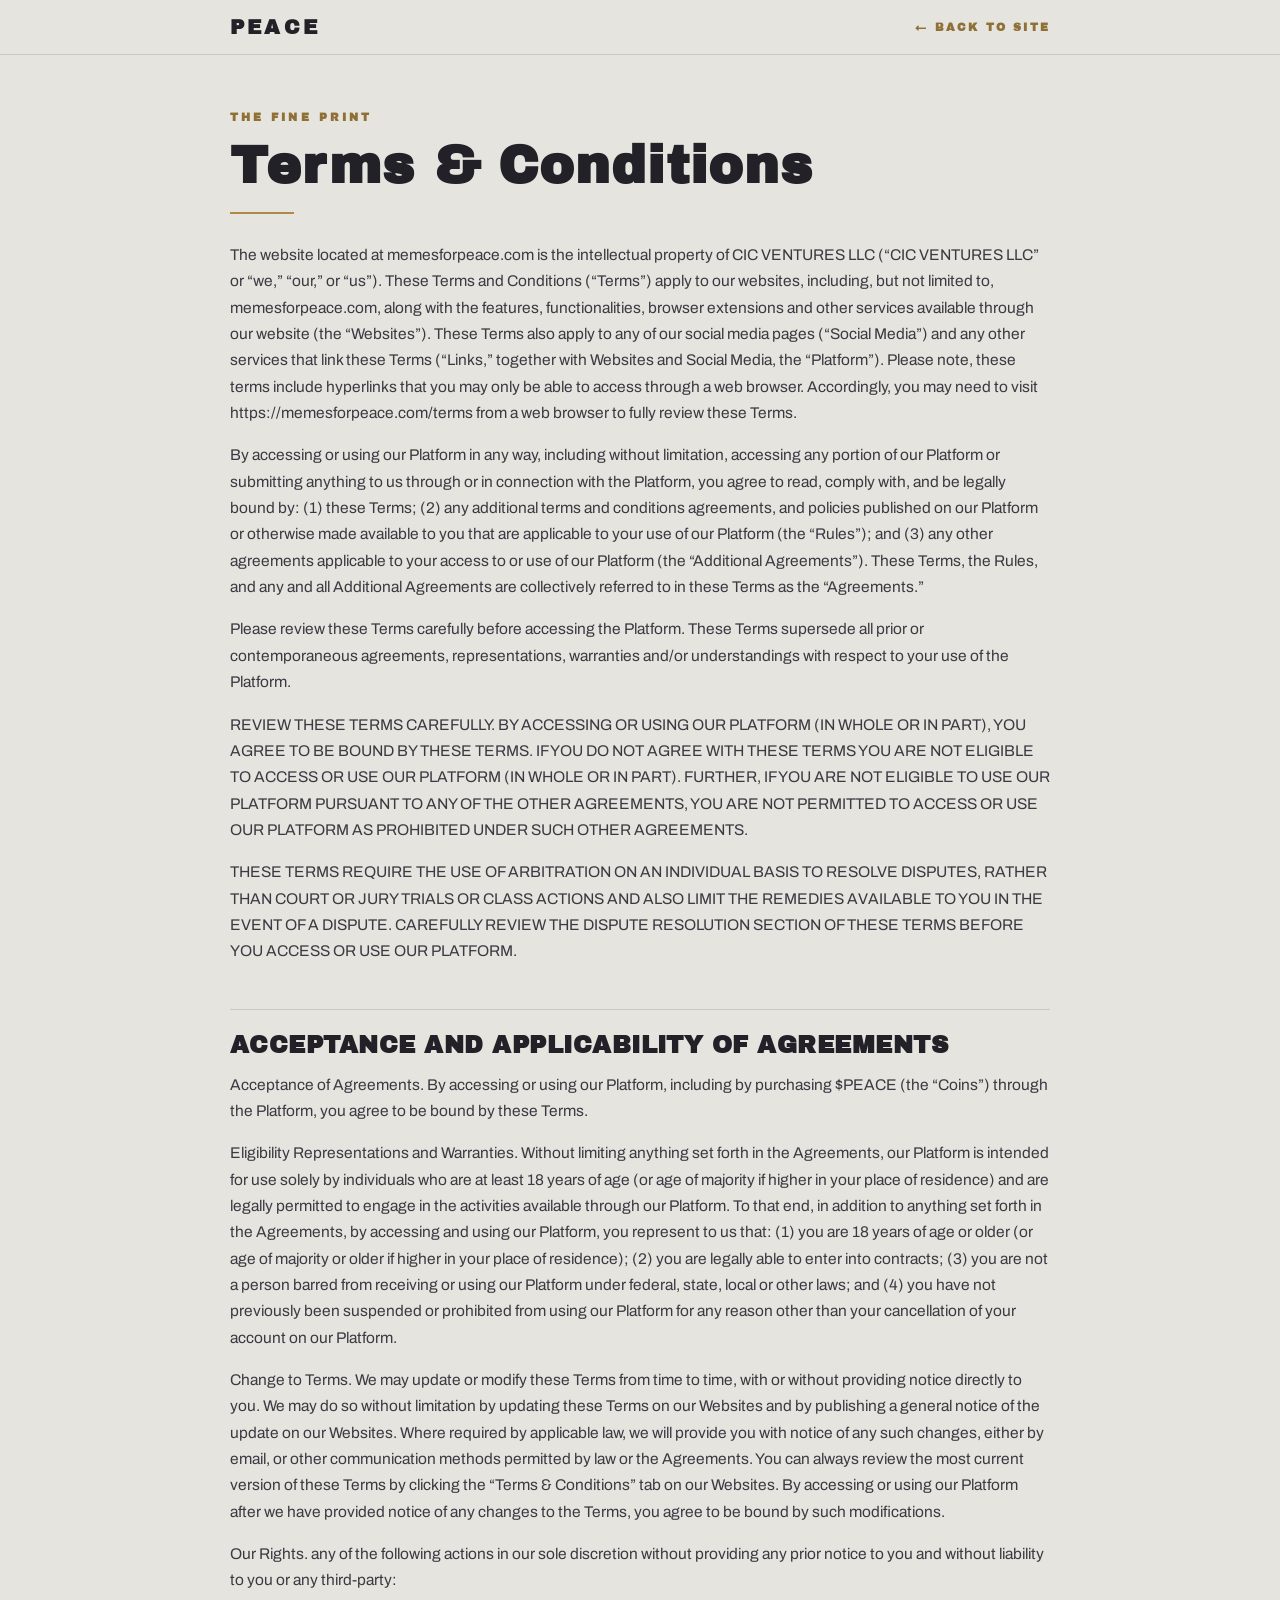
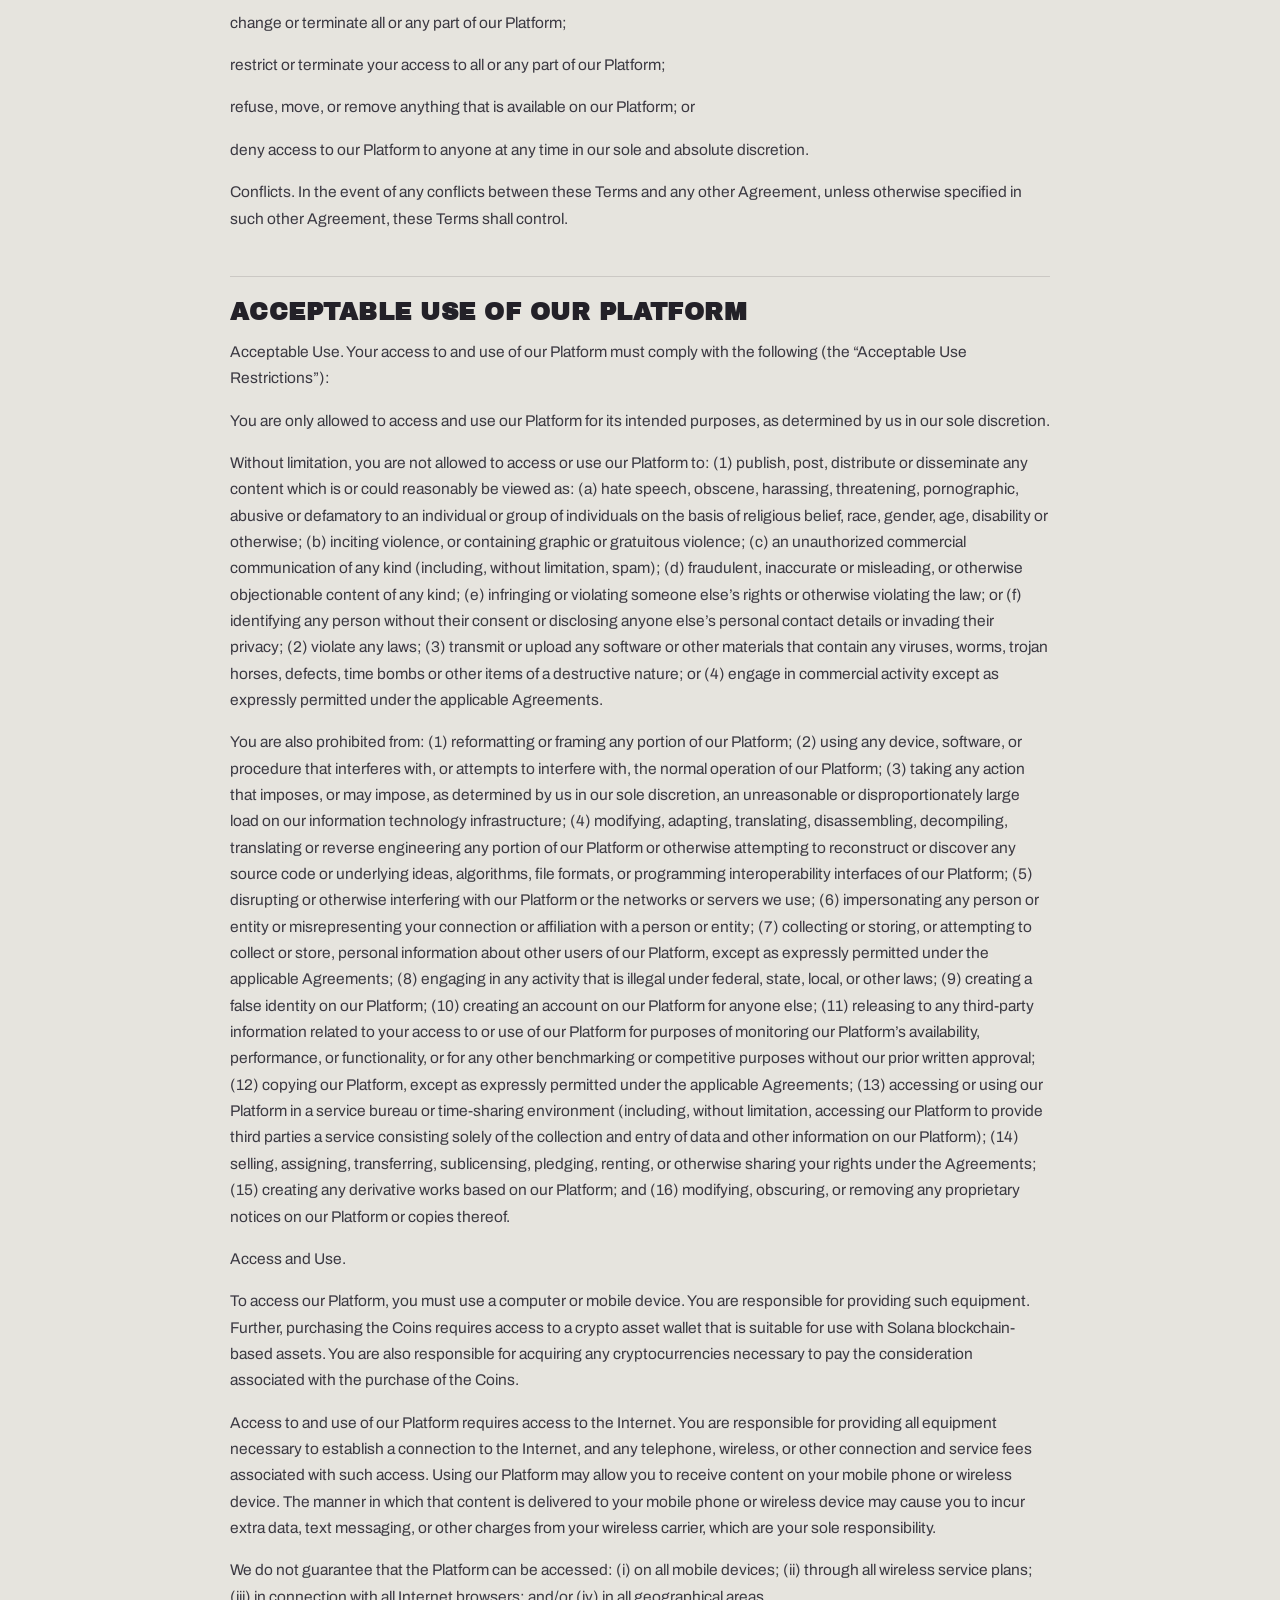
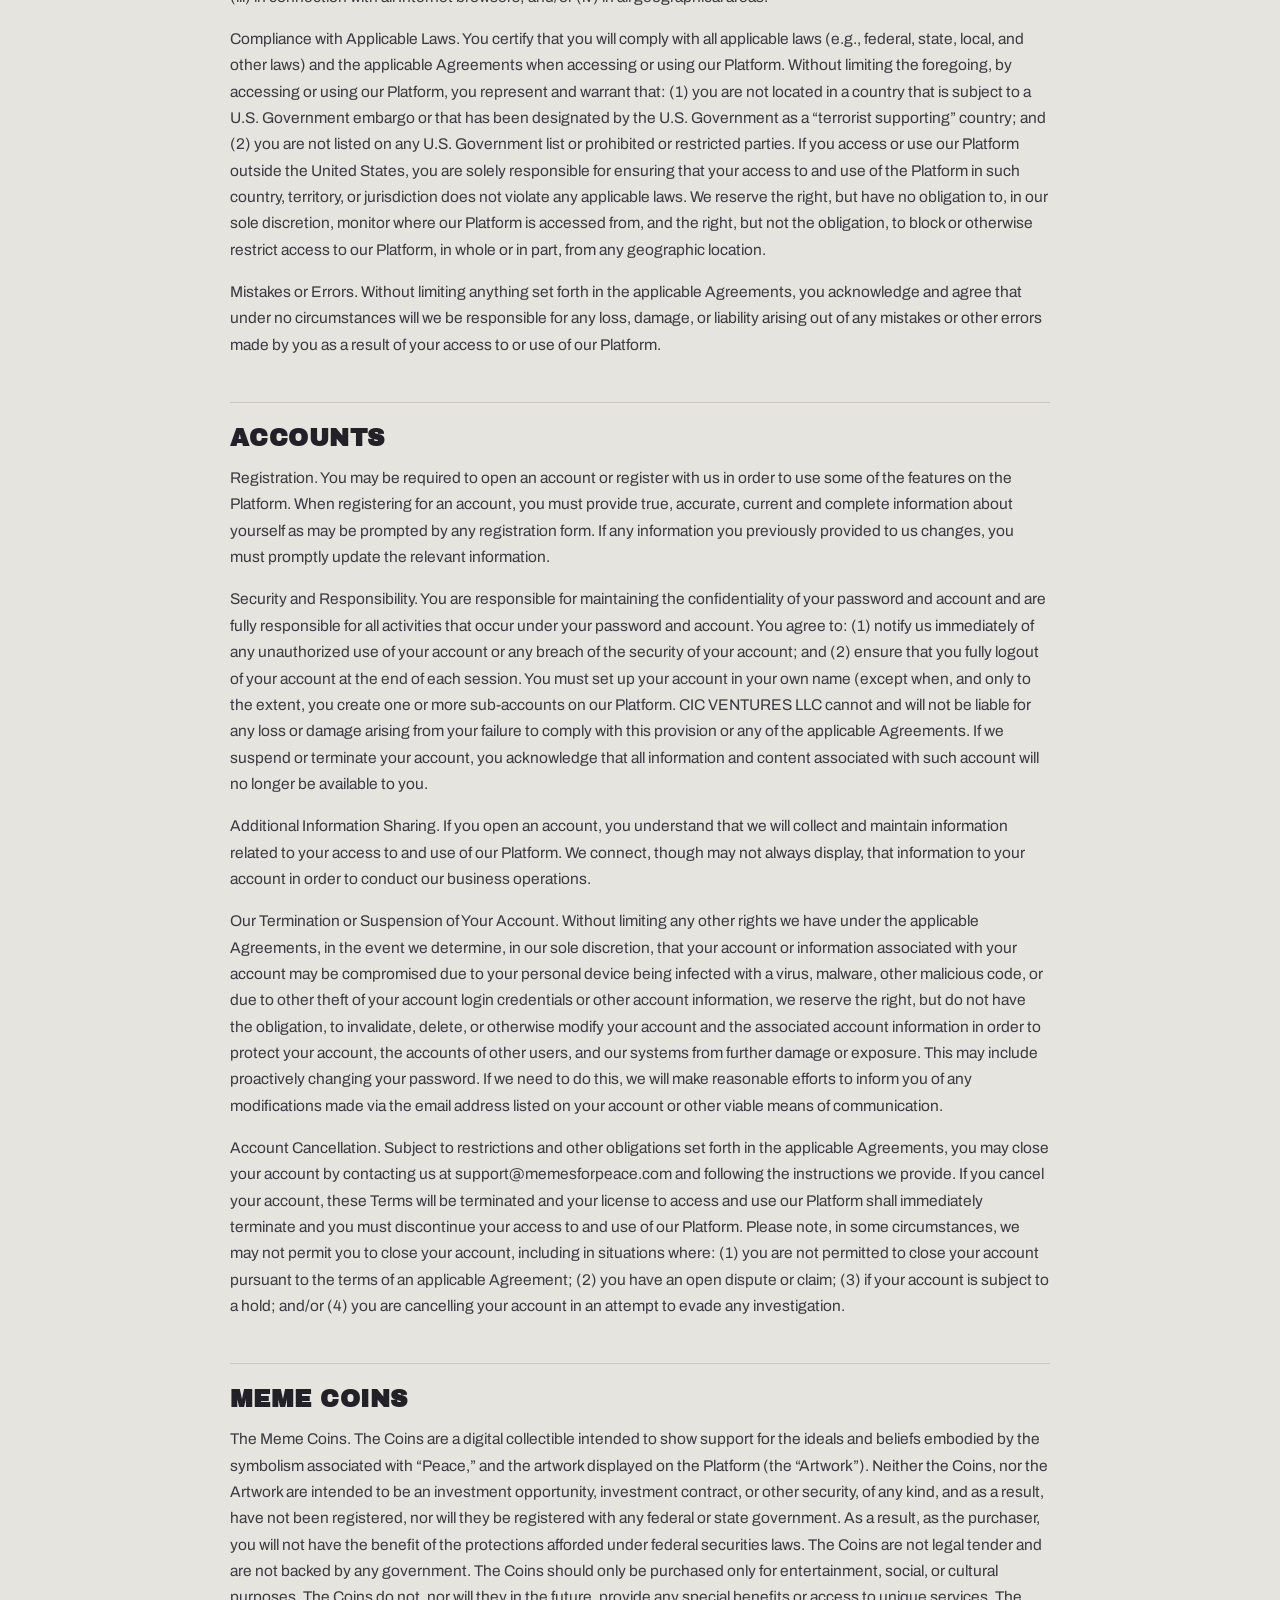
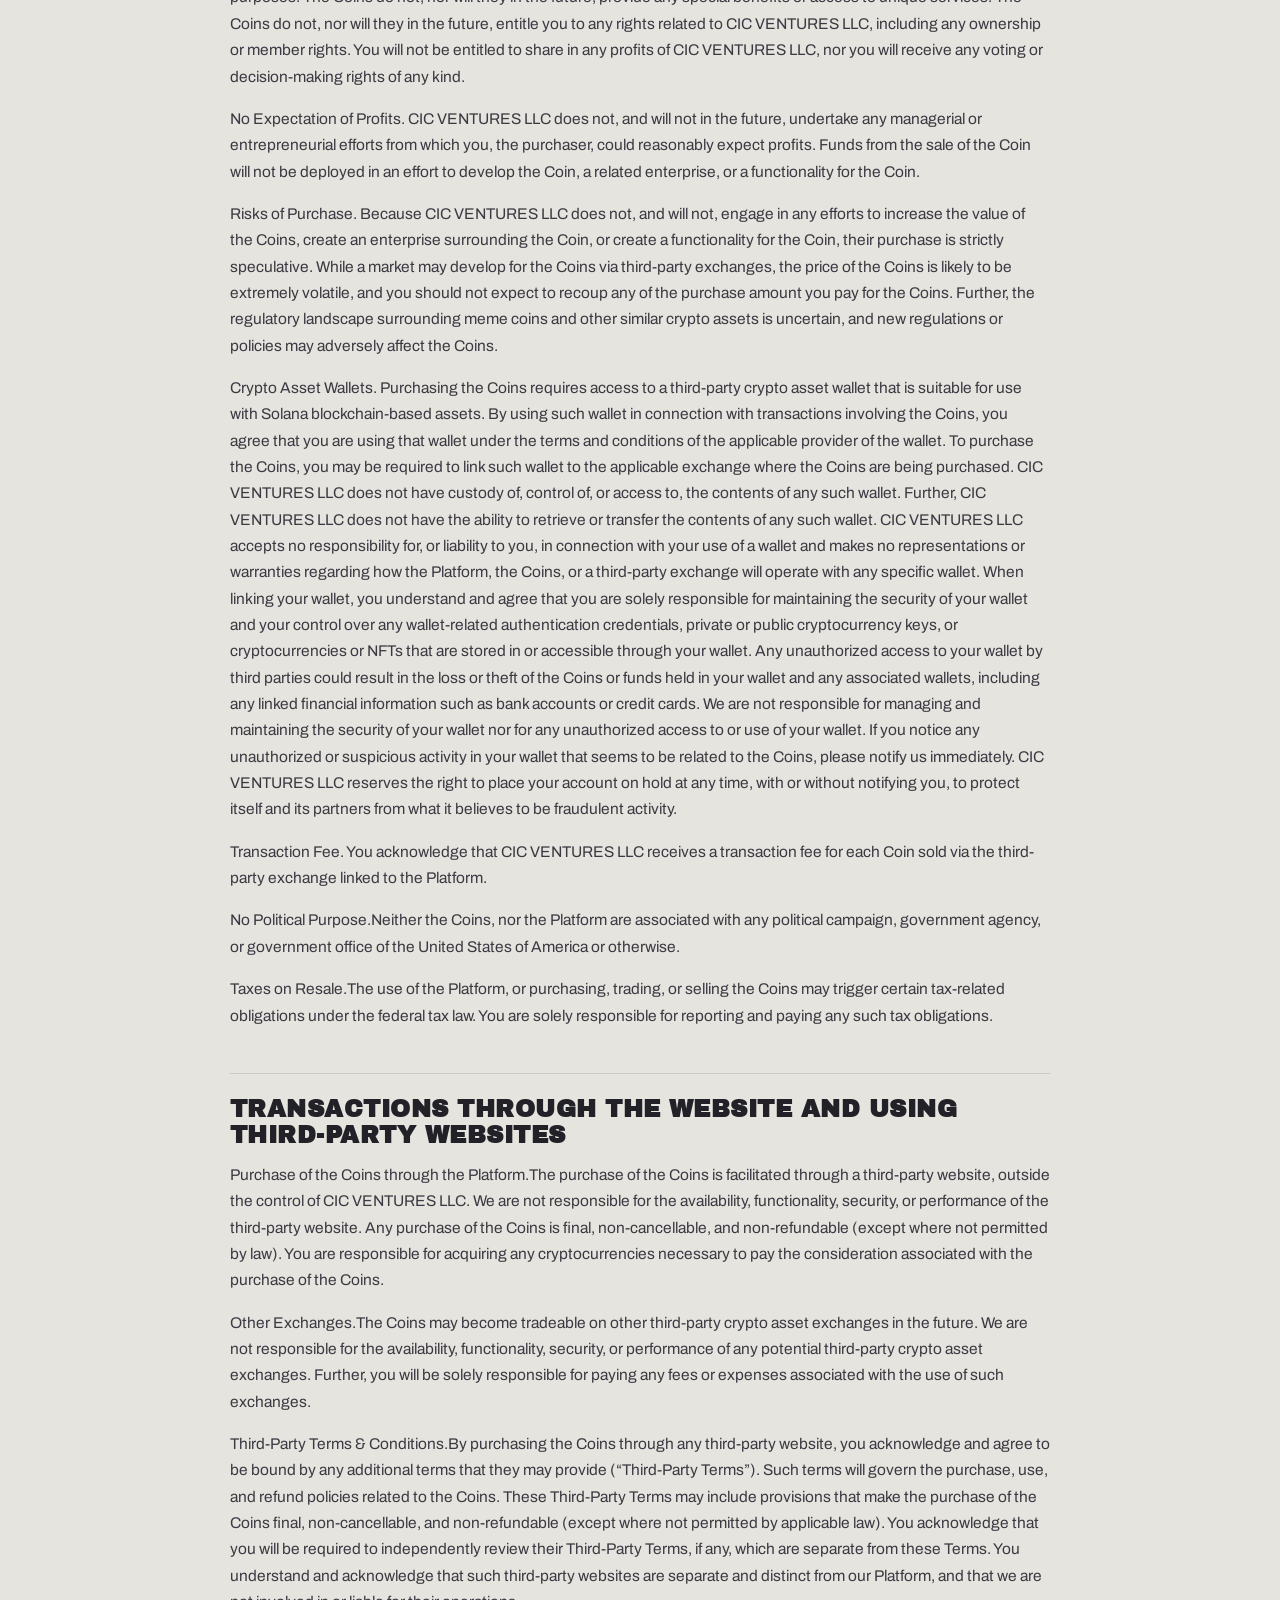
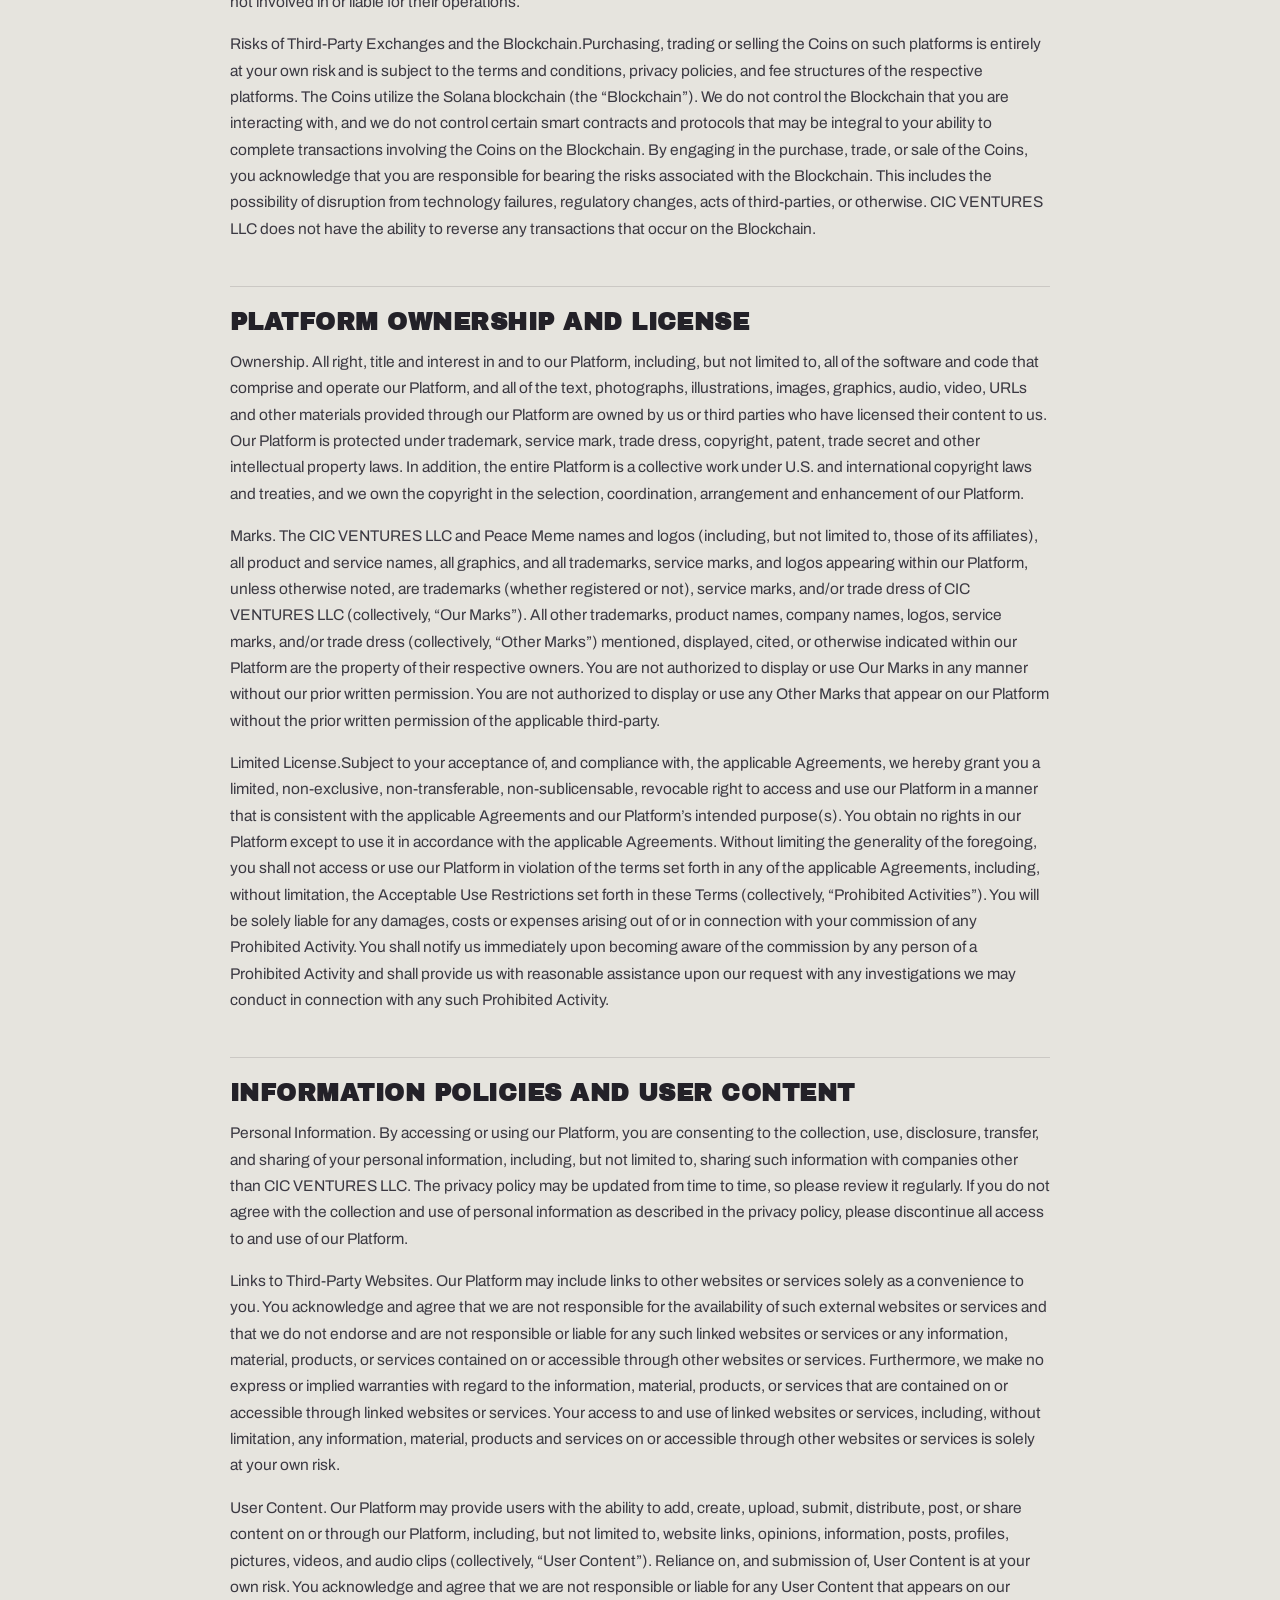
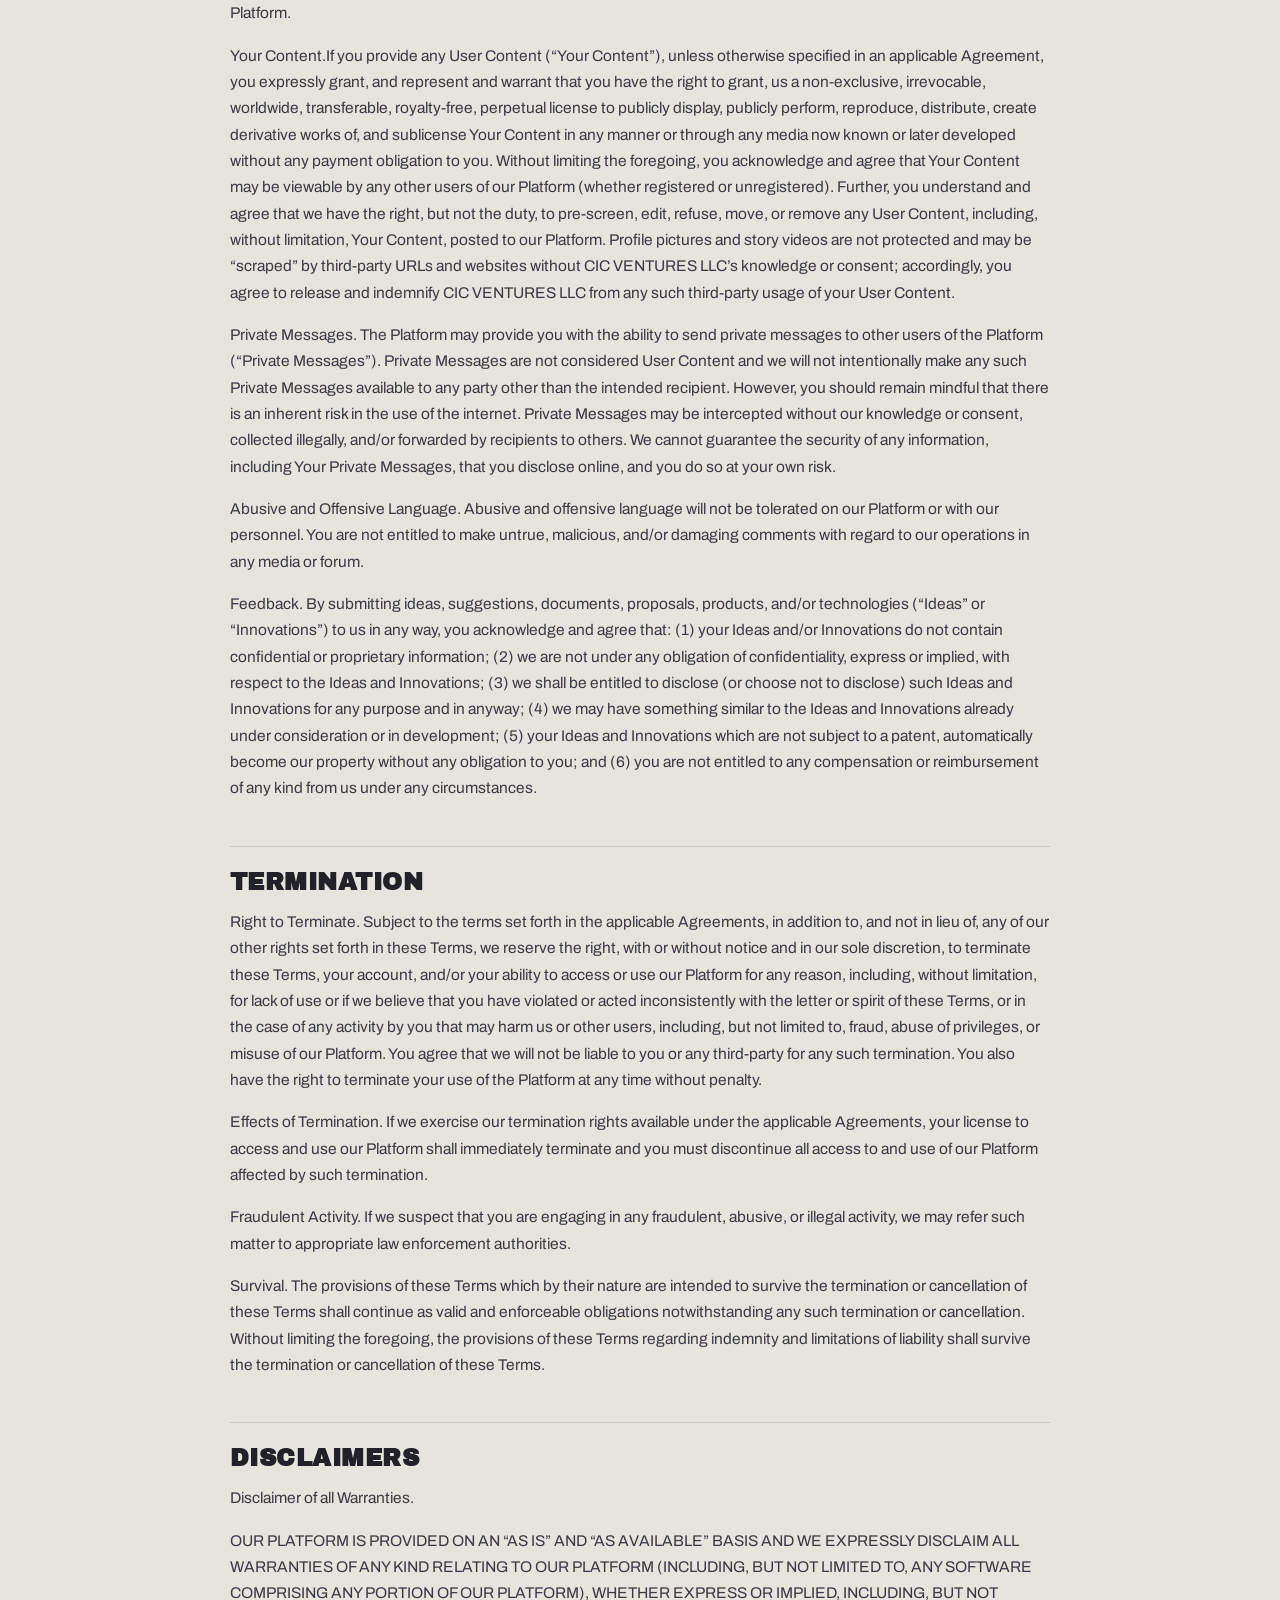
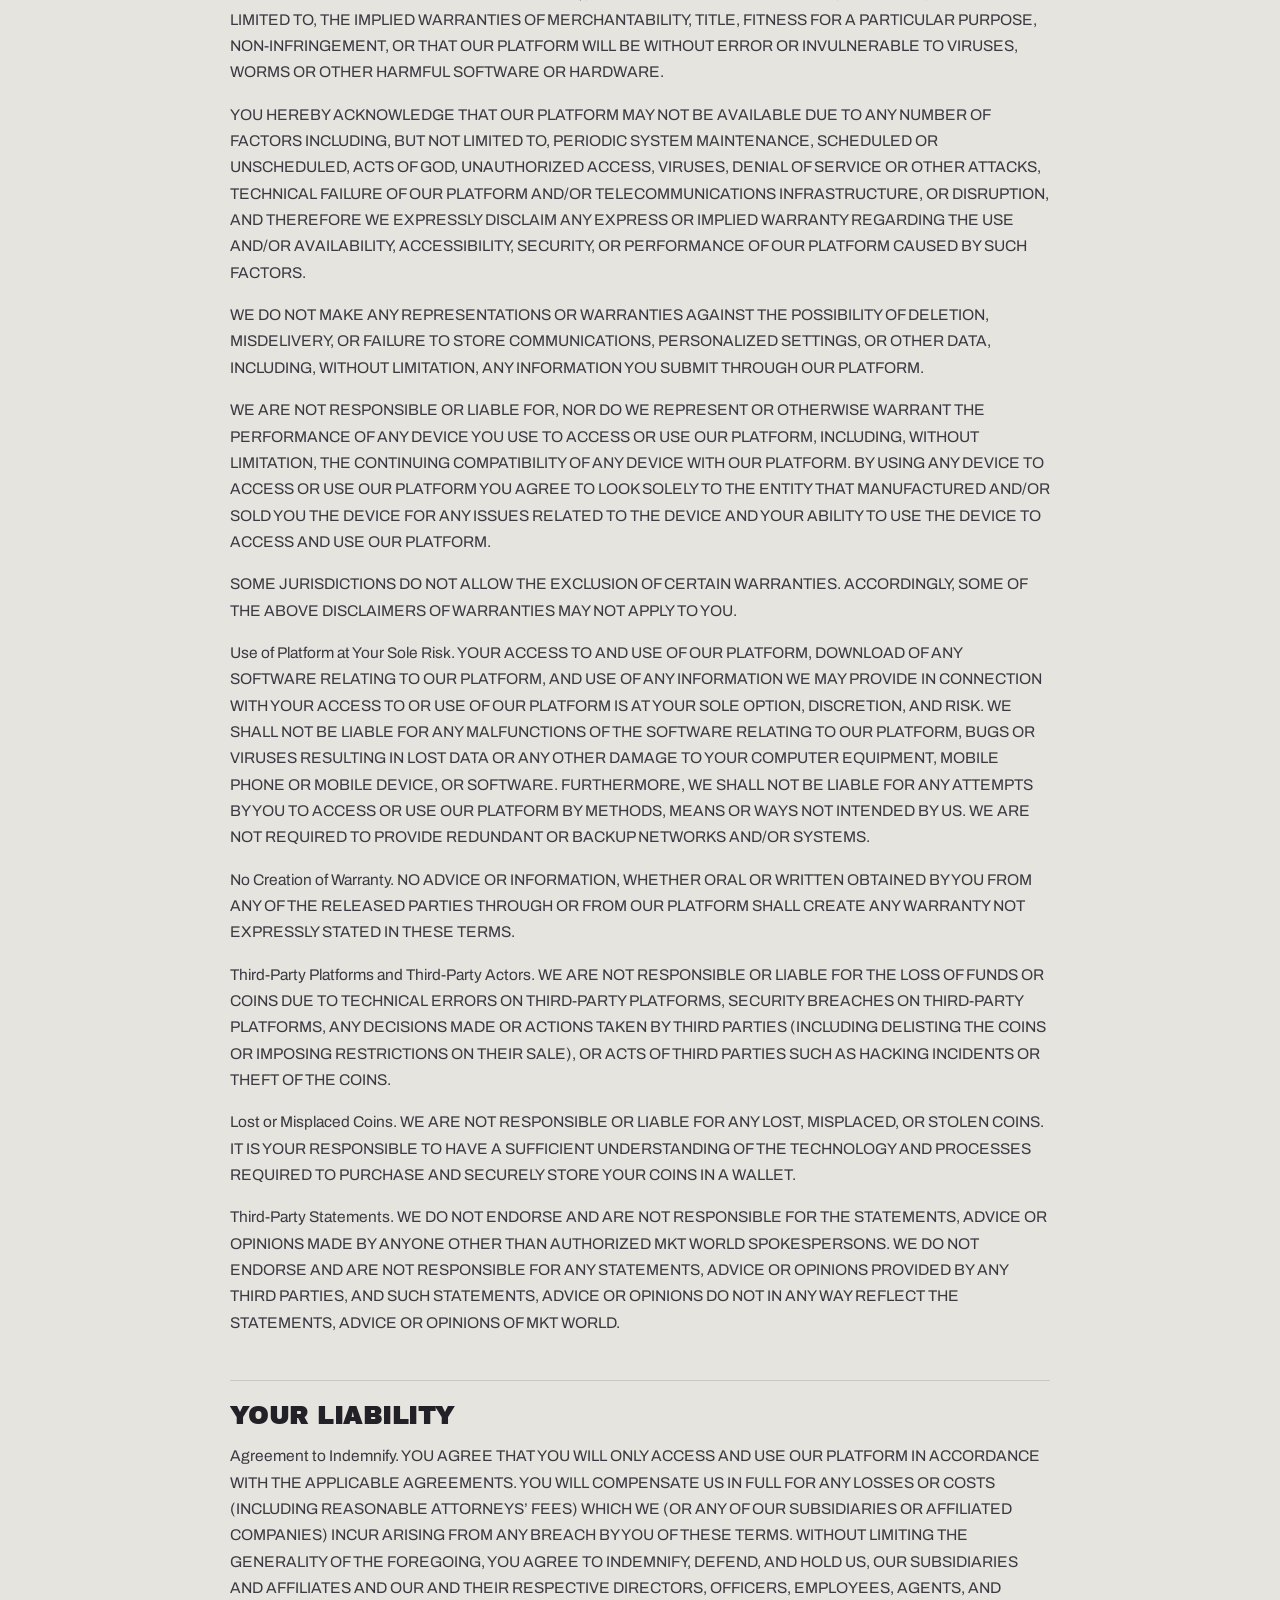
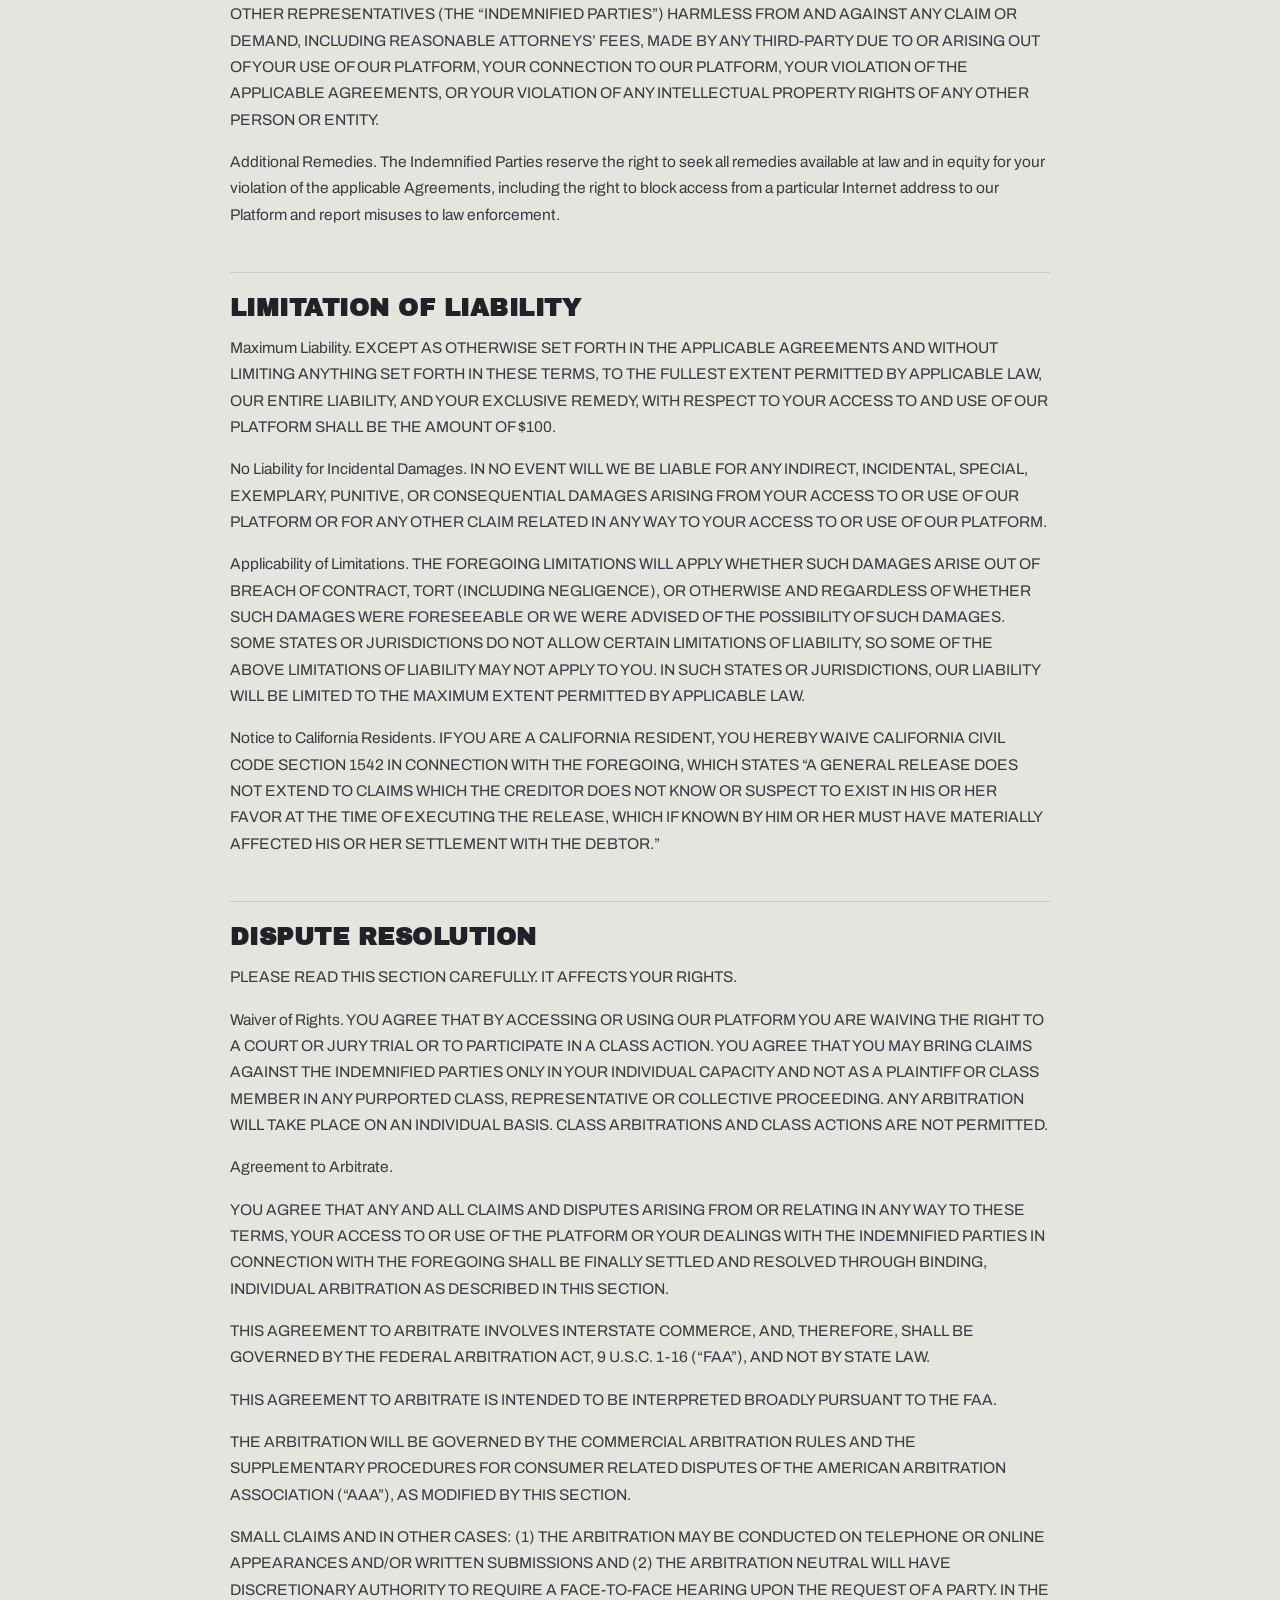
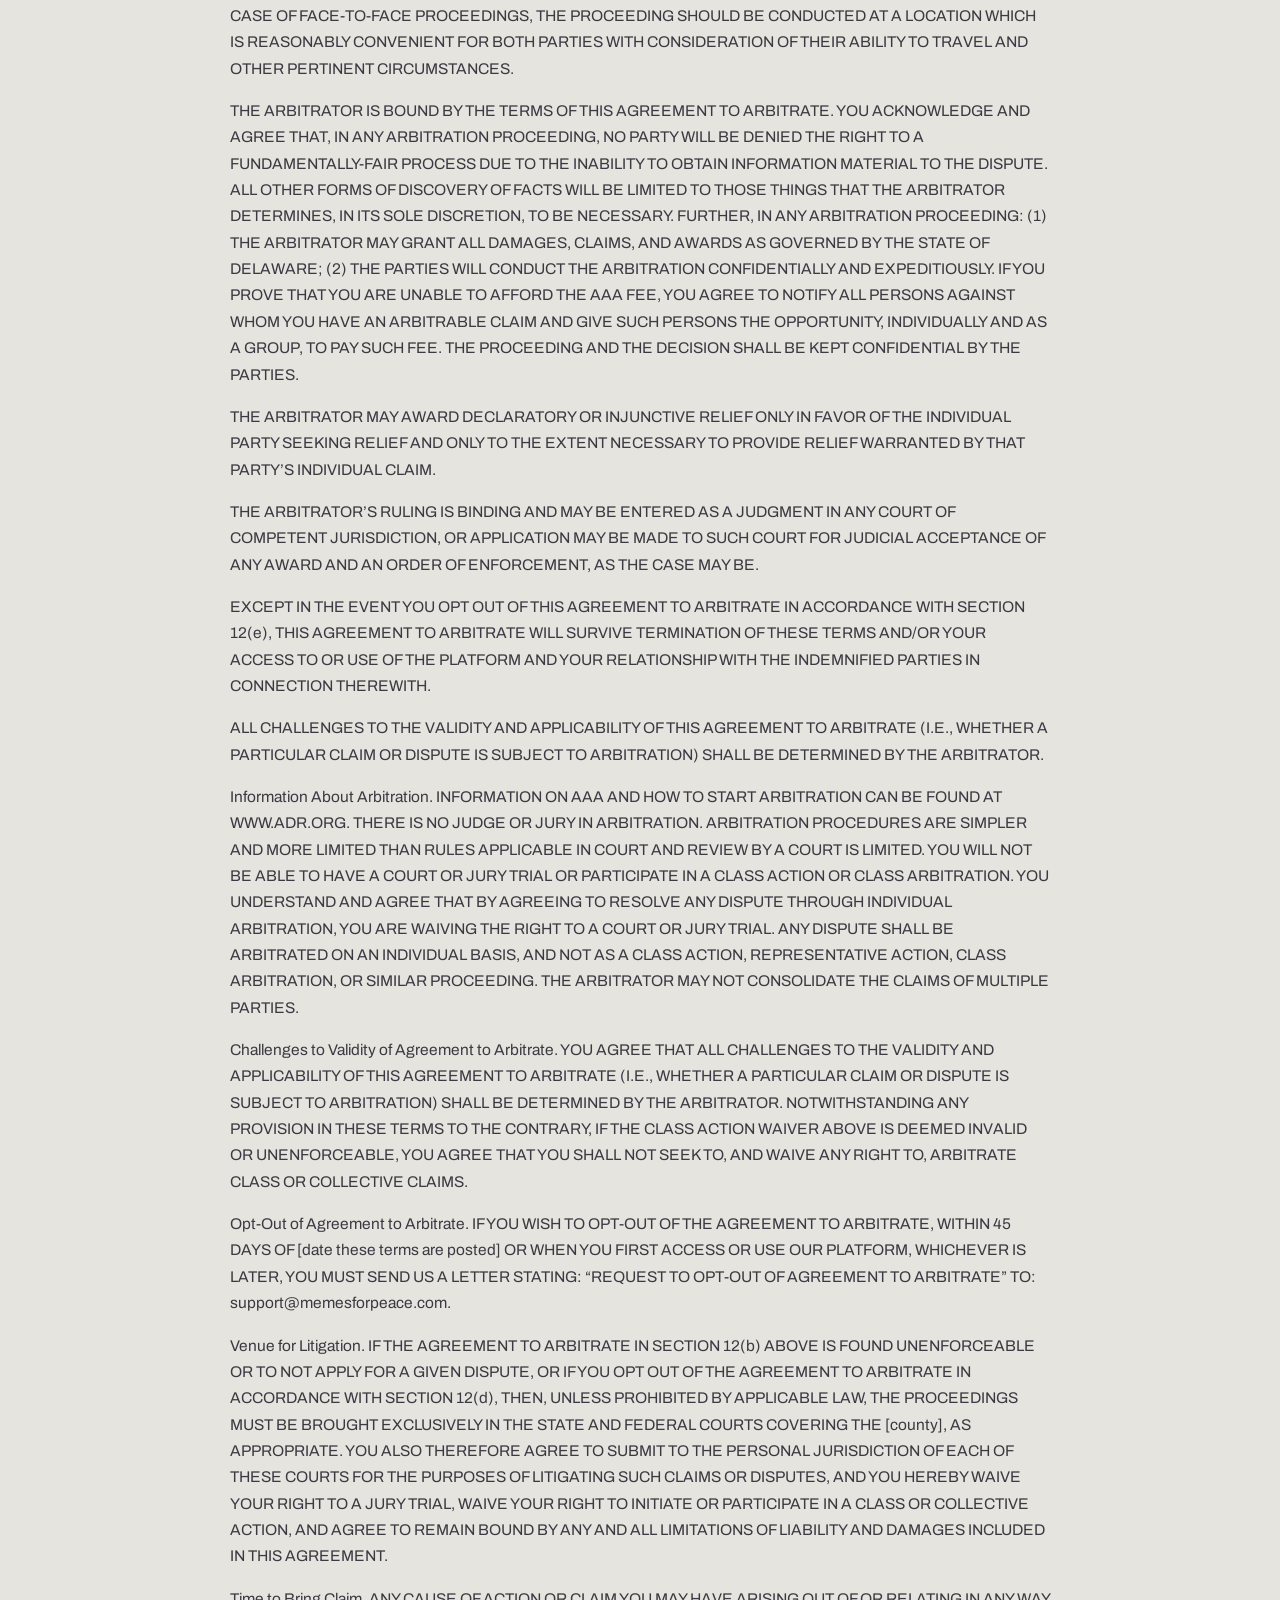
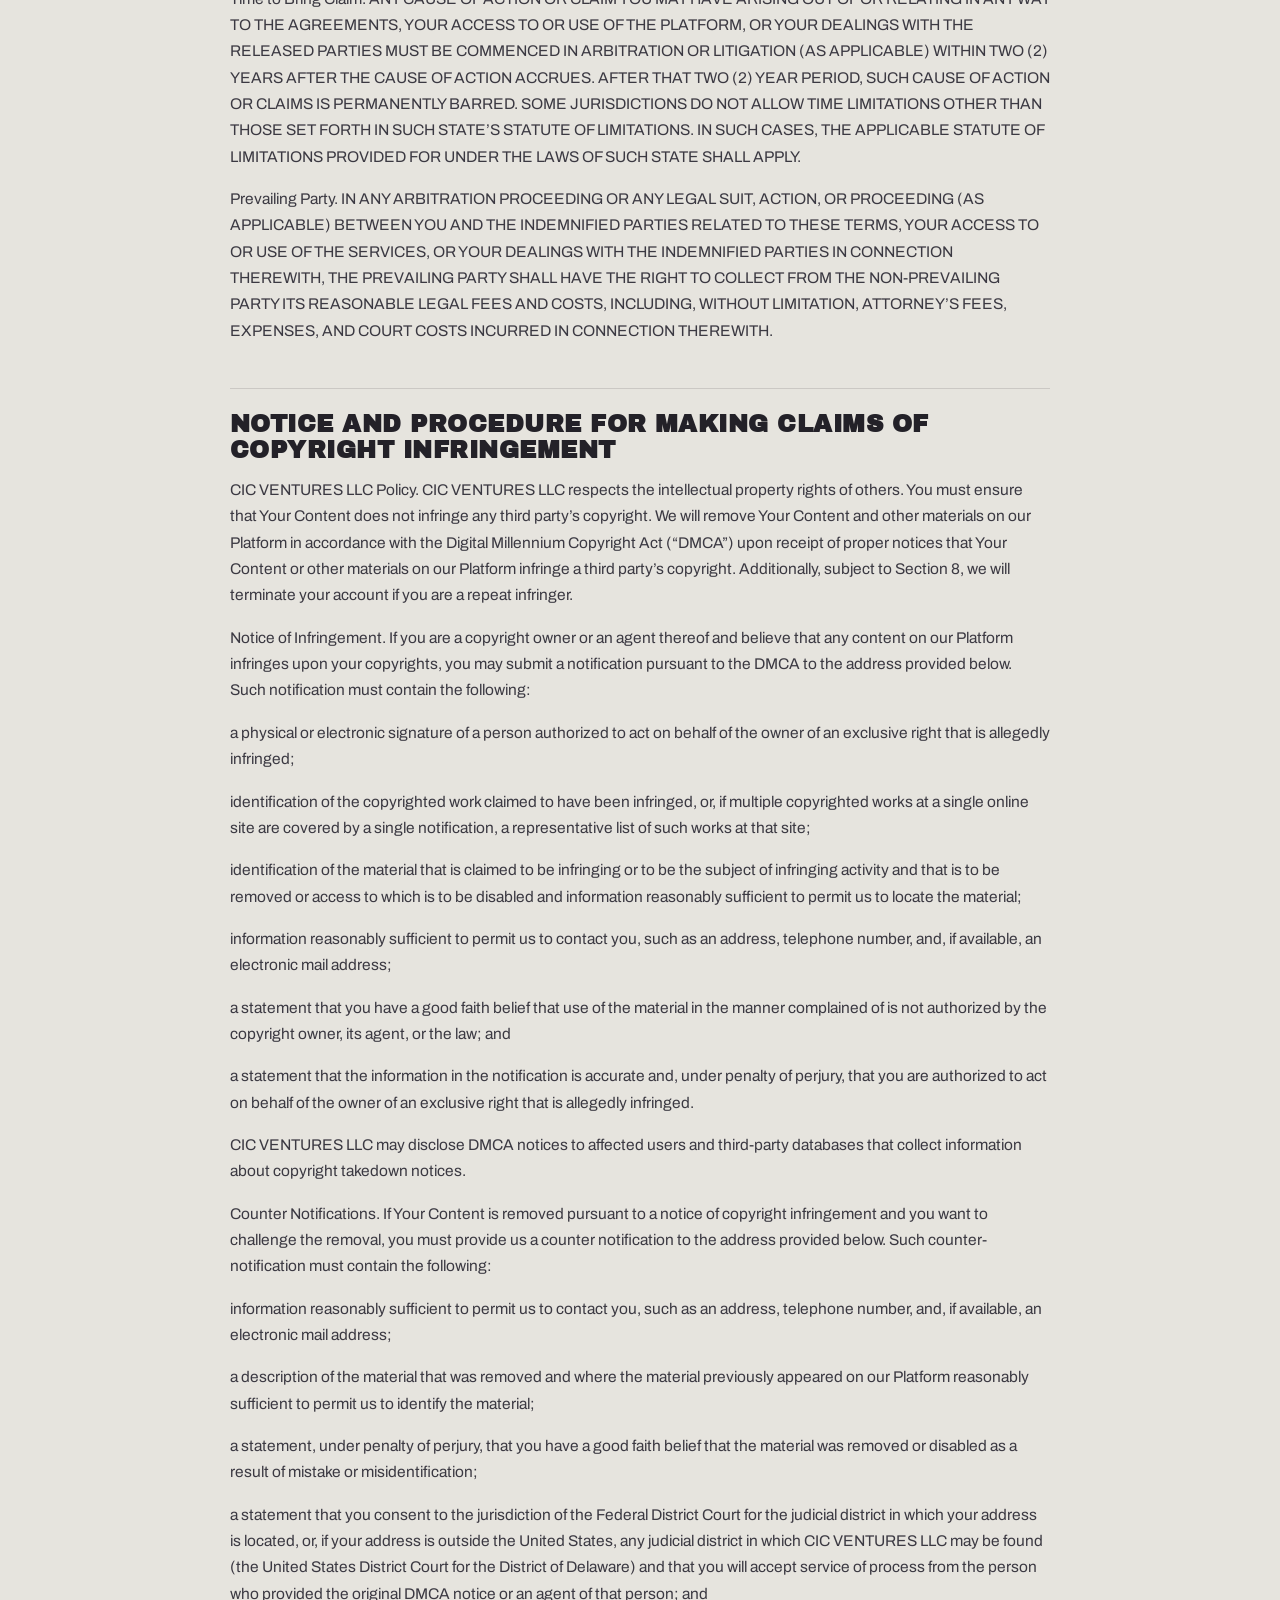
==== terms.html @ 4eff41bc "Hero badge to THANKS TO TRUMP; shorten footer disclaimer; replace FAQ with Terms CTA + styled terms." ====
<!doctype html>
<html lang="en">
<head>
<meta charset="utf-8" />
<meta name="viewport" content="width=device-width, initial-scale=1" />
<title>Terms &amp; Conditions &mdash; $PEACE</title>
<link rel="stylesheet" href="styles.css" />
<style>
  @import url('https://fonts.googleapis.com/css2?family=Archivo:ital,wght@0,400;0,500;0,600;0,700;1,400&family=Archivo+Black&display=swap');
  :root {
    --font-display: 'Archivo Black', 'Archivo', 'Arial Black', sans-serif;
    --font-body: 'Archivo', 'Helvetica Neue', Arial, sans-serif;
  }
  body { margin: 0; background: var(--surface-page); color: var(--text-body); font-family: var(--font-body); }
  .terms-bar {
    position: sticky; top: 0; z-index: 10;
    background: rgba(230,228,222,0.9); backdrop-filter: saturate(120%) blur(6px);
    border-bottom: 1px solid var(--border-hairline);
  }
  .terms-bar-inner {
    max-width: 820px; margin: 0 auto; padding: 16px 28px;
    display: flex; align-items: center; justify-content: space-between; gap: 16px;
  }
  .terms-brand { font-family: var(--font-display); font-weight: 700; font-size: 20px; letter-spacing: 0.16em; color: var(--ink-900); text-decoration: none; }
  .terms-back { font-family: var(--font-display); font-weight: 600; font-size: 11px; letter-spacing: 0.2em; text-transform: uppercase; color: var(--text-gold); text-decoration: none; }
  .terms-wrap { max-width: 820px; margin: 0 auto; padding: 56px 28px 96px; }
  .terms-wrap h1 { font-family: var(--font-display); font-weight: 700; font-size: clamp(32px,5vw,52px); letter-spacing: 0.02em; color: var(--ink-900); margin: 0 0 8px; }
  .terms-eyebrow { font-family: var(--font-display); font-weight: 600; font-size: 11px; letter-spacing: 0.28em; text-transform: uppercase; color: var(--text-gold); margin: 0 0 14px; }
  .terms-wrap h2 { font-family: var(--font-display); font-weight: 700; font-size: clamp(18px,2.4vw,24px); letter-spacing: 0.02em; color: var(--ink-900); margin: 44px 0 14px; padding-top: 22px; border-top: 1px solid var(--border-hairline); }
  .terms-wrap p { font-size: 15.5px; line-height: 1.7; color: var(--text-body); margin: 0 0 16px; }
  .terms-rule { height: 2px; width: 64px; background: var(--gold-500); margin: 18px 0 28px; border: 0; }
</style>
</head>
<body>
<div class="terms-bar">
  <div class="terms-bar-inner">
    <a class="terms-brand" href="index.html">PEACE</a>
    <a class="terms-back" href="index.html">&larr; Back to site</a>
  </div>
</div>
<main class="terms-wrap">
  <div class="terms-eyebrow">The Fine Print</div>
  <h1>Terms &amp; Conditions</h1>
  <hr class="terms-rule" /><p>The website located at memesforpeace.com is the intellectual property of CIC VENTURES LLC (“CIC VENTURES LLC” or “we,” “our,” or “us”). These Terms and Conditions (“Terms”) apply to our websites, including, but not limited to, memesforpeace.com, along with the features, functionalities, browser extensions and other services available through our website (the “Websites”). These Terms also apply to any of our social media pages (“Social Media”) and any other services that link these Terms (“Links,” together with Websites and Social Media, the “Platform”). Please note, these terms include hyperlinks that you may only be able to access through a web browser. Accordingly, you may need to visit https://memesforpeace.com/terms from a web browser to fully review these Terms.</p>
<p>By accessing or using our Platform in any way, including without limitation, accessing any portion of our Platform or submitting anything to us through or in connection with the Platform, you agree to read, comply with, and be legally bound by: (1) these Terms; (2) any additional terms and conditions agreements, and policies published on our Platform or otherwise made available to you that are applicable to your use of our Platform (the “Rules”); and (3) any other agreements applicable to your access to or use of our Platform (the “Additional Agreements”). These Terms, the Rules, and any and all Additional Agreements are collectively referred to in these Terms as the “Agreements.”</p>
<p>Please review these Terms carefully before accessing the Platform. These Terms supersede all prior or contemporaneous agreements, representations, warranties and/or understandings with respect to your use of the Platform.</p>
<p>REVIEW THESE TERMS CAREFULLY. BY ACCESSING OR USING OUR PLATFORM (IN WHOLE OR IN PART), YOU AGREE TO BE BOUND BY THESE TERMS. IF YOU DO NOT AGREE WITH THESE TERMS YOU ARE NOT ELIGIBLE TO ACCESS OR USE OUR PLATFORM (IN WHOLE OR IN PART). FURTHER, IF YOU ARE NOT ELIGIBLE TO USE OUR PLATFORM PURSUANT TO ANY OF THE OTHER AGREEMENTS, YOU ARE NOT PERMITTED TO ACCESS OR USE OUR PLATFORM AS PROHIBITED UNDER SUCH OTHER AGREEMENTS.</p>
<p>THESE TERMS REQUIRE THE USE OF ARBITRATION ON AN INDIVIDUAL BASIS TO RESOLVE DISPUTES, RATHER THAN COURT OR JURY TRIALS OR CLASS ACTIONS AND ALSO LIMIT THE REMEDIES AVAILABLE TO YOU IN THE EVENT OF A DISPUTE. CAREFULLY REVIEW THE DISPUTE RESOLUTION SECTION OF THESE TERMS BEFORE YOU ACCESS OR USE OUR PLATFORM.</p>
<h2>ACCEPTANCE AND APPLICABILITY OF AGREEMENTS</h2>
<p>Acceptance of Agreements. By accessing or using our Platform, including by purchasing $PEACE (the “Coins”) through the Platform, you agree to be bound by these Terms.</p>
<p>Eligibility Representations and Warranties. Without limiting anything set forth in the Agreements, our Platform is intended for use solely by individuals who are at least 18 years of age (or age of majority if higher in your place of residence) and are legally permitted to engage in the activities available through our Platform. To that end, in addition to anything set forth in the Agreements, by accessing and using our Platform, you represent to us that: (1) you are 18 years of age or older (or age of majority or older if higher in your place of residence); (2) you are legally able to enter into contracts; (3) you are not a person barred from receiving or using our Platform under federal, state, local or other laws; and (4) you have not previously been suspended or prohibited from using our Platform for any reason other than your cancellation of your account on our Platform.</p>
<p>Change to Terms. We may update or modify these Terms from time to time, with or without providing notice directly to you. We may do so without limitation by updating these Terms on our Websites and by publishing a general notice of the update on our Websites. Where required by applicable law, we will provide you with notice of any such changes, either by email, or other communication methods permitted by law or the Agreements. You can always review the most current version of these Terms by clicking the “Terms &amp; Conditions” tab on our Websites. By accessing or using our Platform after we have provided notice of any changes to the Terms, you agree to be bound by such modifications.</p>
<p>Our Rights. any of the following actions in our sole discretion without providing any prior notice to you and without liability to you or any third-party:</p>
<p>change or terminate all or any part of our Platform;</p>
<p>restrict or terminate your access to all or any part of our Platform;</p>
<p>refuse, move, or remove anything that is available on our Platform; or</p>
<p>deny access to our Platform to anyone at any time in our sole and absolute discretion.</p>
<p>Conflicts. In the event of any conflicts between these Terms and any other Agreement, unless otherwise specified in such other Agreement, these Terms shall control.</p>
<h2>ACCEPTABLE USE OF OUR PLATFORM</h2>
<p>Acceptable Use. Your access to and use of our Platform must comply with the following (the “Acceptable Use Restrictions”):</p>
<p>You are only allowed to access and use our Platform for its intended purposes, as determined by us in our sole discretion.</p>
<p>Without limitation, you are not allowed to access or use our Platform to: (1) publish, post, distribute or disseminate any content which is or could reasonably be viewed as: (a) hate speech, obscene, harassing, threatening, pornographic, abusive or defamatory to an individual or group of individuals on the basis of religious belief, race, gender, age, disability or otherwise; (b) inciting violence, or containing graphic or gratuitous violence; (c) an unauthorized commercial communication of any kind (including, without limitation, spam); (d) fraudulent, inaccurate or misleading, or otherwise objectionable content of any kind; (e) infringing or violating someone else’s rights or otherwise violating the law; or (f) identifying any person without their consent or disclosing anyone else’s personal contact details or invading their privacy; (2) violate any laws; (3) transmit or upload any software or other materials that contain any viruses, worms, trojan horses, defects, time bombs or other items of a destructive nature; or (4) engage in commercial activity except as expressly permitted under the applicable Agreements.</p>
<p>You are also prohibited from: (1) reformatting or framing any portion of our Platform; (2) using any device, software, or procedure that interferes with, or attempts to interfere with, the normal operation of our Platform; (3) taking any action that imposes, or may impose, as determined by us in our sole discretion, an unreasonable or disproportionately large load on our information technology infrastructure; (4) modifying, adapting, translating, disassembling, decompiling, translating or reverse engineering any portion of our Platform or otherwise attempting to reconstruct or discover any source code or underlying ideas, algorithms, file formats, or programming interoperability interfaces of our Platform; (5) disrupting or otherwise interfering with our Platform or the networks or servers we use; (6) impersonating any person or entity or misrepresenting your connection or affiliation with a person or entity; (7) collecting or storing, or attempting to collect or store, personal information about other users of our Platform, except as expressly permitted under the applicable Agreements; (8) engaging in any activity that is illegal under federal, state, local, or other laws; (9) creating a false identity on our Platform; (10) creating an account on our Platform for anyone else; (11) releasing to any third-party information related to your access to or use of our Platform for purposes of monitoring our Platform’s availability, performance, or functionality, or for any other benchmarking or competitive purposes without our prior written approval; (12) copying our Platform, except as expressly permitted under the applicable Agreements; (13) accessing or using our Platform in a service bureau or time-sharing environment (including, without limitation, accessing our Platform to provide third parties a service consisting solely of the collection and entry of data and other information on our Platform); (14) selling, assigning, transferring, sublicensing, pledging, renting, or otherwise sharing your rights under the Agreements; (15) creating any derivative works based on our Platform; and (16) modifying, obscuring, or removing any proprietary notices on our Platform or copies thereof.</p>
<p>Access and Use.</p>
<p>To access our Platform, you must use a computer or mobile device. You are responsible for providing such equipment. Further, purchasing the Coins requires access to a crypto asset wallet that is suitable for use with Solana blockchain-based assets. You are also responsible for acquiring any cryptocurrencies necessary to pay the consideration associated with the purchase of the Coins.</p>
<p>Access to and use of our Platform requires access to the Internet. You are responsible for providing all equipment necessary to establish a connection to the Internet, and any telephone, wireless, or other connection and service fees associated with such access. Using our Platform may allow you to receive content on your mobile phone or wireless device. The manner in which that content is delivered to your mobile phone or wireless device may cause you to incur extra data, text messaging, or other charges from your wireless carrier, which are your sole responsibility.</p>
<p>We do not guarantee that the Platform can be accessed: (i) on all mobile devices; (ii) through all wireless service plans; (iii) in connection with all Internet browsers; and/or (iv) in all geographical areas.</p>
<p>Compliance with Applicable Laws. You certify that you will comply with all applicable laws (e.g., federal, state, local, and other laws) and the applicable Agreements when accessing or using our Platform. Without limiting the foregoing, by accessing or using our Platform, you represent and warrant that: (1) you are not located in a country that is subject to a U.S. Government embargo or that has been designated by the U.S. Government as a “terrorist supporting” country; and (2) you are not listed on any U.S. Government list or prohibited or restricted parties. If you access or use our Platform outside the United States, you are solely responsible for ensuring that your access to and use of the Platform in such country, territory, or jurisdiction does not violate any applicable laws. We reserve the right, but have no obligation to, in our sole discretion, monitor where our Platform is accessed from, and the right, but not the obligation, to block or otherwise restrict access to our Platform, in whole or in part, from any geographic location.</p>
<p>Mistakes or Errors. Without limiting anything set forth in the applicable Agreements, you acknowledge and agree that under no circumstances will we be responsible for any loss, damage, or liability arising out of any mistakes or other errors made by you as a result of your access to or use of our Platform.</p>
<h2>ACCOUNTS</h2>
<p>Registration. You may be required to open an account or register with us in order to use some of the features on the Platform. When registering for an account, you must provide true, accurate, current and complete information about yourself as may be prompted by any registration form. If any information you previously provided to us changes, you must promptly update the relevant information.</p>
<p>Security and Responsibility. You are responsible for maintaining the confidentiality of your password and account and are fully responsible for all activities that occur under your password and account. You agree to: (1) notify us immediately of any unauthorized use of your account or any breach of the security of your account; and (2) ensure that you fully logout of your account at the end of each session. You must set up your account in your own name (except when, and only to the extent, you create one or more sub-accounts on our Platform. CIC VENTURES LLC cannot and will not be liable for any loss or damage arising from your failure to comply with this provision or any of the applicable Agreements. If we suspend or terminate your account, you acknowledge that all information and content associated with such account will no longer be available to you.</p>
<p>Additional Information Sharing. If you open an account, you understand that we will collect and maintain information related to your access to and use of our Platform. We connect, though may not always display, that information to your account in order to conduct our business operations.</p>
<p>Our Termination or Suspension of Your Account. Without limiting any other rights we have under the applicable Agreements, in the event we determine, in our sole discretion, that your account or information associated with your account may be compromised due to your personal device being infected with a virus, malware, other malicious code, or due to other theft of your account login credentials or other account information, we reserve the right, but do not have the obligation, to invalidate, delete, or otherwise modify your account and the associated account information in order to protect your account, the accounts of other users, and our systems from further damage or exposure. This may include proactively changing your password. If we need to do this, we will make reasonable efforts to inform you of any modifications made via the email address listed on your account or other viable means of communication.</p>
<p>Account Cancellation. Subject to restrictions and other obligations set forth in the applicable Agreements, you may close your account by contacting us at support@memesforpeace.com and following the instructions we provide. If you cancel your account, these Terms will be terminated and your license to access and use our Platform shall immediately terminate and you must discontinue your access to and use of our Platform. Please note, in some circumstances, we may not permit you to close your account, including in situations where: (1) you are not permitted to close your account pursuant to the terms of an applicable Agreement; (2) you have an open dispute or claim; (3) if your account is subject to a hold; and/or (4) you are cancelling your account in an attempt to evade any investigation.</p>
<h2>MEME COINS</h2>
<p>The Meme Coins. The Coins are a digital collectible intended to show support for the ideals and beliefs embodied by the symbolism associated with “Peace,” and the artwork displayed on the Platform (the “Artwork”). Neither the Coins, nor the Artwork are intended to be an investment opportunity, investment contract, or other security, of any kind, and as a result, have not been registered, nor will they be registered with any federal or state government. As a result, as the purchaser, you will not have the benefit of the protections afforded under federal securities laws. The Coins are not legal tender and are not backed by any government. The Coins should only be purchased only for entertainment, social, or cultural purposes. The Coins do not, nor will they in the future, provide any special benefits or access to unique services. The Coins do not, nor will they in the future, entitle you to any rights related to CIC VENTURES LLC, including any ownership or member rights. You will not be entitled to share in any profits of CIC VENTURES LLC, nor you will receive any voting or decision-making rights of any kind.</p>
<p>No Expectation of Profits. CIC VENTURES LLC does not, and will not in the future, undertake any managerial or entrepreneurial efforts from which you, the purchaser, could reasonably expect profits. Funds from the sale of the Coin will not be deployed in an effort to develop the Coin, a related enterprise, or a functionality for the Coin.</p>
<p>Risks of Purchase. Because CIC VENTURES LLC does not, and will not, engage in any efforts to increase the value of the Coins, create an enterprise surrounding the Coin, or create a functionality for the Coin, their purchase is strictly speculative. While a market may develop for the Coins via third-party exchanges, the price of the Coins is likely to be extremely volatile, and you should not expect to recoup any of the purchase amount you pay for the Coins. Further, the regulatory landscape surrounding meme coins and other similar crypto assets is uncertain, and new regulations or policies may adversely affect the Coins.</p>
<p>Crypto Asset Wallets. Purchasing the Coins requires access to a third-party crypto asset wallet that is suitable for use with Solana blockchain-based assets. By using such wallet in connection with transactions involving the Coins, you agree that you are using that wallet under the terms and conditions of the applicable provider of the wallet. To purchase the Coins, you may be required to link such wallet to the applicable exchange where the Coins are being purchased. CIC VENTURES LLC does not have custody of, control of, or access to, the contents of any such wallet. Further, CIC VENTURES LLC does not have the ability to retrieve or transfer the contents of any such wallet. CIC VENTURES LLC accepts no responsibility for, or liability to you, in connection with your use of a wallet and makes no representations or warranties regarding how the Platform, the Coins, or a third-party exchange will operate with any specific wallet. When linking your wallet, you understand and agree that you are solely responsible for maintaining the security of your wallet and your control over any wallet-related authentication credentials, private or public cryptocurrency keys, or cryptocurrencies or NFTs that are stored in or accessible through your wallet. Any unauthorized access to your wallet by third parties could result in the loss or theft of the Coins or funds held in your wallet and any associated wallets, including any linked financial information such as bank accounts or credit cards. We are not responsible for managing and maintaining the security of your wallet nor for any unauthorized access to or use of your wallet. If you notice any unauthorized or suspicious activity in your wallet that seems to be related to the Coins, please notify us immediately. CIC VENTURES LLC reserves the right to place your account on hold at any time, with or without notifying you, to protect itself and its partners from what it believes to be fraudulent activity.</p>
<p>Transaction Fee. You acknowledge that CIC VENTURES LLC receives a transaction fee for each Coin sold via the third-party exchange linked to the Platform.</p>
<p>No Political Purpose.Neither the Coins, nor the Platform are associated with any political campaign, government agency, or government office of the United States of America or otherwise.</p>
<p>Taxes on Resale.The use of the Platform, or purchasing, trading, or selling the Coins may trigger certain tax-related obligations under the federal tax law. You are solely responsible for reporting and paying any such tax obligations.</p>
<h2>TRANSACTIONS THROUGH THE WEBSITE AND USING THIRD-PARTY WEBSITES</h2>
<p>Purchase of the Coins through the Platform.The purchase of the Coins is facilitated through a third-party website, outside the control of CIC VENTURES LLC. We are not responsible for the availability, functionality, security, or performance of the third-party website. Any purchase of the Coins is final, non-cancellable, and non-refundable (except where not permitted by law). You are responsible for acquiring any cryptocurrencies necessary to pay the consideration associated with the purchase of the Coins.</p>
<p>Other Exchanges.The Coins may become tradeable on other third-party crypto asset exchanges in the future. We are not responsible for the availability, functionality, security, or performance of any potential third-party crypto asset exchanges. Further, you will be solely responsible for paying any fees or expenses associated with the use of such exchanges.</p>
<p>Third-Party Terms &amp; Conditions.By purchasing the Coins through any third-party website, you acknowledge and agree to be bound by any additional terms that they may provide (“Third-Party Terms”). Such terms will govern the purchase, use, and refund policies related to the Coins. These Third-Party Terms may include provisions that make the purchase of the Coins final, non-cancellable, and non-refundable (except where not permitted by applicable law). You acknowledge that you will be required to independently review their Third-Party Terms, if any, which are separate from these Terms. You understand and acknowledge that such third-party websites are separate and distinct from our Platform, and that we are not involved in or liable for their operations.</p>
<p>Risks of Third-Party Exchanges and the Blockchain.Purchasing, trading or selling the Coins on such platforms is entirely at your own risk and is subject to the terms and conditions, privacy policies, and fee structures of the respective platforms. The Coins utilize the Solana blockchain (the “Blockchain”). We do not control the Blockchain that you are interacting with, and we do not control certain smart contracts and protocols that may be integral to your ability to complete transactions involving the Coins on the Blockchain. By engaging in the purchase, trade, or sale of the Coins, you acknowledge that you are responsible for bearing the risks associated with the Blockchain. This includes the possibility of disruption from technology failures, regulatory changes, acts of third-parties, or otherwise. CIC VENTURES LLC does not have the ability to reverse any transactions that occur on the Blockchain.</p>
<h2>PLATFORM OWNERSHIP AND LICENSE</h2>
<p>Ownership. All right, title and interest in and to our Platform, including, but not limited to, all of the software and code that comprise and operate our Platform, and all of the text, photographs, illustrations, images, graphics, audio, video, URLs and other materials provided through our Platform are owned by us or third parties who have licensed their content to us. Our Platform is protected under trademark, service mark, trade dress, copyright, patent, trade secret and other intellectual property laws. In addition, the entire Platform is a collective work under U.S. and international copyright laws and treaties, and we own the copyright in the selection, coordination, arrangement and enhancement of our Platform.</p>
<p>Marks. The CIC VENTURES LLC and Peace Meme names and logos (including, but not limited to, those of its affiliates), all product and service names, all graphics, and all trademarks, service marks, and logos appearing within our Platform, unless otherwise noted, are trademarks (whether registered or not), service marks, and/or trade dress of CIC VENTURES LLC (collectively, “Our Marks”). All other trademarks, product names, company names, logos, service marks, and/or trade dress (collectively, “Other Marks”) mentioned, displayed, cited, or otherwise indicated within our Platform are the property of their respective owners. You are not authorized to display or use Our Marks in any manner without our prior written permission. You are not authorized to display or use any Other Marks that appear on our Platform without the prior written permission of the applicable third-party.</p>
<p>Limited License.Subject to your acceptance of, and compliance with, the applicable Agreements, we hereby grant you a limited, non-exclusive, non-transferable, non-sublicensable, revocable right to access and use our Platform in a manner that is consistent with the applicable Agreements and our Platform’s intended purpose(s). You obtain no rights in our Platform except to use it in accordance with the applicable Agreements. Without limiting the generality of the foregoing, you shall not access or use our Platform in violation of the terms set forth in any of the applicable Agreements, including, without limitation, the Acceptable Use Restrictions set forth in these Terms (collectively, “Prohibited Activities”). You will be solely liable for any damages, costs or expenses arising out of or in connection with your commission of any Prohibited Activity. You shall notify us immediately upon becoming aware of the commission by any person of a Prohibited Activity and shall provide us with reasonable assistance upon our request with any investigations we may conduct in connection with any such Prohibited Activity.</p>
<h2>INFORMATION POLICIES AND USER CONTENT</h2>
<p>Personal Information. By accessing or using our Platform, you are consenting to the collection, use, disclosure, transfer, and sharing of your personal information, including, but not limited to, sharing such information with companies other than CIC VENTURES LLC. The privacy policy may be updated from time to time, so please review it regularly. If you do not agree with the collection and use of personal information as described in the privacy policy, please discontinue all access to and use of our Platform.</p>
<p>Links to Third-Party Websites. Our Platform may include links to other websites or services solely as a convenience to you. You acknowledge and agree that we are not responsible for the availability of such external websites or services and that we do not endorse and are not responsible or liable for any such linked websites or services or any information, material, products, or services contained on or accessible through other websites or services. Furthermore, we make no express or implied warranties with regard to the information, material, products, or services that are contained on or accessible through linked websites or services. Your access to and use of linked websites or services, including, without limitation, any information, material, products and services on or accessible through other websites or services is solely at your own risk.</p>
<p>User Content. Our Platform may provide users with the ability to add, create, upload, submit, distribute, post, or share content on or through our Platform, including, but not limited to, website links, opinions, information, posts, profiles, pictures, videos, and audio clips (collectively, “User Content”). Reliance on, and submission of, User Content is at your own risk. You acknowledge and agree that we are not responsible or liable for any User Content that appears on our Platform.</p>
<p>Your Content.If you provide any User Content (“Your Content”), unless otherwise specified in an applicable Agreement, you expressly grant, and represent and warrant that you have the right to grant, us a non-exclusive, irrevocable, worldwide, transferable, royalty-free, perpetual license to publicly display, publicly perform, reproduce, distribute, create derivative works of, and sublicense Your Content in any manner or through any media now known or later developed without any payment obligation to you. Without limiting the foregoing, you acknowledge and agree that Your Content may be viewable by any other users of our Platform (whether registered or unregistered). Further, you understand and agree that we have the right, but not the duty, to pre-screen, edit, refuse, move, or remove any User Content, including, without limitation, Your Content, posted to our Platform. Profile pictures and story videos are not protected and may be “scraped” by third-party URLs and websites without CIC VENTURES LLC’s knowledge or consent; accordingly, you agree to release and indemnify CIC VENTURES LLC from any such third-party usage of your User Content.</p>
<p>Private Messages. The Platform may provide you with the ability to send private messages to other users of the Platform (“Private Messages”). Private Messages are not considered User Content and we will not intentionally make any such Private Messages available to any party other than the intended recipient. However, you should remain mindful that there is an inherent risk in the use of the internet. Private Messages may be intercepted without our knowledge or consent, collected illegally, and/or forwarded by recipients to others. We cannot guarantee the security of any information, including Your Private Messages, that you disclose online, and you do so at your own risk.</p>
<p>Abusive and Offensive Language. Abusive and offensive language will not be tolerated on our Platform or with our personnel. You are not entitled to make untrue, malicious, and/or damaging comments with regard to our operations in any media or forum.</p>
<p>Feedback. By submitting ideas, suggestions, documents, proposals, products, and/or technologies (“Ideas” or “Innovations”) to us in any way, you acknowledge and agree that: (1) your Ideas and/or Innovations do not contain confidential or proprietary information; (2) we are not under any obligation of confidentiality, express or implied, with respect to the Ideas and Innovations; (3) we shall be entitled to disclose (or choose not to disclose) such Ideas and Innovations for any purpose and in anyway; (4) we may have something similar to the Ideas and Innovations already under consideration or in development; (5) your Ideas and Innovations which are not subject to a patent, automatically become our property without any obligation to you; and (6) you are not entitled to any compensation or reimbursement of any kind from us under any circumstances.</p>
<h2>TERMINATION</h2>
<p>Right to Terminate. Subject to the terms set forth in the applicable Agreements, in addition to, and not in lieu of, any of our other rights set forth in these Terms, we reserve the right, with or without notice and in our sole discretion, to terminate these Terms, your account, and/or your ability to access or use our Platform for any reason, including, without limitation, for lack of use or if we believe that you have violated or acted inconsistently with the letter or spirit of these Terms, or in the case of any activity by you that may harm us or other users, including, but not limited to, fraud, abuse of privileges, or misuse of our Platform. You agree that we will not be liable to you or any third-party for any such termination. You also have the right to terminate your use of the Platform at any time without penalty.</p>
<p>Effects of Termination. If we exercise our termination rights available under the applicable Agreements, your license to access and use our Platform shall immediately terminate and you must discontinue all access to and use of our Platform affected by such termination.</p>
<p>Fraudulent Activity. If we suspect that you are engaging in any fraudulent, abusive, or illegal activity, we may refer such matter to appropriate law enforcement authorities.</p>
<p>Survival. The provisions of these Terms which by their nature are intended to survive the termination or cancellation of these Terms shall continue as valid and enforceable obligations notwithstanding any such termination or cancellation. Without limiting the foregoing, the provisions of these Terms regarding indemnity and limitations of liability shall survive the termination or cancellation of these Terms.</p>
<h2>DISCLAIMERS</h2>
<p>Disclaimer of all Warranties.</p>
<p>OUR PLATFORM IS PROVIDED ON AN “AS IS” AND “AS AVAILABLE” BASIS AND WE EXPRESSLY DISCLAIM ALL WARRANTIES OF ANY KIND RELATING TO OUR PLATFORM (INCLUDING, BUT NOT LIMITED TO, ANY SOFTWARE COMPRISING ANY PORTION OF OUR PLATFORM), WHETHER EXPRESS OR IMPLIED, INCLUDING, BUT NOT LIMITED TO, THE IMPLIED WARRANTIES OF MERCHANTABILITY, TITLE, FITNESS FOR A PARTICULAR PURPOSE, NON-INFRINGEMENT, OR THAT OUR PLATFORM WILL BE WITHOUT ERROR OR INVULNERABLE TO VIRUSES, WORMS OR OTHER HARMFUL SOFTWARE OR HARDWARE.</p>
<p>YOU HEREBY ACKNOWLEDGE THAT OUR PLATFORM MAY NOT BE AVAILABLE DUE TO ANY NUMBER OF FACTORS INCLUDING, BUT NOT LIMITED TO, PERIODIC SYSTEM MAINTENANCE, SCHEDULED OR UNSCHEDULED, ACTS OF GOD, UNAUTHORIZED ACCESS, VIRUSES, DENIAL OF SERVICE OR OTHER ATTACKS, TECHNICAL FAILURE OF OUR PLATFORM AND/OR TELECOMMUNICATIONS INFRASTRUCTURE, OR DISRUPTION, AND THEREFORE WE EXPRESSLY DISCLAIM ANY EXPRESS OR IMPLIED WARRANTY REGARDING THE USE AND/OR AVAILABILITY, ACCESSIBILITY, SECURITY, OR PERFORMANCE OF OUR PLATFORM CAUSED BY SUCH FACTORS.</p>
<p>WE DO NOT MAKE ANY REPRESENTATIONS OR WARRANTIES AGAINST THE POSSIBILITY OF DELETION, MISDELIVERY, OR FAILURE TO STORE COMMUNICATIONS, PERSONALIZED SETTINGS, OR OTHER DATA, INCLUDING, WITHOUT LIMITATION, ANY INFORMATION YOU SUBMIT THROUGH OUR PLATFORM.</p>
<p>WE ARE NOT RESPONSIBLE OR LIABLE FOR, NOR DO WE REPRESENT OR OTHERWISE WARRANT THE PERFORMANCE OF ANY DEVICE YOU USE TO ACCESS OR USE OUR PLATFORM, INCLUDING, WITHOUT LIMITATION, THE CONTINUING COMPATIBILITY OF ANY DEVICE WITH OUR PLATFORM. BY USING ANY DEVICE TO ACCESS OR USE OUR PLATFORM YOU AGREE TO LOOK SOLELY TO THE ENTITY THAT MANUFACTURED AND/OR SOLD YOU THE DEVICE FOR ANY ISSUES RELATED TO THE DEVICE AND YOUR ABILITY TO USE THE DEVICE TO ACCESS AND USE OUR PLATFORM.</p>
<p>SOME JURISDICTIONS DO NOT ALLOW THE EXCLUSION OF CERTAIN WARRANTIES. ACCORDINGLY, SOME OF THE ABOVE DISCLAIMERS OF WARRANTIES MAY NOT APPLY TO YOU.</p>
<p>Use of Platform at Your Sole Risk. YOUR ACCESS TO AND USE OF OUR PLATFORM, DOWNLOAD OF ANY SOFTWARE RELATING TO OUR PLATFORM, AND USE OF ANY INFORMATION WE MAY PROVIDE IN CONNECTION WITH YOUR ACCESS TO OR USE OF OUR PLATFORM IS AT YOUR SOLE OPTION, DISCRETION, AND RISK. WE SHALL NOT BE LIABLE FOR ANY MALFUNCTIONS OF THE SOFTWARE RELATING TO OUR PLATFORM, BUGS OR VIRUSES RESULTING IN LOST DATA OR ANY OTHER DAMAGE TO YOUR COMPUTER EQUIPMENT, MOBILE PHONE OR MOBILE DEVICE, OR SOFTWARE. FURTHERMORE, WE SHALL NOT BE LIABLE FOR ANY ATTEMPTS BY YOU TO ACCESS OR USE OUR PLATFORM BY METHODS, MEANS OR WAYS NOT INTENDED BY US. WE ARE NOT REQUIRED TO PROVIDE REDUNDANT OR BACKUP NETWORKS AND/OR SYSTEMS.</p>
<p>No Creation of Warranty. NO ADVICE OR INFORMATION, WHETHER ORAL OR WRITTEN OBTAINED BY YOU FROM ANY OF THE RELEASED PARTIES THROUGH OR FROM OUR PLATFORM SHALL CREATE ANY WARRANTY NOT EXPRESSLY STATED IN THESE TERMS.</p>
<p>Third-Party Platforms and Third-Party Actors. WE ARE NOT RESPONSIBLE OR LIABLE FOR THE LOSS OF FUNDS OR COINS DUE TO TECHNICAL ERRORS ON THIRD-PARTY PLATFORMS, SECURITY BREACHES ON THIRD-PARTY PLATFORMS, ANY DECISIONS MADE OR ACTIONS TAKEN BY THIRD PARTIES (INCLUDING DELISTING THE COINS OR IMPOSING RESTRICTIONS ON THEIR SALE), OR ACTS OF THIRD PARTIES SUCH AS HACKING INCIDENTS OR THEFT OF THE COINS.</p>
<p>Lost or Misplaced Coins. WE ARE NOT RESPONSIBLE OR LIABLE FOR ANY LOST, MISPLACED, OR STOLEN COINS. IT IS YOUR RESPONSIBLE TO HAVE A SUFFICIENT UNDERSTANDING OF THE TECHNOLOGY AND PROCESSES REQUIRED TO PURCHASE AND SECURELY STORE YOUR COINS IN A WALLET.</p>
<p>Third-Party Statements. WE DO NOT ENDORSE AND ARE NOT RESPONSIBLE FOR THE STATEMENTS, ADVICE OR OPINIONS MADE BY ANYONE OTHER THAN AUTHORIZED MKT WORLD SPOKESPERSONS. WE DO NOT ENDORSE AND ARE NOT RESPONSIBLE FOR ANY STATEMENTS, ADVICE OR OPINIONS PROVIDED BY ANY THIRD PARTIES, AND SUCH STATEMENTS, ADVICE OR OPINIONS DO NOT IN ANY WAY REFLECT THE STATEMENTS, ADVICE OR OPINIONS OF MKT WORLD.</p>
<h2>YOUR LIABILITY</h2>
<p>Agreement to Indemnify. YOU AGREE THAT YOU WILL ONLY ACCESS AND USE OUR PLATFORM IN ACCORDANCE WITH THE APPLICABLE AGREEMENTS. YOU WILL COMPENSATE US IN FULL FOR ANY LOSSES OR COSTS (INCLUDING REASONABLE ATTORNEYS’ FEES) WHICH WE (OR ANY OF OUR SUBSIDIARIES OR AFFILIATED COMPANIES) INCUR ARISING FROM ANY BREACH BY YOU OF THESE TERMS. WITHOUT LIMITING THE GENERALITY OF THE FOREGOING, YOU AGREE TO INDEMNIFY, DEFEND, AND HOLD US, OUR SUBSIDIARIES AND AFFILIATES AND OUR AND THEIR RESPECTIVE DIRECTORS, OFFICERS, EMPLOYEES, AGENTS, AND OTHER REPRESENTATIVES (THE “INDEMNIFIED PARTIES”) HARMLESS FROM AND AGAINST ANY CLAIM OR DEMAND, INCLUDING REASONABLE ATTORNEYS’ FEES, MADE BY ANY THIRD-PARTY DUE TO OR ARISING OUT OF YOUR USE OF OUR PLATFORM, YOUR CONNECTION TO OUR PLATFORM, YOUR VIOLATION OF THE APPLICABLE AGREEMENTS, OR YOUR VIOLATION OF ANY INTELLECTUAL PROPERTY RIGHTS OF ANY OTHER PERSON OR ENTITY.</p>
<p>Additional Remedies. The Indemnified Parties reserve the right to seek all remedies available at law and in equity for your violation of the applicable Agreements, including the right to block access from a particular Internet address to our Platform and report misuses to law enforcement.</p>
<h2>LIMITATION OF LIABILITY</h2>
<p>Maximum Liability. EXCEPT AS OTHERWISE SET FORTH IN THE APPLICABLE AGREEMENTS AND WITHOUT LIMITING ANYTHING SET FORTH IN THESE TERMS, TO THE FULLEST EXTENT PERMITTED BY APPLICABLE LAW, OUR ENTIRE LIABILITY, AND YOUR EXCLUSIVE REMEDY, WITH RESPECT TO YOUR ACCESS TO AND USE OF OUR PLATFORM SHALL BE THE AMOUNT OF $100.</p>
<p>No Liability for Incidental Damages. IN NO EVENT WILL WE BE LIABLE FOR ANY INDIRECT, INCIDENTAL, SPECIAL, EXEMPLARY, PUNITIVE, OR CONSEQUENTIAL DAMAGES ARISING FROM YOUR ACCESS TO OR USE OF OUR PLATFORM OR FOR ANY OTHER CLAIM RELATED IN ANY WAY TO YOUR ACCESS TO OR USE OF OUR PLATFORM.</p>
<p>Applicability of Limitations. THE FOREGOING LIMITATIONS WILL APPLY WHETHER SUCH DAMAGES ARISE OUT OF BREACH OF CONTRACT, TORT (INCLUDING NEGLIGENCE), OR OTHERWISE AND REGARDLESS OF WHETHER SUCH DAMAGES WERE FORESEEABLE OR WE WERE ADVISED OF THE POSSIBILITY OF SUCH DAMAGES. SOME STATES OR JURISDICTIONS DO NOT ALLOW CERTAIN LIMITATIONS OF LIABILITY, SO SOME OF THE ABOVE LIMITATIONS OF LIABILITY MAY NOT APPLY TO YOU. IN SUCH STATES OR JURISDICTIONS, OUR LIABILITY WILL BE LIMITED TO THE MAXIMUM EXTENT PERMITTED BY APPLICABLE LAW.</p>
<p>Notice to California Residents. IF YOU ARE A CALIFORNIA RESIDENT, YOU HEREBY WAIVE CALIFORNIA CIVIL CODE SECTION 1542 IN CONNECTION WITH THE FOREGOING, WHICH STATES “A GENERAL RELEASE DOES NOT EXTEND TO CLAIMS WHICH THE CREDITOR DOES NOT KNOW OR SUSPECT TO EXIST IN HIS OR HER FAVOR AT THE TIME OF EXECUTING THE RELEASE, WHICH IF KNOWN BY HIM OR HER MUST HAVE MATERIALLY AFFECTED HIS OR HER SETTLEMENT WITH THE DEBTOR.”</p>
<h2>DISPUTE RESOLUTION</h2>
<p>PLEASE READ THIS SECTION CAREFULLY. IT AFFECTS YOUR RIGHTS.</p>
<p>Waiver of Rights. YOU AGREE THAT BY ACCESSING OR USING OUR PLATFORM YOU ARE WAIVING THE RIGHT TO A COURT OR JURY TRIAL OR TO PARTICIPATE IN A CLASS ACTION. YOU AGREE THAT YOU MAY BRING CLAIMS AGAINST THE INDEMNIFIED PARTIES ONLY IN YOUR INDIVIDUAL CAPACITY AND NOT AS A PLAINTIFF OR CLASS MEMBER IN ANY PURPORTED CLASS, REPRESENTATIVE OR COLLECTIVE PROCEEDING. ANY ARBITRATION WILL TAKE PLACE ON AN INDIVIDUAL BASIS. CLASS ARBITRATIONS AND CLASS ACTIONS ARE NOT PERMITTED.</p>
<p>Agreement to Arbitrate.</p>
<p>YOU AGREE THAT ANY AND ALL CLAIMS AND DISPUTES ARISING FROM OR RELATING IN ANY WAY TO THESE TERMS, YOUR ACCESS TO OR USE OF THE PLATFORM OR YOUR DEALINGS WITH THE INDEMNIFIED PARTIES IN CONNECTION WITH THE FOREGOING SHALL BE FINALLY SETTLED AND RESOLVED THROUGH BINDING, INDIVIDUAL ARBITRATION AS DESCRIBED IN THIS SECTION.</p>
<p>THIS AGREEMENT TO ARBITRATE INVOLVES INTERSTATE COMMERCE, AND, THEREFORE, SHALL BE GOVERNED BY THE FEDERAL ARBITRATION ACT, 9 U.S.C. 1-16 (“FAA”), AND NOT BY STATE LAW.</p>
<p>THIS AGREEMENT TO ARBITRATE IS INTENDED TO BE INTERPRETED BROADLY PURSUANT TO THE FAA.</p>
<p>THE ARBITRATION WILL BE GOVERNED BY THE COMMERCIAL ARBITRATION RULES AND THE SUPPLEMENTARY PROCEDURES FOR CONSUMER RELATED DISPUTES OF THE AMERICAN ARBITRATION ASSOCIATION (“AAA”), AS MODIFIED BY THIS SECTION.</p>
<p>SMALL CLAIMS AND IN OTHER CASES: (1) THE ARBITRATION MAY BE CONDUCTED ON TELEPHONE OR ONLINE APPEARANCES AND/OR WRITTEN SUBMISSIONS AND (2) THE ARBITRATION NEUTRAL WILL HAVE DISCRETIONARY AUTHORITY TO REQUIRE A FACE-TO-FACE HEARING UPON THE REQUEST OF A PARTY. IN THE CASE OF FACE-TO-FACE PROCEEDINGS, THE PROCEEDING SHOULD BE CONDUCTED AT A LOCATION WHICH IS REASONABLY CONVENIENT FOR BOTH PARTIES WITH CONSIDERATION OF THEIR ABILITY TO TRAVEL AND OTHER PERTINENT CIRCUMSTANCES.</p>
<p>THE ARBITRATOR IS BOUND BY THE TERMS OF THIS AGREEMENT TO ARBITRATE. YOU ACKNOWLEDGE AND AGREE THAT, IN ANY ARBITRATION PROCEEDING, NO PARTY WILL BE DENIED THE RIGHT TO A FUNDAMENTALLY-FAIR PROCESS DUE TO THE INABILITY TO OBTAIN INFORMATION MATERIAL TO THE DISPUTE. ALL OTHER FORMS OF DISCOVERY OF FACTS WILL BE LIMITED TO THOSE THINGS THAT THE ARBITRATOR DETERMINES, IN ITS SOLE DISCRETION, TO BE NECESSARY. FURTHER, IN ANY ARBITRATION PROCEEDING: (1) THE ARBITRATOR MAY GRANT ALL DAMAGES, CLAIMS, AND AWARDS AS GOVERNED BY THE STATE OF DELAWARE; (2) THE PARTIES WILL CONDUCT THE ARBITRATION CONFIDENTIALLY AND EXPEDITIOUSLY. IF YOU PROVE THAT YOU ARE UNABLE TO AFFORD THE AAA FEE, YOU AGREE TO NOTIFY ALL PERSONS AGAINST WHOM YOU HAVE AN ARBITRABLE CLAIM AND GIVE SUCH PERSONS THE OPPORTUNITY, INDIVIDUALLY AND AS A GROUP, TO PAY SUCH FEE. THE PROCEEDING AND THE DECISION SHALL BE KEPT CONFIDENTIAL BY THE PARTIES.</p>
<p>THE ARBITRATOR MAY AWARD DECLARATORY OR INJUNCTIVE RELIEF ONLY IN FAVOR OF THE INDIVIDUAL PARTY SEEKING RELIEF AND ONLY TO THE EXTENT NECESSARY TO PROVIDE RELIEF WARRANTED BY THAT PARTY’S INDIVIDUAL CLAIM.</p>
<p>THE ARBITRATOR’S RULING IS BINDING AND MAY BE ENTERED AS A JUDGMENT IN ANY COURT OF COMPETENT JURISDICTION, OR APPLICATION MAY BE MADE TO SUCH COURT FOR JUDICIAL ACCEPTANCE OF ANY AWARD AND AN ORDER OF ENFORCEMENT, AS THE CASE MAY BE.</p>
<p>EXCEPT IN THE EVENT YOU OPT OUT OF THIS AGREEMENT TO ARBITRATE IN ACCORDANCE WITH SECTION 12(e), THIS AGREEMENT TO ARBITRATE WILL SURVIVE TERMINATION OF THESE TERMS AND/OR YOUR ACCESS TO OR USE OF THE PLATFORM AND YOUR RELATIONSHIP WITH THE INDEMNIFIED PARTIES IN CONNECTION THEREWITH.</p>
<p>ALL CHALLENGES TO THE VALIDITY AND APPLICABILITY OF THIS AGREEMENT TO ARBITRATE (I.E., WHETHER A PARTICULAR CLAIM OR DISPUTE IS SUBJECT TO ARBITRATION) SHALL BE DETERMINED BY THE ARBITRATOR.</p>
<p>Information About Arbitration. INFORMATION ON AAA AND HOW TO START ARBITRATION CAN BE FOUND AT WWW.ADR.ORG. THERE IS NO JUDGE OR JURY IN ARBITRATION. ARBITRATION PROCEDURES ARE SIMPLER AND MORE LIMITED THAN RULES APPLICABLE IN COURT AND REVIEW BY A COURT IS LIMITED. YOU WILL NOT BE ABLE TO HAVE A COURT OR JURY TRIAL OR PARTICIPATE IN A CLASS ACTION OR CLASS ARBITRATION. YOU UNDERSTAND AND AGREE THAT BY AGREEING TO RESOLVE ANY DISPUTE THROUGH INDIVIDUAL ARBITRATION, YOU ARE WAIVING THE RIGHT TO A COURT OR JURY TRIAL. ANY DISPUTE SHALL BE ARBITRATED ON AN INDIVIDUAL BASIS, AND NOT AS A CLASS ACTION, REPRESENTATIVE ACTION, CLASS ARBITRATION, OR SIMILAR PROCEEDING. THE ARBITRATOR MAY NOT CONSOLIDATE THE CLAIMS OF MULTIPLE PARTIES.</p>
<p>Challenges to Validity of Agreement to Arbitrate. YOU AGREE THAT ALL CHALLENGES TO THE VALIDITY AND APPLICABILITY OF THIS AGREEMENT TO ARBITRATE (I.E., WHETHER A PARTICULAR CLAIM OR DISPUTE IS SUBJECT TO ARBITRATION) SHALL BE DETERMINED BY THE ARBITRATOR. NOTWITHSTANDING ANY PROVISION IN THESE TERMS TO THE CONTRARY, IF THE CLASS ACTION WAIVER ABOVE IS DEEMED INVALID OR UNENFORCEABLE, YOU AGREE THAT YOU SHALL NOT SEEK TO, AND WAIVE ANY RIGHT TO, ARBITRATE CLASS OR COLLECTIVE CLAIMS.</p>
<p>Opt-Out of Agreement to Arbitrate. IF YOU WISH TO OPT-OUT OF THE AGREEMENT TO ARBITRATE, WITHIN 45 DAYS OF [date these terms are posted] OR WHEN YOU FIRST ACCESS OR USE OUR PLATFORM, WHICHEVER IS LATER, YOU MUST SEND US A LETTER STATING: “REQUEST TO OPT-OUT OF AGREEMENT TO ARBITRATE” TO: support@memesforpeace.com.</p>
<p>Venue for Litigation. IF THE AGREEMENT TO ARBITRATE IN SECTION 12(b) ABOVE IS FOUND UNENFORCEABLE OR TO NOT APPLY FOR A GIVEN DISPUTE, OR IF YOU OPT OUT OF THE AGREEMENT TO ARBITRATE IN ACCORDANCE WITH SECTION 12(d), THEN, UNLESS PROHIBITED BY APPLICABLE LAW, THE PROCEEDINGS MUST BE BROUGHT EXCLUSIVELY IN THE STATE AND FEDERAL COURTS COVERING THE [county], AS APPROPRIATE. YOU ALSO THEREFORE AGREE TO SUBMIT TO THE PERSONAL JURISDICTION OF EACH OF THESE COURTS FOR THE PURPOSES OF LITIGATING SUCH CLAIMS OR DISPUTES, AND YOU HEREBY WAIVE YOUR RIGHT TO A JURY TRIAL, WAIVE YOUR RIGHT TO INITIATE OR PARTICIPATE IN A CLASS OR COLLECTIVE ACTION, AND AGREE TO REMAIN BOUND BY ANY AND ALL LIMITATIONS OF LIABILITY AND DAMAGES INCLUDED IN THIS AGREEMENT.</p>
<p>Time to Bring Claim. ANY CAUSE OF ACTION OR CLAIM YOU MAY HAVE ARISING OUT OF OR RELATING IN ANY WAY TO THE AGREEMENTS, YOUR ACCESS TO OR USE OF THE PLATFORM, OR YOUR DEALINGS WITH THE RELEASED PARTIES MUST BE COMMENCED IN ARBITRATION OR LITIGATION (AS APPLICABLE) WITHIN TWO (2) YEARS AFTER THE CAUSE OF ACTION ACCRUES. AFTER THAT TWO (2) YEAR PERIOD, SUCH CAUSE OF ACTION OR CLAIMS IS PERMANENTLY BARRED. SOME JURISDICTIONS DO NOT ALLOW TIME LIMITATIONS OTHER THAN THOSE SET FORTH IN SUCH STATE’S STATUTE OF LIMITATIONS. IN SUCH CASES, THE APPLICABLE STATUTE OF LIMITATIONS PROVIDED FOR UNDER THE LAWS OF SUCH STATE SHALL APPLY.</p>
<p>Prevailing Party. IN ANY ARBITRATION PROCEEDING OR ANY LEGAL SUIT, ACTION, OR PROCEEDING (AS APPLICABLE) BETWEEN YOU AND THE INDEMNIFIED PARTIES RELATED TO THESE TERMS, YOUR ACCESS TO OR USE OF THE SERVICES, OR YOUR DEALINGS WITH THE INDEMNIFIED PARTIES IN CONNECTION THEREWITH, THE PREVAILING PARTY SHALL HAVE THE RIGHT TO COLLECT FROM THE NON-PREVAILING PARTY ITS REASONABLE LEGAL FEES AND COSTS, INCLUDING, WITHOUT LIMITATION, ATTORNEY’S FEES, EXPENSES, AND COURT COSTS INCURRED IN CONNECTION THEREWITH.</p>
<h2>NOTICE AND PROCEDURE FOR MAKING CLAIMS OF COPYRIGHT INFRINGEMENT</h2>
<p>CIC VENTURES LLC Policy. CIC VENTURES LLC respects the intellectual property rights of others. You must ensure that Your Content does not infringe any third party’s copyright. We will remove Your Content and other materials on our Platform in accordance with the Digital Millennium Copyright Act (“DMCA”) upon receipt of proper notices that Your Content or other materials on our Platform infringe a third party’s copyright. Additionally, subject to Section 8, we will terminate your account if you are a repeat infringer.</p>
<p>Notice of Infringement. If you are a copyright owner or an agent thereof and believe that any content on our Platform infringes upon your copyrights, you may submit a notification pursuant to the DMCA to the address provided below. Such notification must contain the following:</p>
<p>a physical or electronic signature of a person authorized to act on behalf of the owner of an exclusive right that is allegedly infringed;</p>
<p>identification of the copyrighted work claimed to have been infringed, or, if multiple copyrighted works at a single online site are covered by a single notification, a representative list of such works at that site;</p>
<p>identification of the material that is claimed to be infringing or to be the subject of infringing activity and that is to be removed or access to which is to be disabled and information reasonably sufficient to permit us to locate the material;</p>
<p>information reasonably sufficient to permit us to contact you, such as an address, telephone number, and, if available, an electronic mail address;</p>
<p>a statement that you have a good faith belief that use of the material in the manner complained of is not authorized by the copyright owner, its agent, or the law; and</p>
<p>a statement that the information in the notification is accurate and, under penalty of perjury, that you are authorized to act on behalf of the owner of an exclusive right that is allegedly infringed.</p>
<p>CIC VENTURES LLC may disclose DMCA notices to affected users and third-party databases that collect information about copyright takedown notices.</p>
<p>Counter Notifications. If Your Content is removed pursuant to a notice of copyright infringement and you want to challenge the removal, you must provide us a counter notification to the address provided below. Such counter-notification must contain the following:</p>
<p>information reasonably sufficient to permit us to contact you, such as an address, telephone number, and, if available, an electronic mail address;</p>
<p>a description of the material that was removed and where the material previously appeared on our Platform reasonably sufficient to permit us to identify the material;</p>
<p>a statement, under penalty of perjury, that you have a good faith belief that the material was removed or disabled as a result of mistake or misidentification;</p>
<p>a statement that you consent to the jurisdiction of the Federal District Court for the judicial district in which your address is located, or, if your address is outside the United States, any judicial district in which CIC VENTURES LLC may be found (the United States District Court for the District of Delaware) and that you will accept service of process from the person who provided the original DMCA notice or an agent of that person; and</p>
<p>your physical or electronic signature.</p>
<p>We will forward any complete counter-notification to the person who provided the initial DMCA notice. The copyright owner(s) may elect to file a lawsuit against you for copyright infringement. If we do not receive notice that such a lawsuit has been filed within ten (10) business days after we provide notice of your counter-notification, we may, but are not obligated to, restore Your Content and other materials. Until that time, Your Content and other materials will remain removed.</p>
<p>Address for Notices. DMCA notices may be sent to our designated agent, [designate agent] at the following addresses:</p>
<p>Email: support@memesforpeace.com</p>
<h2>ADDITIONAL TERMS</h2>
<p>Governing Law. These Terms will be governed by the laws of the state of Delaware, without giving effect to any principles of conflicts of laws.</p>
<p>Electronic Communications. The communications between you and CIC VENTURES LLC use electronic means, whether you access or use our Platform or send us emails, or whether we post notices on our Platform or communicate with you via email. For contractual purposes, you: (1) consent to receive communications from us in an electronic form; and (2) agree that all terms and conditions, agreements, notices, disclosures, and other communications that we provide to you electronically, including, but not limited to, the Rules, satisfy any legal requirement that such communications would satisfy if they were provided in a hardcopy writing. The foregoing does not affect your non-waivable rights.</p>
<p>Severability. If any part of these Terms are determined to be invalid or unenforceable pursuant to applicable law, including, but not limited to, any warranty disclaimers and limitations of liability set forth above, then the invalid or unenforceable provision will be deemed superseded by a valid, enforceable provision that most closely matches the intent of the original provision and the remainder of the applicable Terms shall continue in effect.</p>
<p>Waivers. Our failure to enforce any provision of these Terms shall not be deemed a waiver of such provision nor of the right to enforce such provision.</p>
<p>Admissibility of Terms. A printed version of these Terms and of any notice given in electronic form shall be admissible in arbitration, judicial, or administrative proceedings based upon or relating to these Terms to the same extent and subject to the same conditions as other business documents and records originally generated and maintained in printed form.</p>
<p>Assignment. We reserve the right to transfer, assign, sublicense, or pledge these Terms, in whole or in part, to any person without notice, provided that any such assignment will be on the same terms or terms that are no less advantageous to you. You may not assign, sublicense, or otherwise transfer in any manner whatsoever any of your rights or obligations under these Terms.</p>
<p>Headings. The section headings and sub-headings contained in these Terms are for convenience only and have no legal or contractual effect.</p>
<p>Support. If you have any questions or concerns about our Platform or these Terms, please email us at support@memesforpeace.com.</p>
</main>
</body>
</html>
---- styles.css ----
/* ============================================================
   PEACE DESIGN SYSTEM — global entry point
   Consumers link THIS file only. Import list only; no rules here.
   ============================================================ */

@import url('./tokens/fonts.css');
@import url('./tokens/colors.css');
@import url('./tokens/typography.css');
@import url('./tokens/spacing.css');
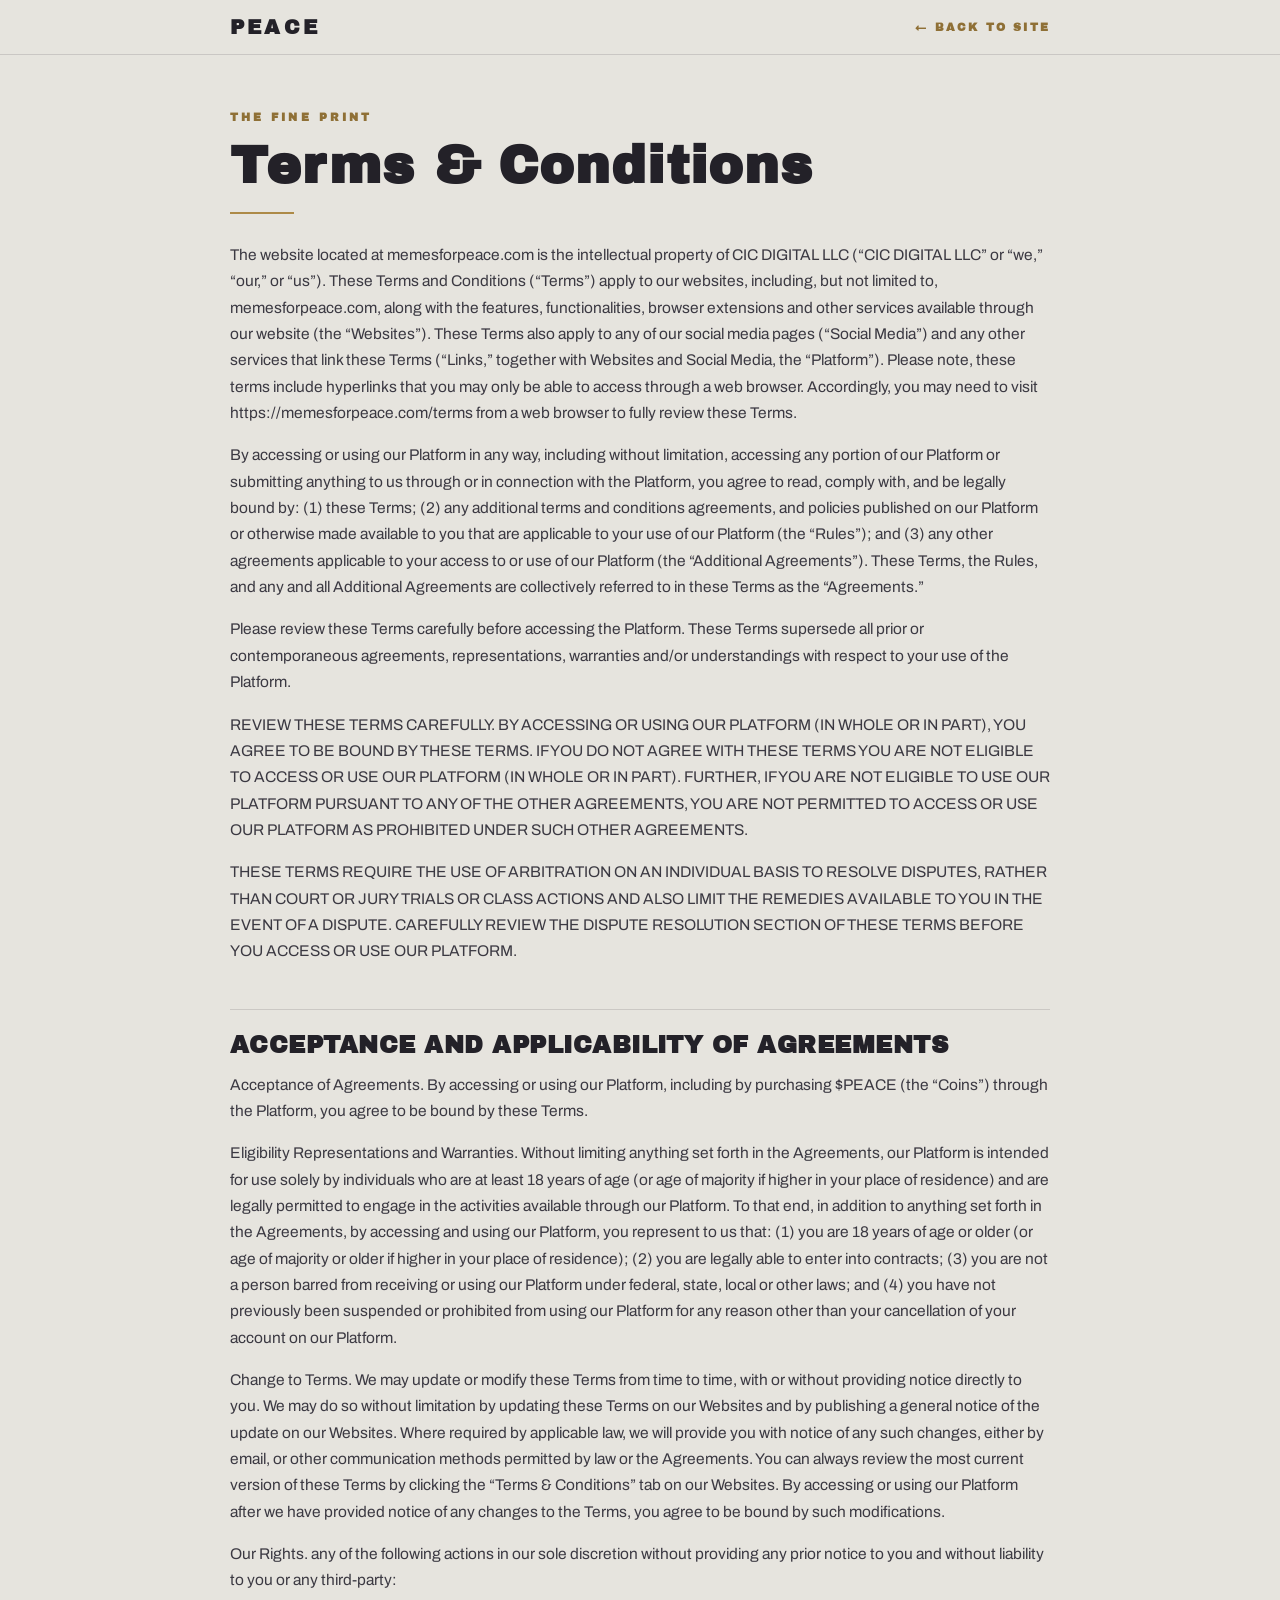
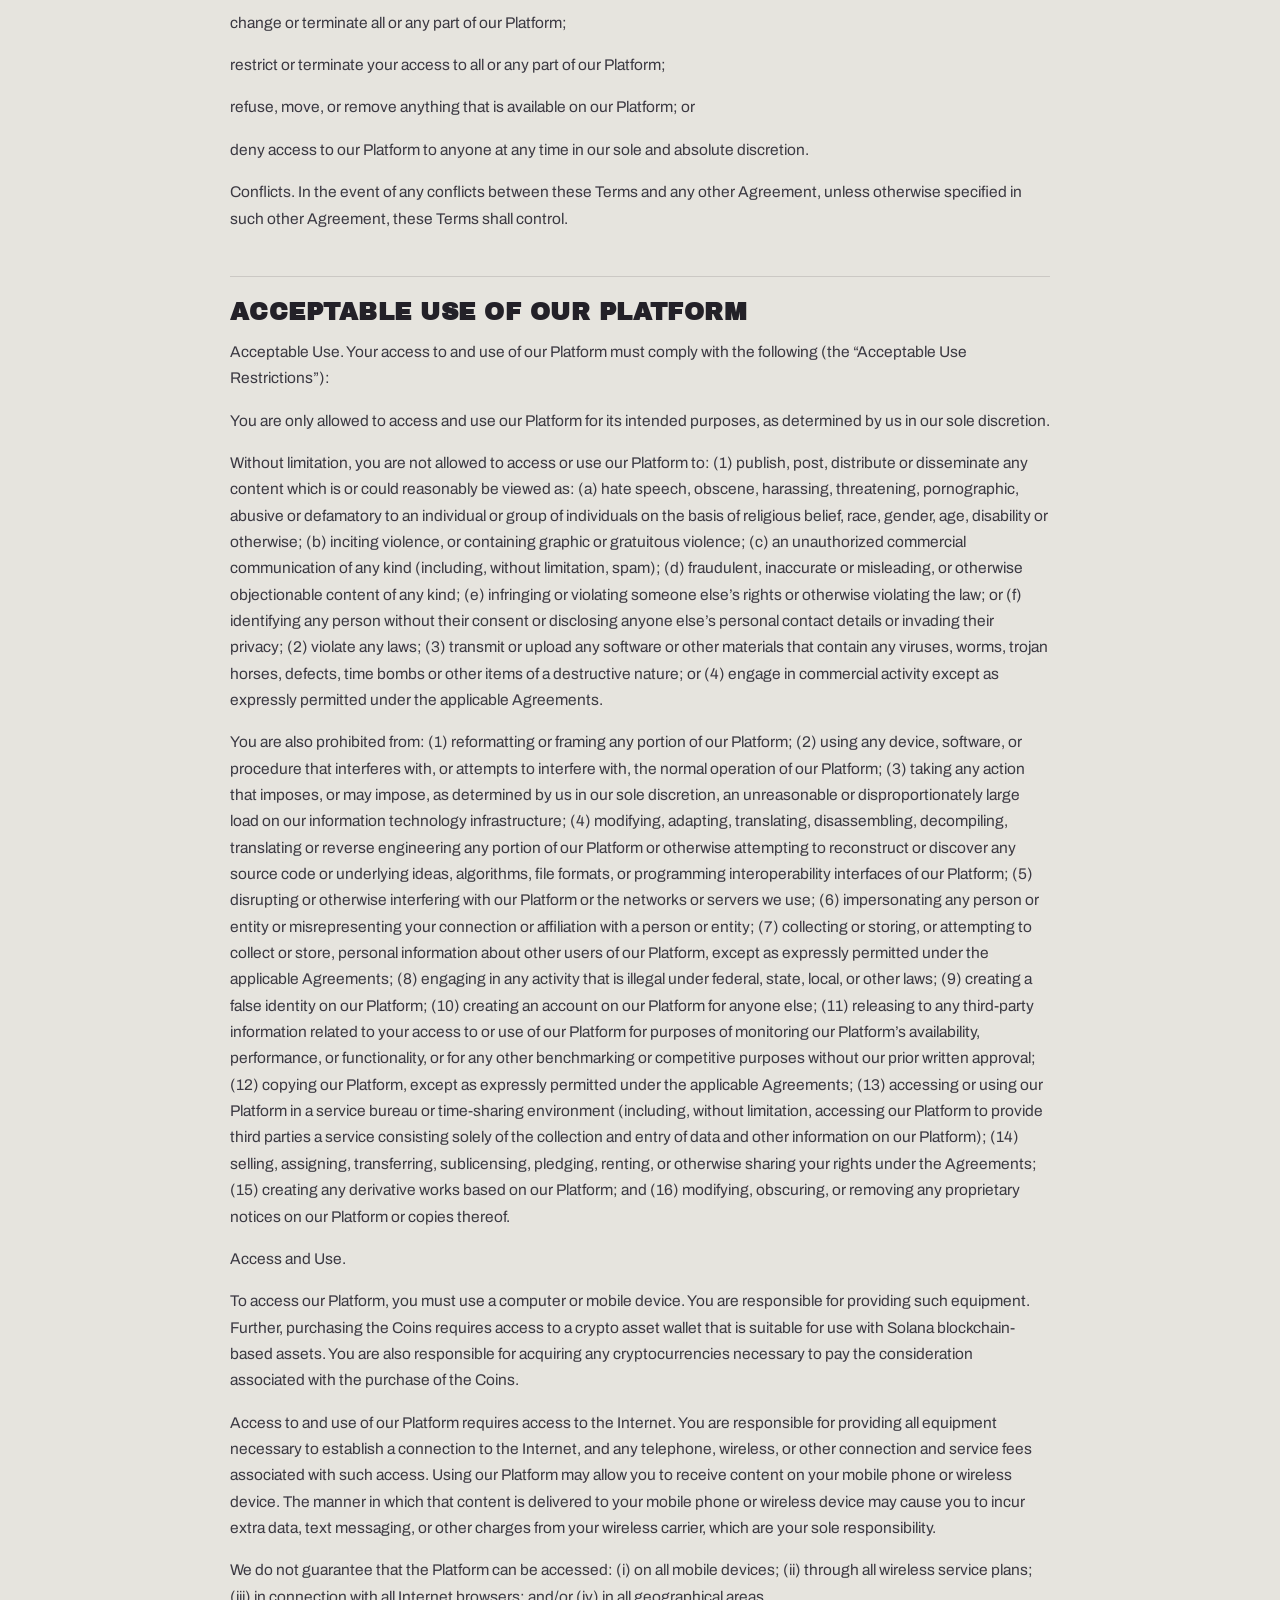
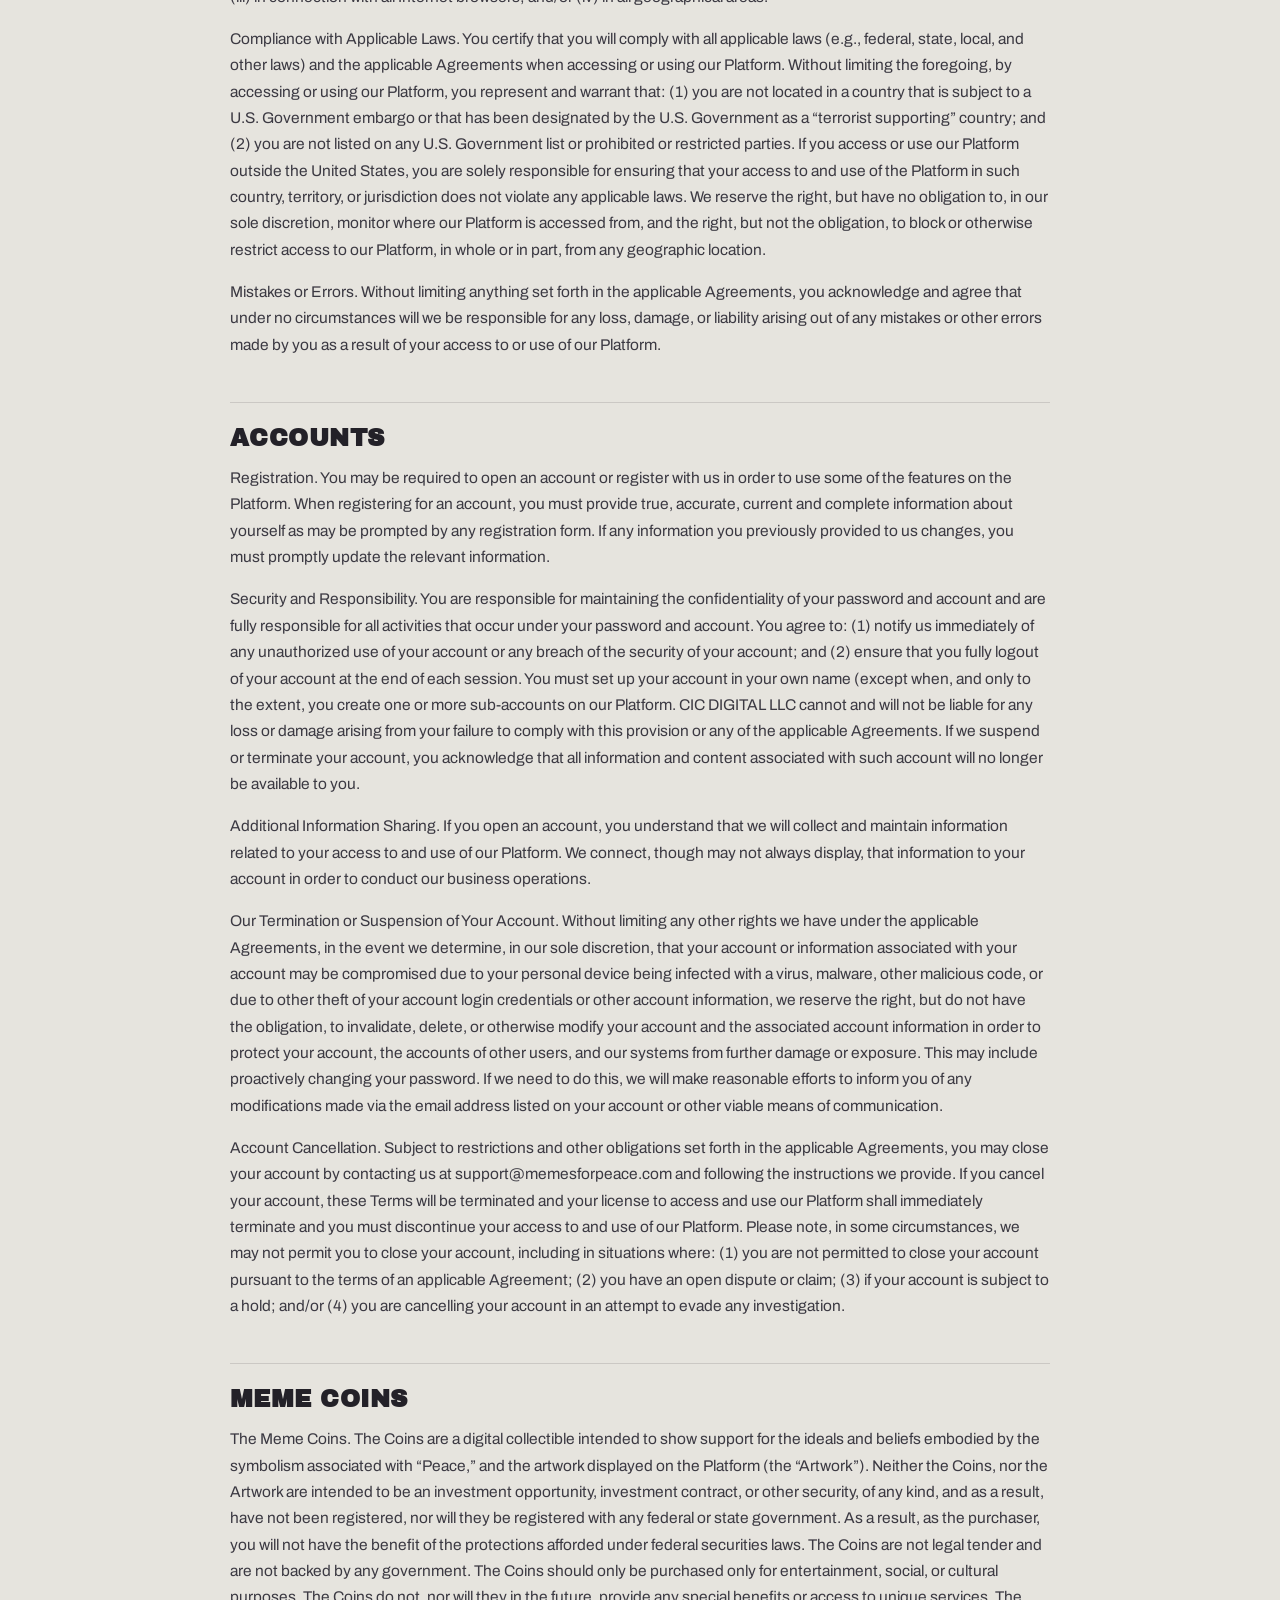
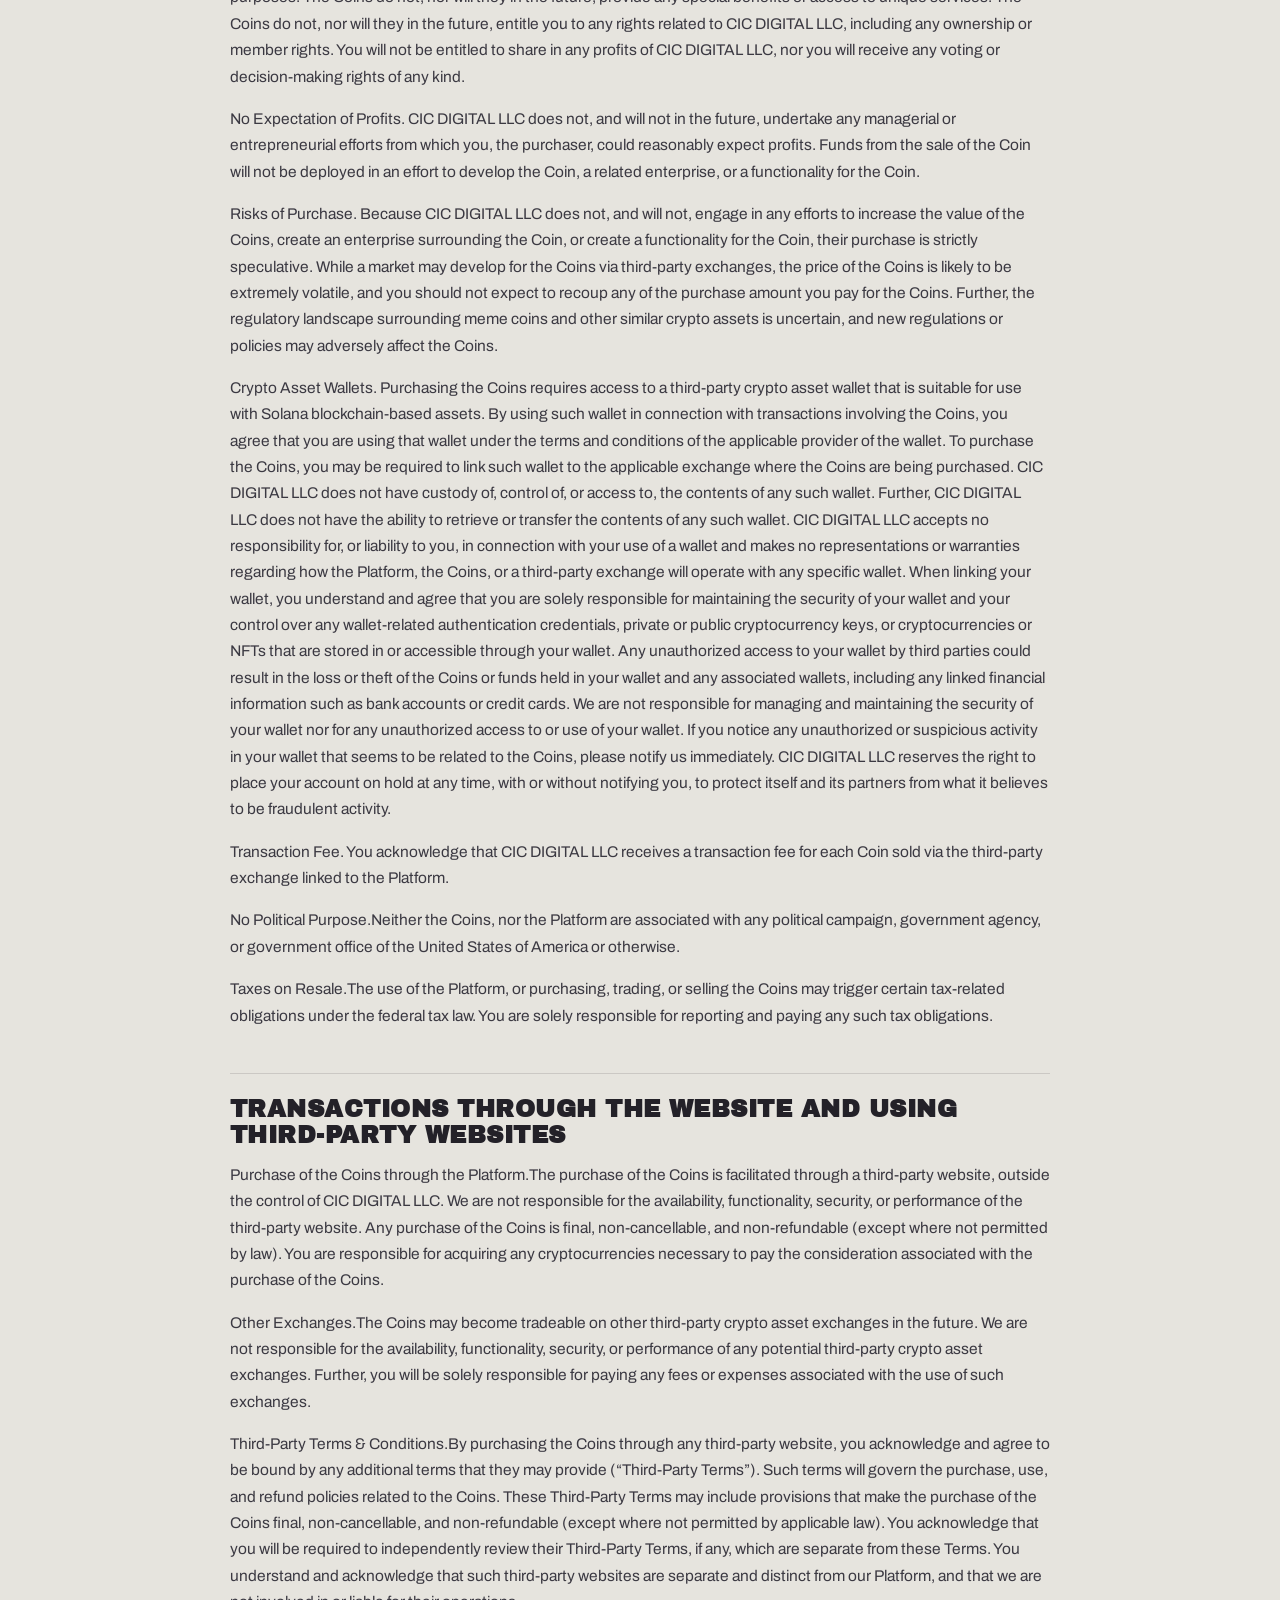
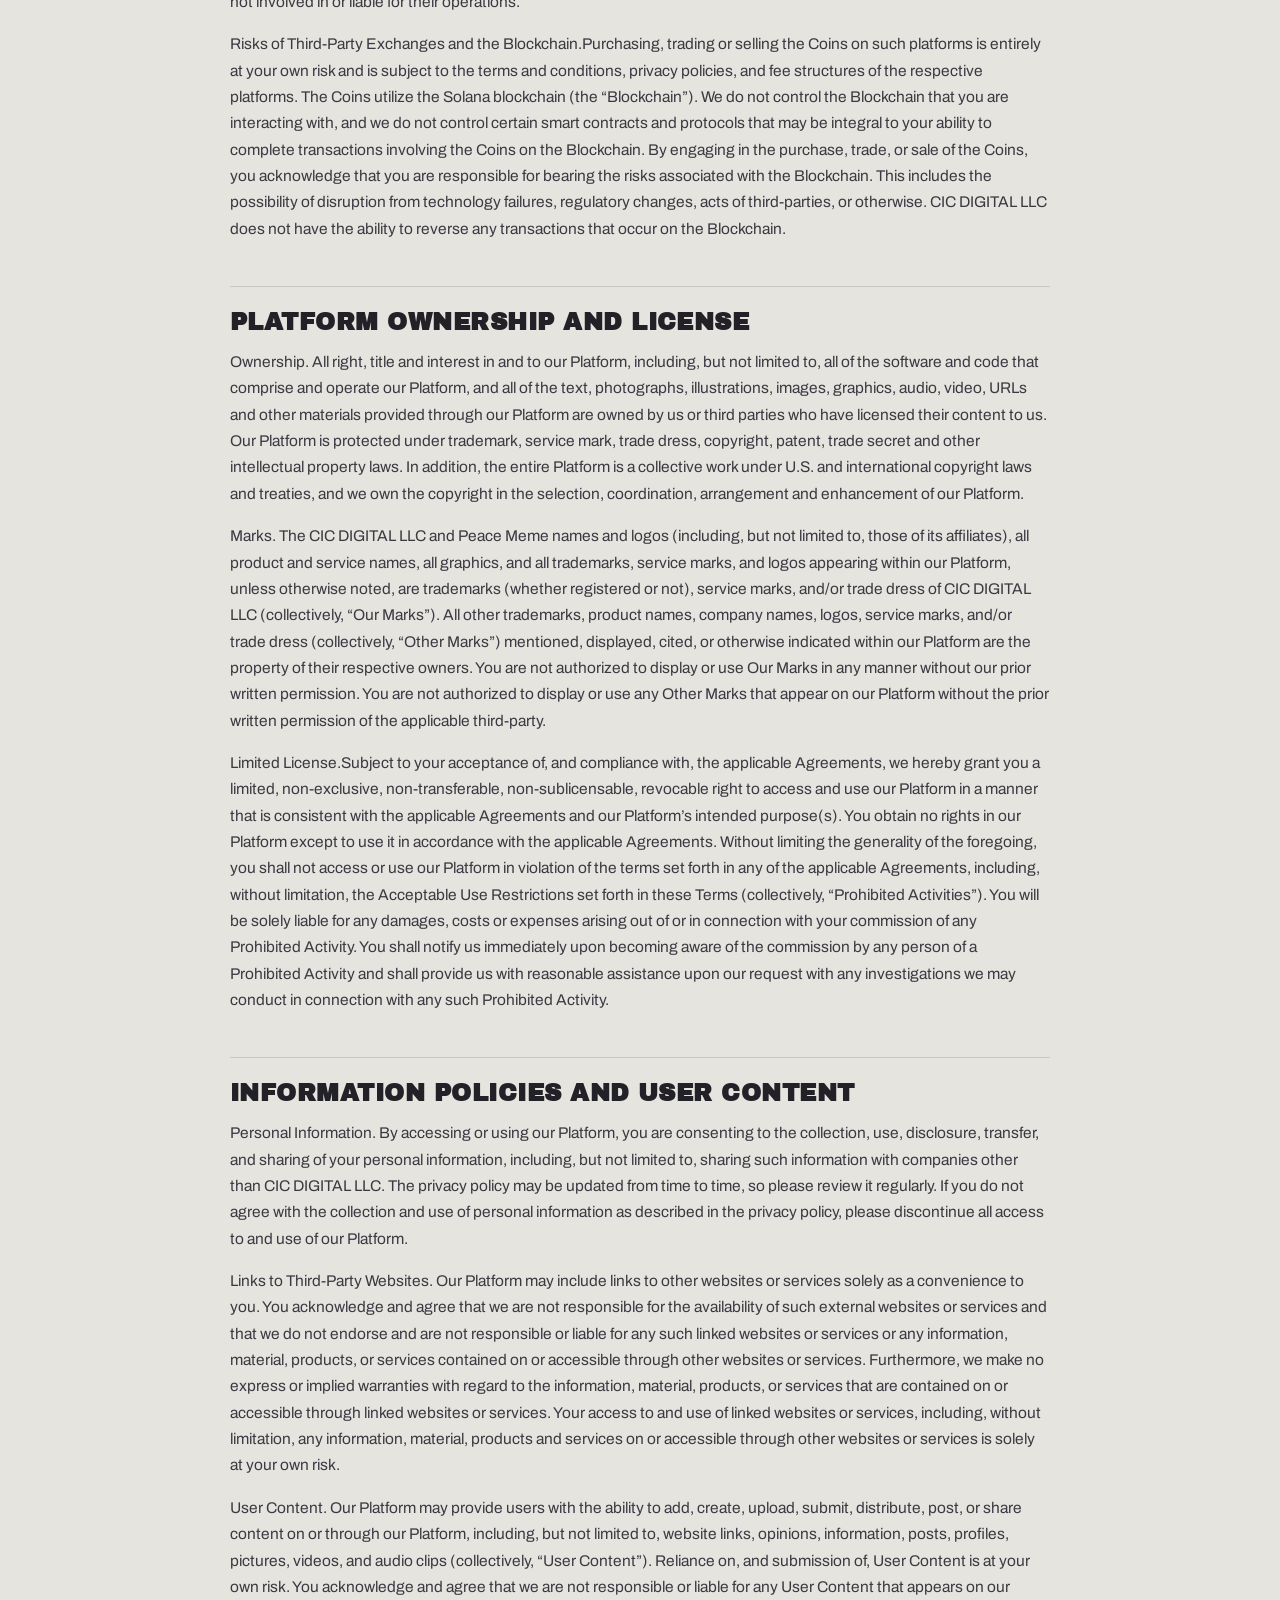
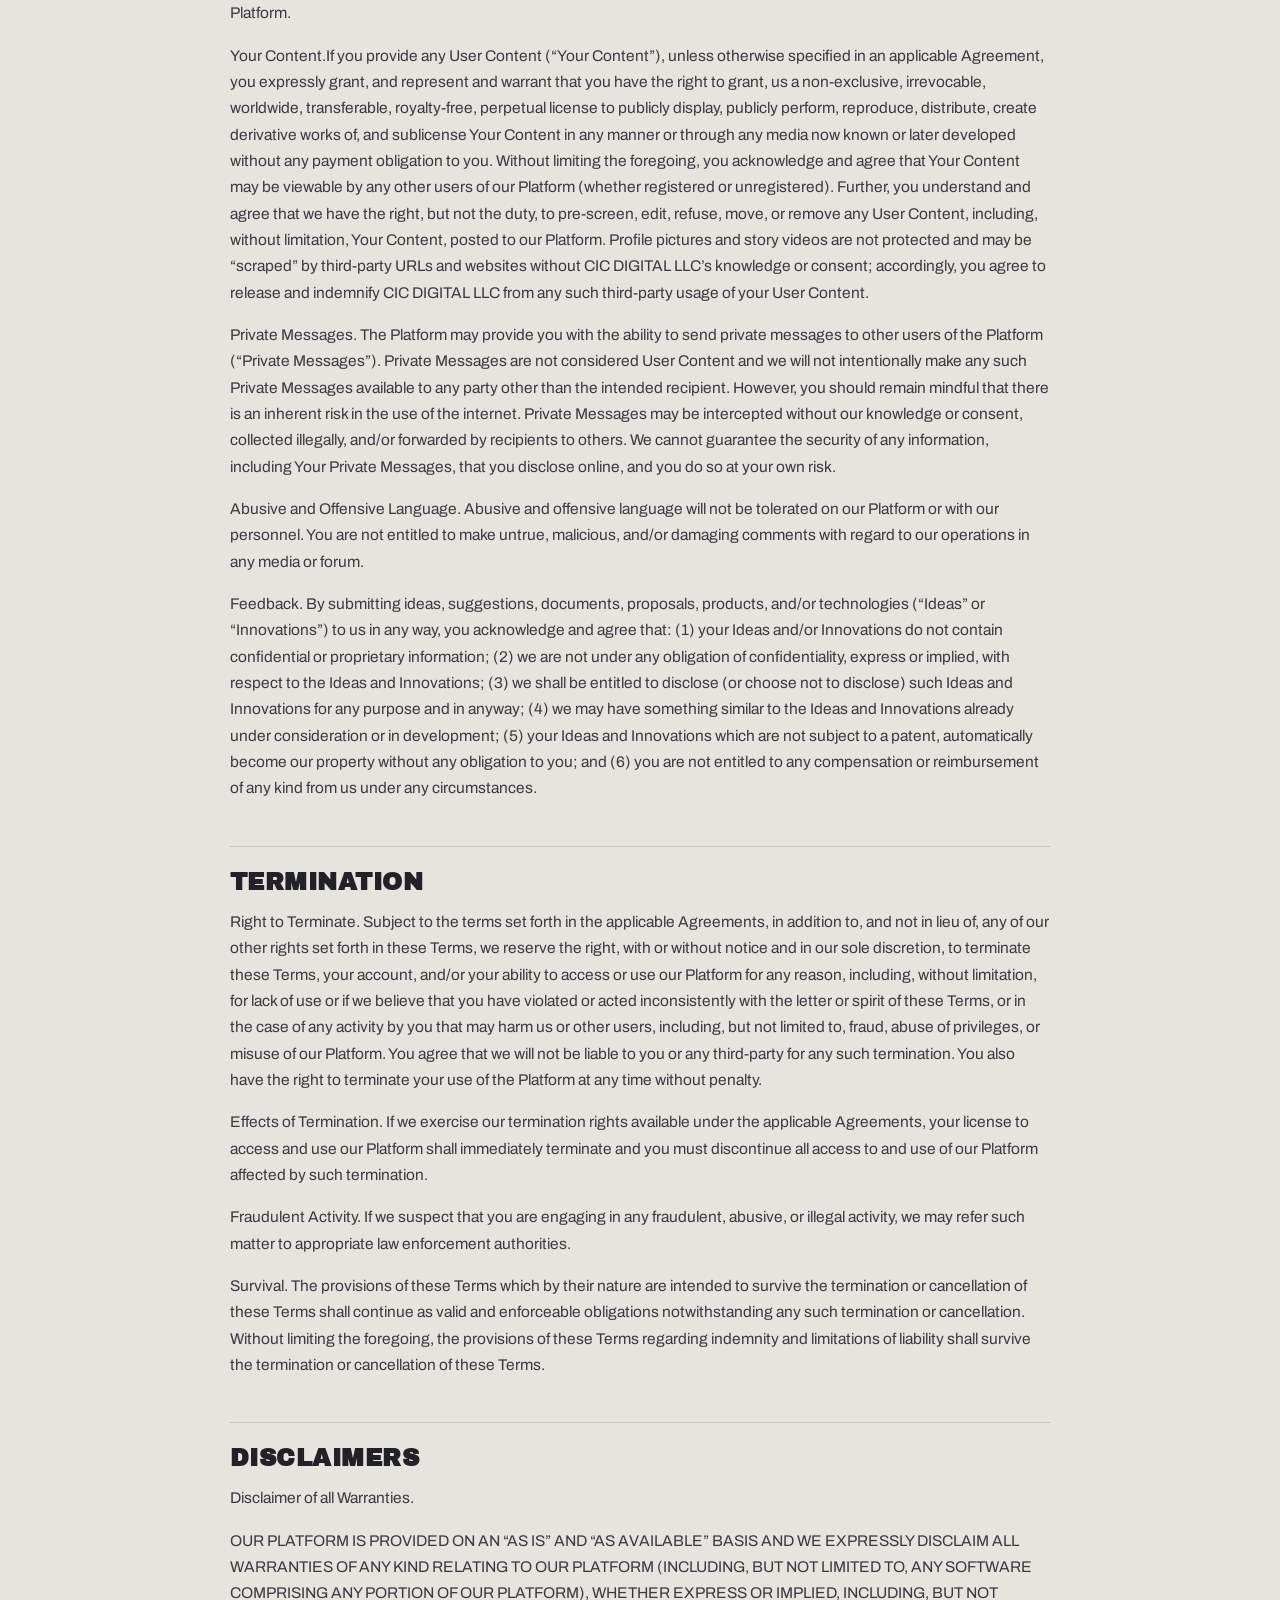
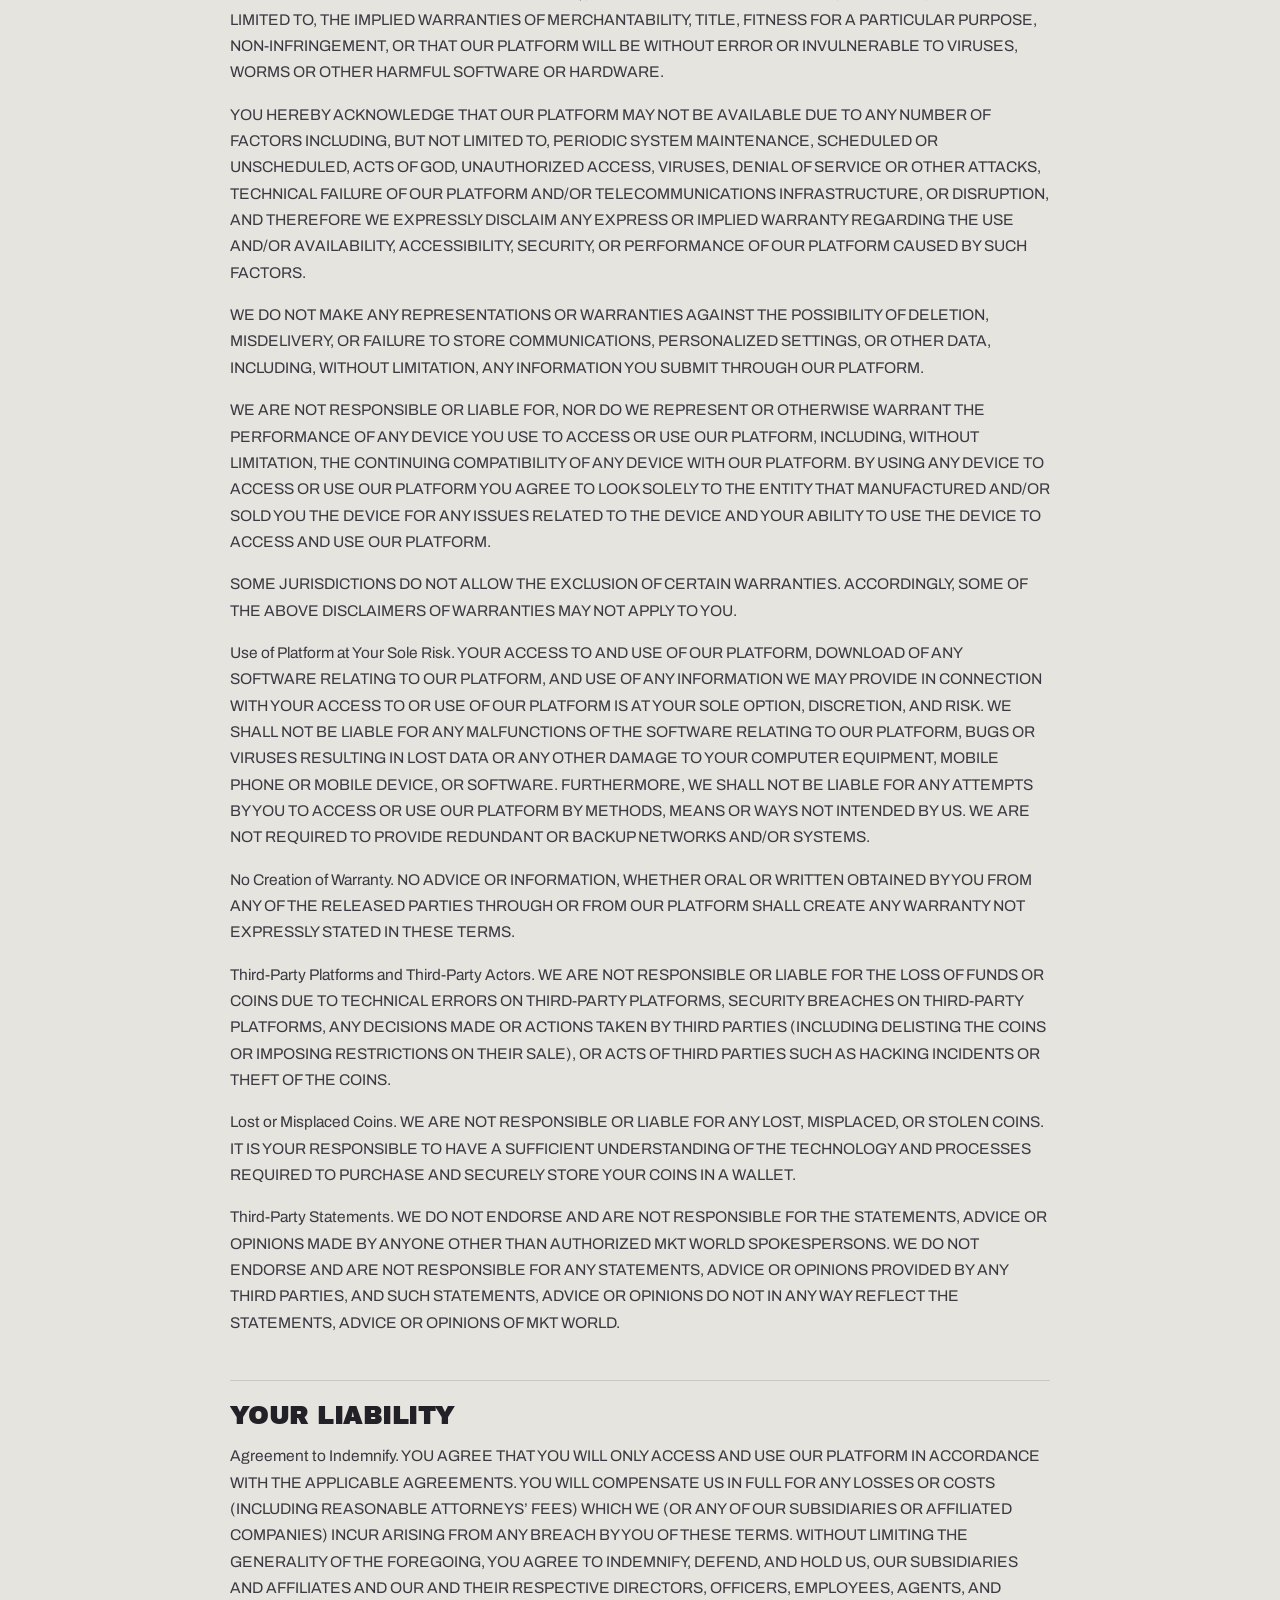
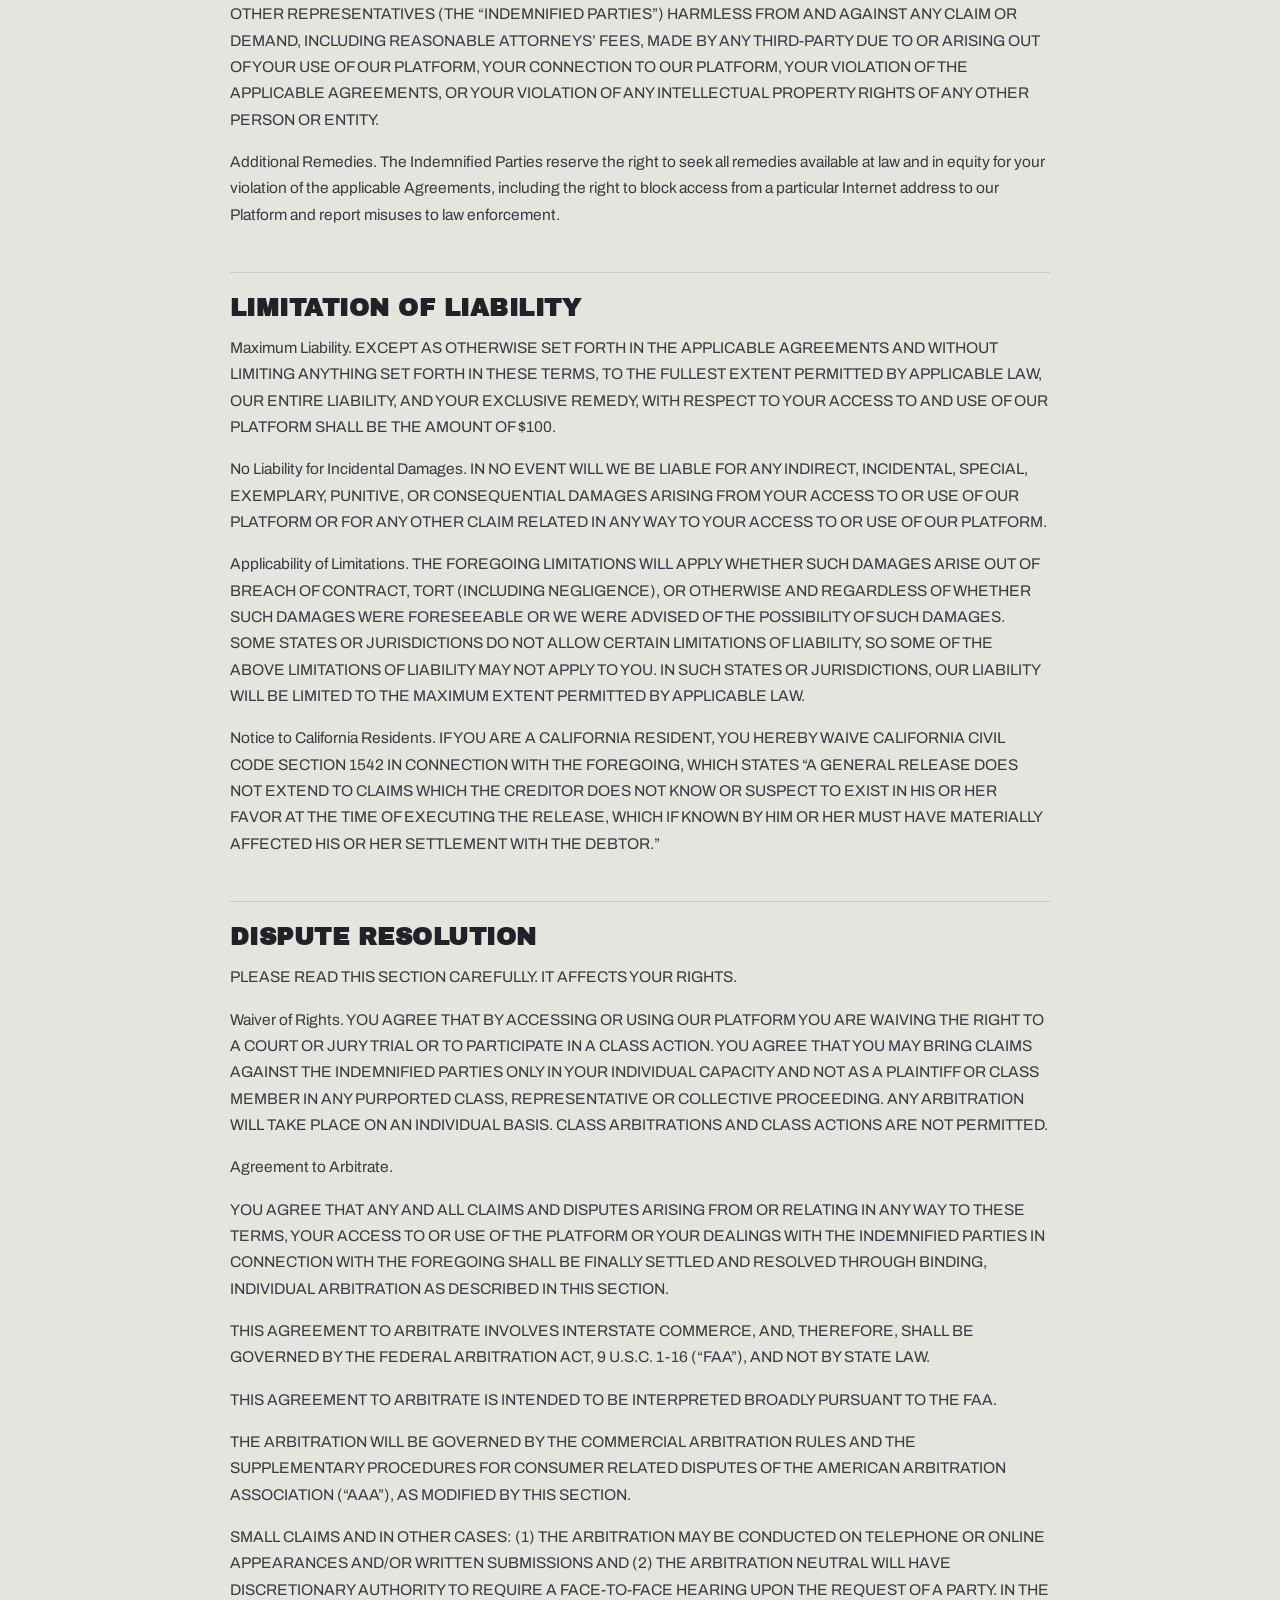
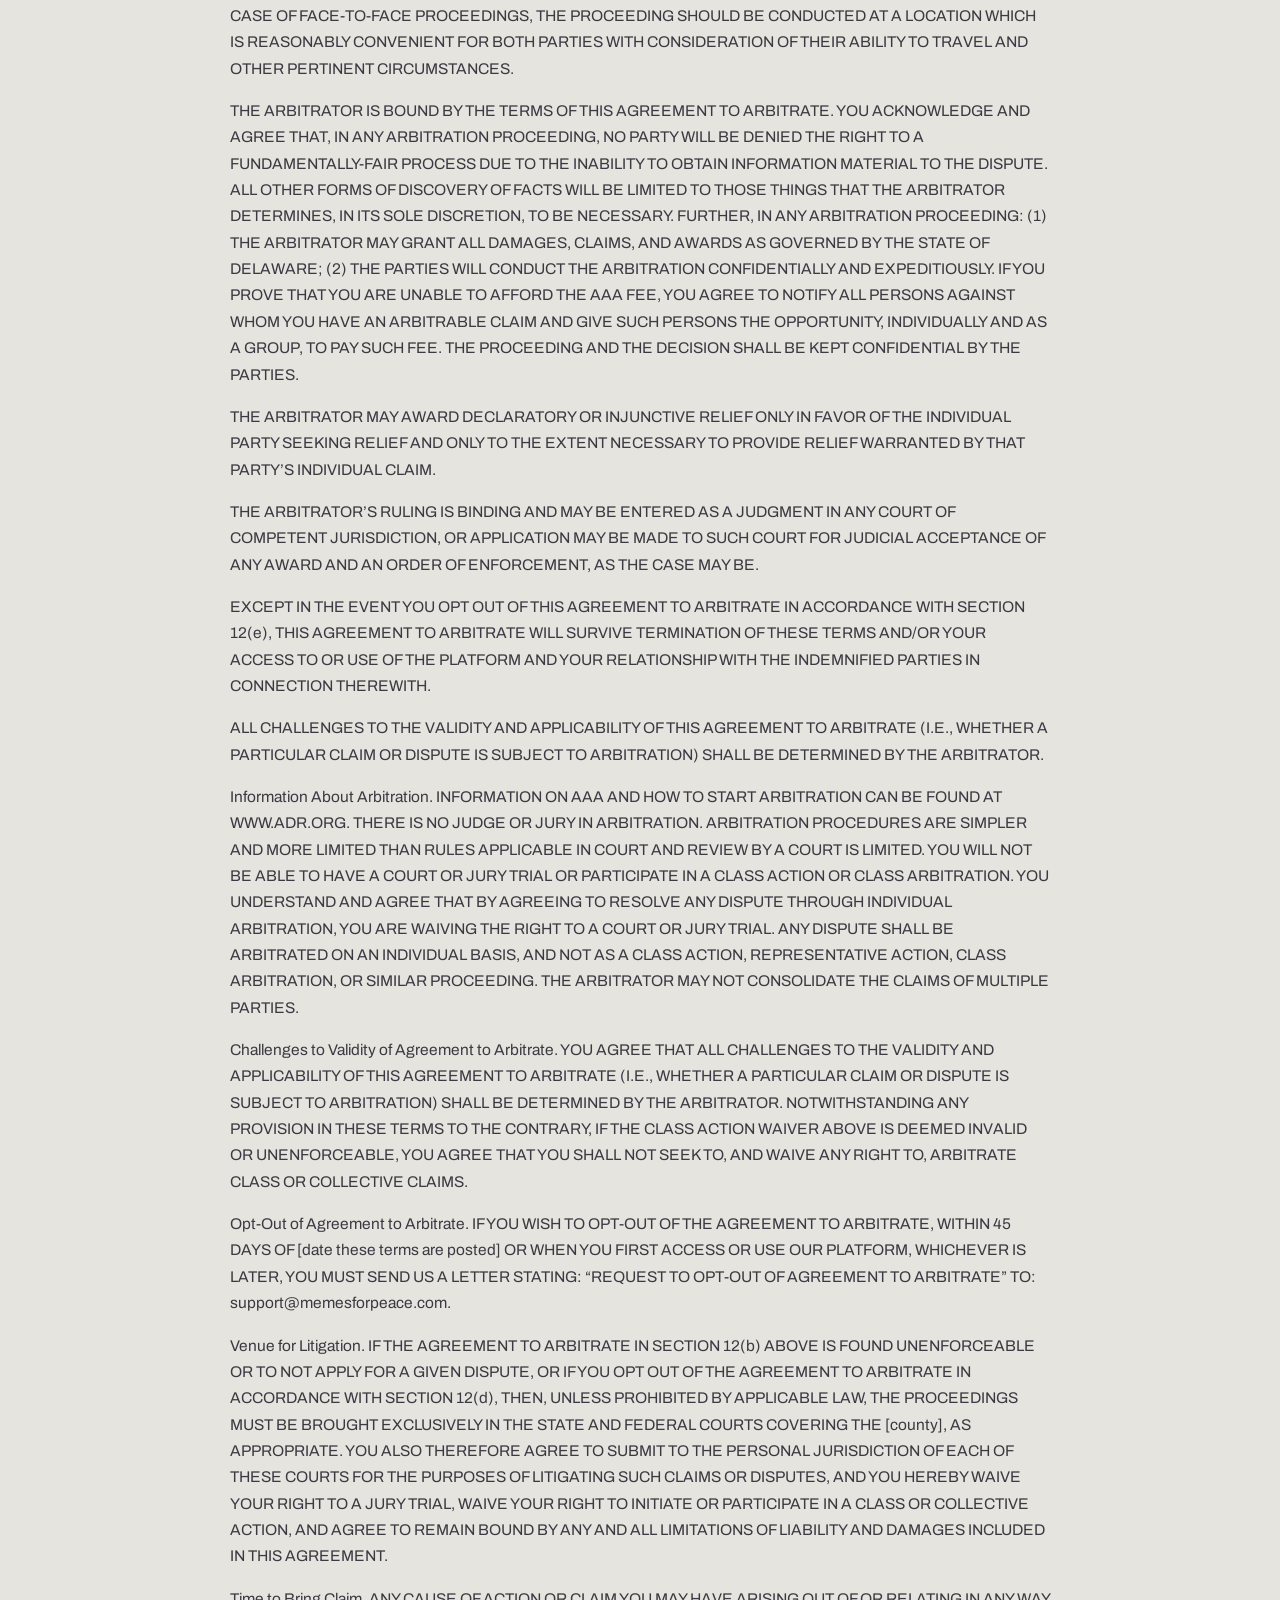
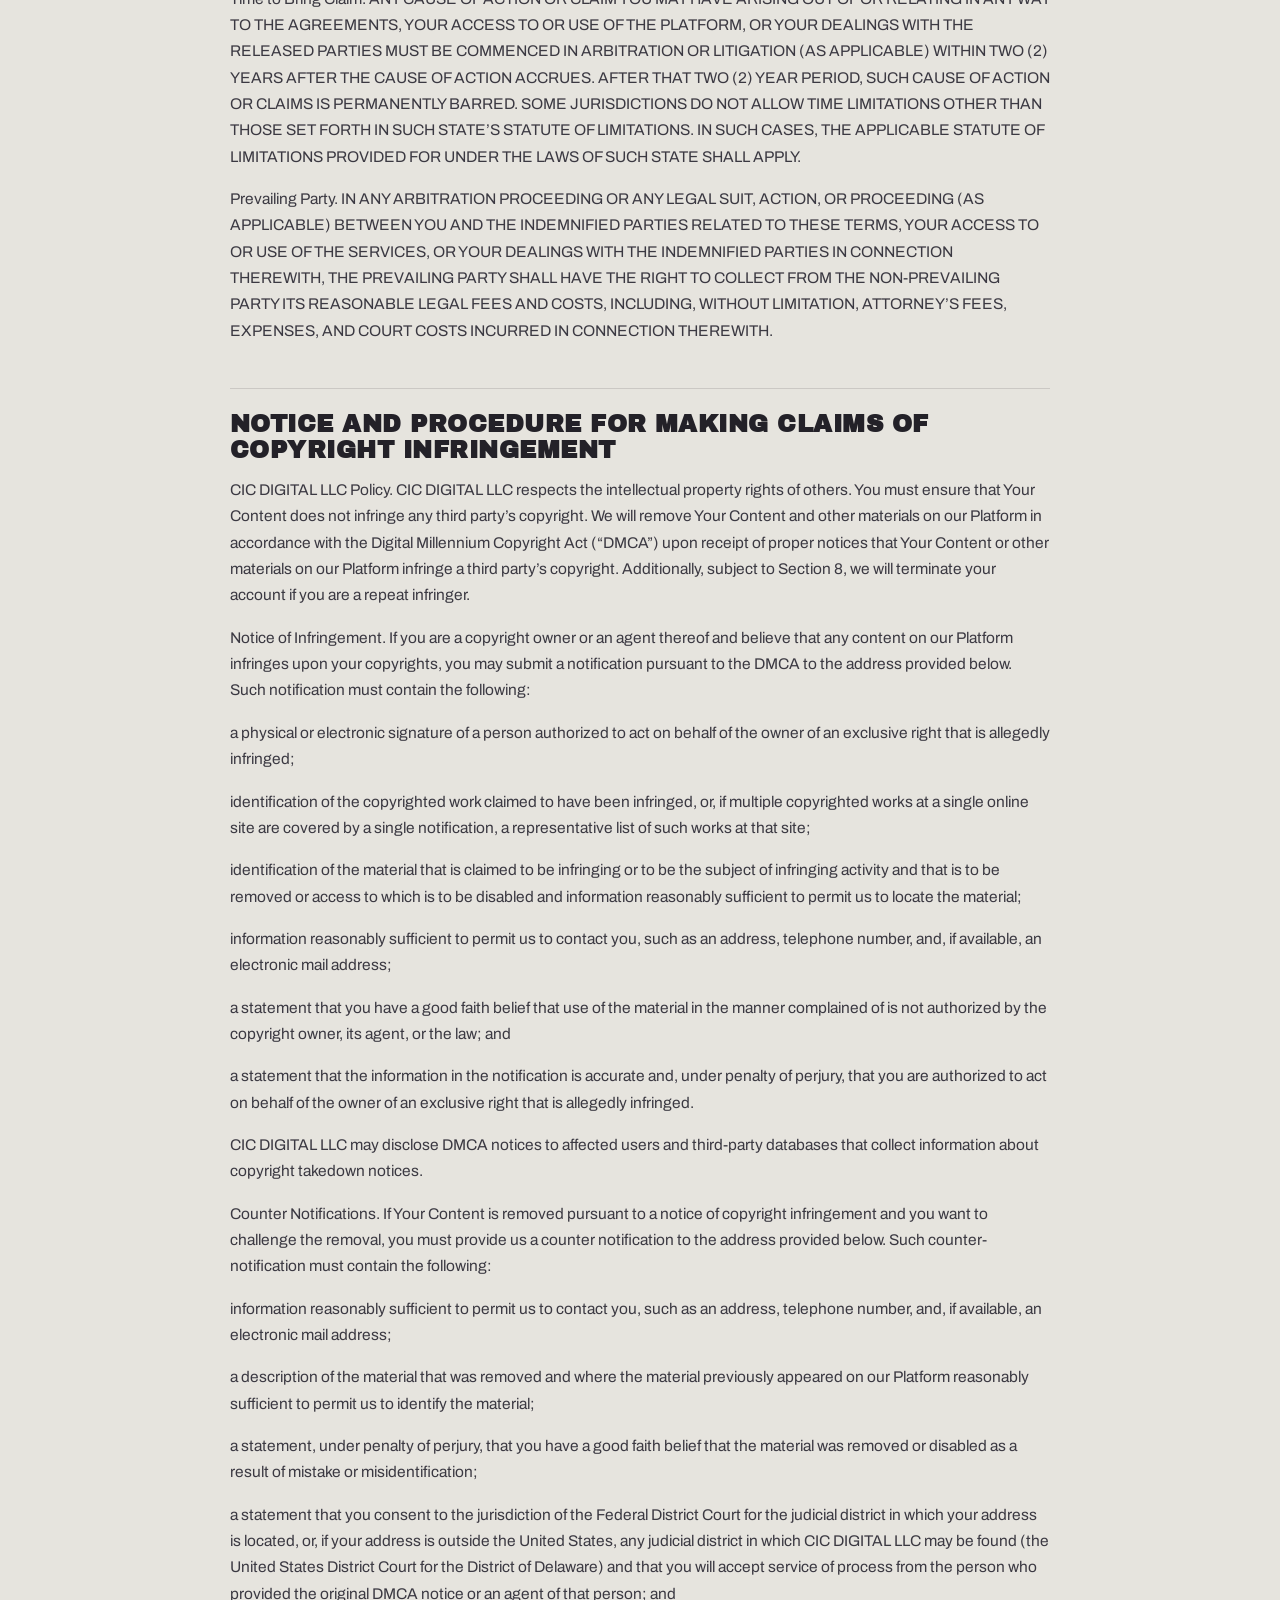
==== commit c6a0b589: "Add Trump portrait to Peace Facts; remove footer social icons; new footer legal copy; gold P favicon" ====
--- a/terms.html
+++ b/terms.html
@@ -4,6 +4,7 @@
 <meta charset="utf-8" />
 <meta name="viewport" content="width=device-width, initial-scale=1" />
 <title>Terms &amp; Conditions &mdash; $PEACE</title>
+<link rel="icon" type="image/jpeg" href="favicon.jpg" />
 <link rel="stylesheet" href="styles.css" />
 <style>
   @import url('https://fonts.googleapis.com/css2?family=Archivo:ital,wght@0,400;0,500;0,600;0,700;1,400&family=Archivo+Black&display=swap');
@@ -41,7 +42,7 @@
 <main class="terms-wrap">
   <div class="terms-eyebrow">The Fine Print</div>
   <h1>Terms &amp; Conditions</h1>
-  <hr class="terms-rule" /><p>The website located at memesforpeace.com is the intellectual property of CIC VENTURES LLC (“CIC VENTURES LLC” or “we,” “our,” or “us”). These Terms and Conditions (“Terms”) apply to our websites, including, but not limited to, memesforpeace.com, along with the features, functionalities, browser extensions and other services available through our website (the “Websites”). These Terms also apply to any of our social media pages (“Social Media”) and any other services that link these Terms (“Links,” together with Websites and Social Media, the “Platform”). Please note, these terms include hyperlinks that you may only be able to access through a web browser. Accordingly, you may need to visit https://memesforpeace.com/terms from a web browser to fully review these Terms.</p>
+  <hr class="terms-rule" /><p>The website located at memesforpeace.com is the intellectual property of CIC DIGITAL LLC (“CIC DIGITAL LLC” or “we,” “our,” or “us”). These Terms and Conditions (“Terms”) apply to our websites, including, but not limited to, memesforpeace.com, along with the features, functionalities, browser extensions and other services available through our website (the “Websites”). These Terms also apply to any of our social media pages (“Social Media”) and any other services that link these Terms (“Links,” together with Websites and Social Media, the “Platform”). Please note, these terms include hyperlinks that you may only be able to access through a web browser. Accordingly, you may need to visit https://memesforpeace.com/terms from a web browser to fully review these Terms.</p>
 <p>By accessing or using our Platform in any way, including without limitation, accessing any portion of our Platform or submitting anything to us through or in connection with the Platform, you agree to read, comply with, and be legally bound by: (1) these Terms; (2) any additional terms and conditions agreements, and policies published on our Platform or otherwise made available to you that are applicable to your use of our Platform (the “Rules”); and (3) any other agreements applicable to your access to or use of our Platform (the “Additional Agreements”). These Terms, the Rules, and any and all Additional Agreements are collectively referred to in these Terms as the “Agreements.”</p>
 <p>Please review these Terms carefully before accessing the Platform. These Terms supersede all prior or contemporaneous agreements, representations, warranties and/or understandings with respect to your use of the Platform.</p>
 <p>REVIEW THESE TERMS CAREFULLY. BY ACCESSING OR USING OUR PLATFORM (IN WHOLE OR IN PART), YOU AGREE TO BE BOUND BY THESE TERMS. IF YOU DO NOT AGREE WITH THESE TERMS YOU ARE NOT ELIGIBLE TO ACCESS OR USE OUR PLATFORM (IN WHOLE OR IN PART). FURTHER, IF YOU ARE NOT ELIGIBLE TO USE OUR PLATFORM PURSUANT TO ANY OF THE OTHER AGREEMENTS, YOU ARE NOT PERMITTED TO ACCESS OR USE OUR PLATFORM AS PROHIBITED UNDER SUCH OTHER AGREEMENTS.</p>
@@ -69,32 +70,32 @@
 <p>Mistakes or Errors. Without limiting anything set forth in the applicable Agreements, you acknowledge and agree that under no circumstances will we be responsible for any loss, damage, or liability arising out of any mistakes or other errors made by you as a result of your access to or use of our Platform.</p>
 <h2>ACCOUNTS</h2>
 <p>Registration. You may be required to open an account or register with us in order to use some of the features on the Platform. When registering for an account, you must provide true, accurate, current and complete information about yourself as may be prompted by any registration form. If any information you previously provided to us changes, you must promptly update the relevant information.</p>
-<p>Security and Responsibility. You are responsible for maintaining the confidentiality of your password and account and are fully responsible for all activities that occur under your password and account. You agree to: (1) notify us immediately of any unauthorized use of your account or any breach of the security of your account; and (2) ensure that you fully logout of your account at the end of each session. You must set up your account in your own name (except when, and only to the extent, you create one or more sub-accounts on our Platform. CIC VENTURES LLC cannot and will not be liable for any loss or damage arising from your failure to comply with this provision or any of the applicable Agreements. If we suspend or terminate your account, you acknowledge that all information and content associated with such account will no longer be available to you.</p>
+<p>Security and Responsibility. You are responsible for maintaining the confidentiality of your password and account and are fully responsible for all activities that occur under your password and account. You agree to: (1) notify us immediately of any unauthorized use of your account or any breach of the security of your account; and (2) ensure that you fully logout of your account at the end of each session. You must set up your account in your own name (except when, and only to the extent, you create one or more sub-accounts on our Platform. CIC DIGITAL LLC cannot and will not be liable for any loss or damage arising from your failure to comply with this provision or any of the applicable Agreements. If we suspend or terminate your account, you acknowledge that all information and content associated with such account will no longer be available to you.</p>
 <p>Additional Information Sharing. If you open an account, you understand that we will collect and maintain information related to your access to and use of our Platform. We connect, though may not always display, that information to your account in order to conduct our business operations.</p>
 <p>Our Termination or Suspension of Your Account. Without limiting any other rights we have under the applicable Agreements, in the event we determine, in our sole discretion, that your account or information associated with your account may be compromised due to your personal device being infected with a virus, malware, other malicious code, or due to other theft of your account login credentials or other account information, we reserve the right, but do not have the obligation, to invalidate, delete, or otherwise modify your account and the associated account information in order to protect your account, the accounts of other users, and our systems from further damage or exposure. This may include proactively changing your password. If we need to do this, we will make reasonable efforts to inform you of any modifications made via the email address listed on your account or other viable means of communication.</p>
 <p>Account Cancellation. Subject to restrictions and other obligations set forth in the applicable Agreements, you may close your account by contacting us at support@memesforpeace.com and following the instructions we provide. If you cancel your account, these Terms will be terminated and your license to access and use our Platform shall immediately terminate and you must discontinue your access to and use of our Platform. Please note, in some circumstances, we may not permit you to close your account, including in situations where: (1) you are not permitted to close your account pursuant to the terms of an applicable Agreement; (2) you have an open dispute or claim; (3) if your account is subject to a hold; and/or (4) you are cancelling your account in an attempt to evade any investigation.</p>
 <h2>MEME COINS</h2>
-<p>The Meme Coins. The Coins are a digital collectible intended to show support for the ideals and beliefs embodied by the symbolism associated with “Peace,” and the artwork displayed on the Platform (the “Artwork”). Neither the Coins, nor the Artwork are intended to be an investment opportunity, investment contract, or other security, of any kind, and as a result, have not been registered, nor will they be registered with any federal or state government. As a result, as the purchaser, you will not have the benefit of the protections afforded under federal securities laws. The Coins are not legal tender and are not backed by any government. The Coins should only be purchased only for entertainment, social, or cultural purposes. The Coins do not, nor will they in the future, provide any special benefits or access to unique services. The Coins do not, nor will they in the future, entitle you to any rights related to CIC VENTURES LLC, including any ownership or member rights. You will not be entitled to share in any profits of CIC VENTURES LLC, nor you will receive any voting or decision-making rights of any kind.</p>
-<p>No Expectation of Profits. CIC VENTURES LLC does not, and will not in the future, undertake any managerial or entrepreneurial efforts from which you, the purchaser, could reasonably expect profits. Funds from the sale of the Coin will not be deployed in an effort to develop the Coin, a related enterprise, or a functionality for the Coin.</p>
-<p>Risks of Purchase. Because CIC VENTURES LLC does not, and will not, engage in any efforts to increase the value of the Coins, create an enterprise surrounding the Coin, or create a functionality for the Coin, their purchase is strictly speculative. While a market may develop for the Coins via third-party exchanges, the price of the Coins is likely to be extremely volatile, and you should not expect to recoup any of the purchase amount you pay for the Coins. Further, the regulatory landscape surrounding meme coins and other similar crypto assets is uncertain, and new regulations or policies may adversely affect the Coins.</p>
-<p>Crypto Asset Wallets. Purchasing the Coins requires access to a third-party crypto asset wallet that is suitable for use with Solana blockchain-based assets. By using such wallet in connection with transactions involving the Coins, you agree that you are using that wallet under the terms and conditions of the applicable provider of the wallet. To purchase the Coins, you may be required to link such wallet to the applicable exchange where the Coins are being purchased. CIC VENTURES LLC does not have custody of, control of, or access to, the contents of any such wallet. Further, CIC VENTURES LLC does not have the ability to retrieve or transfer the contents of any such wallet. CIC VENTURES LLC accepts no responsibility for, or liability to you, in connection with your use of a wallet and makes no representations or warranties regarding how the Platform, the Coins, or a third-party exchange will operate with any specific wallet. When linking your wallet, you understand and agree that you are solely responsible for maintaining the security of your wallet and your control over any wallet-related authentication credentials, private or public cryptocurrency keys, or cryptocurrencies or NFTs that are stored in or accessible through your wallet. Any unauthorized access to your wallet by third parties could result in the loss or theft of the Coins or funds held in your wallet and any associated wallets, including any linked financial information such as bank accounts or credit cards. We are not responsible for managing and maintaining the security of your wallet nor for any unauthorized access to or use of your wallet. If you notice any unauthorized or suspicious activity in your wallet that seems to be related to the Coins, please notify us immediately. CIC VENTURES LLC reserves the right to place your account on hold at any time, with or without notifying you, to protect itself and its partners from what it believes to be fraudulent activity.</p>
-<p>Transaction Fee. You acknowledge that CIC VENTURES LLC receives a transaction fee for each Coin sold via the third-party exchange linked to the Platform.</p>
+<p>The Meme Coins. The Coins are a digital collectible intended to show support for the ideals and beliefs embodied by the symbolism associated with “Peace,” and the artwork displayed on the Platform (the “Artwork”). Neither the Coins, nor the Artwork are intended to be an investment opportunity, investment contract, or other security, of any kind, and as a result, have not been registered, nor will they be registered with any federal or state government. As a result, as the purchaser, you will not have the benefit of the protections afforded under federal securities laws. The Coins are not legal tender and are not backed by any government. The Coins should only be purchased only for entertainment, social, or cultural purposes. The Coins do not, nor will they in the future, provide any special benefits or access to unique services. The Coins do not, nor will they in the future, entitle you to any rights related to CIC DIGITAL LLC, including any ownership or member rights. You will not be entitled to share in any profits of CIC DIGITAL LLC, nor you will receive any voting or decision-making rights of any kind.</p>
+<p>No Expectation of Profits. CIC DIGITAL LLC does not, and will not in the future, undertake any managerial or entrepreneurial efforts from which you, the purchaser, could reasonably expect profits. Funds from the sale of the Coin will not be deployed in an effort to develop the Coin, a related enterprise, or a functionality for the Coin.</p>
+<p>Risks of Purchase. Because CIC DIGITAL LLC does not, and will not, engage in any efforts to increase the value of the Coins, create an enterprise surrounding the Coin, or create a functionality for the Coin, their purchase is strictly speculative. While a market may develop for the Coins via third-party exchanges, the price of the Coins is likely to be extremely volatile, and you should not expect to recoup any of the purchase amount you pay for the Coins. Further, the regulatory landscape surrounding meme coins and other similar crypto assets is uncertain, and new regulations or policies may adversely affect the Coins.</p>
+<p>Crypto Asset Wallets. Purchasing the Coins requires access to a third-party crypto asset wallet that is suitable for use with Solana blockchain-based assets. By using such wallet in connection with transactions involving the Coins, you agree that you are using that wallet under the terms and conditions of the applicable provider of the wallet. To purchase the Coins, you may be required to link such wallet to the applicable exchange where the Coins are being purchased. CIC DIGITAL LLC does not have custody of, control of, or access to, the contents of any such wallet. Further, CIC DIGITAL LLC does not have the ability to retrieve or transfer the contents of any such wallet. CIC DIGITAL LLC accepts no responsibility for, or liability to you, in connection with your use of a wallet and makes no representations or warranties regarding how the Platform, the Coins, or a third-party exchange will operate with any specific wallet. When linking your wallet, you understand and agree that you are solely responsible for maintaining the security of your wallet and your control over any wallet-related authentication credentials, private or public cryptocurrency keys, or cryptocurrencies or NFTs that are stored in or accessible through your wallet. Any unauthorized access to your wallet by third parties could result in the loss or theft of the Coins or funds held in your wallet and any associated wallets, including any linked financial information such as bank accounts or credit cards. We are not responsible for managing and maintaining the security of your wallet nor for any unauthorized access to or use of your wallet. If you notice any unauthorized or suspicious activity in your wallet that seems to be related to the Coins, please notify us immediately. CIC DIGITAL LLC reserves the right to place your account on hold at any time, with or without notifying you, to protect itself and its partners from what it believes to be fraudulent activity.</p>
+<p>Transaction Fee. You acknowledge that CIC DIGITAL LLC receives a transaction fee for each Coin sold via the third-party exchange linked to the Platform.</p>
 <p>No Political Purpose.Neither the Coins, nor the Platform are associated with any political campaign, government agency, or government office of the United States of America or otherwise.</p>
 <p>Taxes on Resale.The use of the Platform, or purchasing, trading, or selling the Coins may trigger certain tax-related obligations under the federal tax law. You are solely responsible for reporting and paying any such tax obligations.</p>
 <h2>TRANSACTIONS THROUGH THE WEBSITE AND USING THIRD-PARTY WEBSITES</h2>
-<p>Purchase of the Coins through the Platform.The purchase of the Coins is facilitated through a third-party website, outside the control of CIC VENTURES LLC. We are not responsible for the availability, functionality, security, or performance of the third-party website. Any purchase of the Coins is final, non-cancellable, and non-refundable (except where not permitted by law). You are responsible for acquiring any cryptocurrencies necessary to pay the consideration associated with the purchase of the Coins.</p>
+<p>Purchase of the Coins through the Platform.The purchase of the Coins is facilitated through a third-party website, outside the control of CIC DIGITAL LLC. We are not responsible for the availability, functionality, security, or performance of the third-party website. Any purchase of the Coins is final, non-cancellable, and non-refundable (except where not permitted by law). You are responsible for acquiring any cryptocurrencies necessary to pay the consideration associated with the purchase of the Coins.</p>
 <p>Other Exchanges.The Coins may become tradeable on other third-party crypto asset exchanges in the future. We are not responsible for the availability, functionality, security, or performance of any potential third-party crypto asset exchanges. Further, you will be solely responsible for paying any fees or expenses associated with the use of such exchanges.</p>
 <p>Third-Party Terms &amp; Conditions.By purchasing the Coins through any third-party website, you acknowledge and agree to be bound by any additional terms that they may provide (“Third-Party Terms”). Such terms will govern the purchase, use, and refund policies related to the Coins. These Third-Party Terms may include provisions that make the purchase of the Coins final, non-cancellable, and non-refundable (except where not permitted by applicable law). You acknowledge that you will be required to independently review their Third-Party Terms, if any, which are separate from these Terms. You understand and acknowledge that such third-party websites are separate and distinct from our Platform, and that we are not involved in or liable for their operations.</p>
-<p>Risks of Third-Party Exchanges and the Blockchain.Purchasing, trading or selling the Coins on such platforms is entirely at your own risk and is subject to the terms and conditions, privacy policies, and fee structures of the respective platforms. The Coins utilize the Solana blockchain (the “Blockchain”). We do not control the Blockchain that you are interacting with, and we do not control certain smart contracts and protocols that may be integral to your ability to complete transactions involving the Coins on the Blockchain. By engaging in the purchase, trade, or sale of the Coins, you acknowledge that you are responsible for bearing the risks associated with the Blockchain. This includes the possibility of disruption from technology failures, regulatory changes, acts of third-parties, or otherwise. CIC VENTURES LLC does not have the ability to reverse any transactions that occur on the Blockchain.</p>
+<p>Risks of Third-Party Exchanges and the Blockchain.Purchasing, trading or selling the Coins on such platforms is entirely at your own risk and is subject to the terms and conditions, privacy policies, and fee structures of the respective platforms. The Coins utilize the Solana blockchain (the “Blockchain”). We do not control the Blockchain that you are interacting with, and we do not control certain smart contracts and protocols that may be integral to your ability to complete transactions involving the Coins on the Blockchain. By engaging in the purchase, trade, or sale of the Coins, you acknowledge that you are responsible for bearing the risks associated with the Blockchain. This includes the possibility of disruption from technology failures, regulatory changes, acts of third-parties, or otherwise. CIC DIGITAL LLC does not have the ability to reverse any transactions that occur on the Blockchain.</p>
 <h2>PLATFORM OWNERSHIP AND LICENSE</h2>
 <p>Ownership. All right, title and interest in and to our Platform, including, but not limited to, all of the software and code that comprise and operate our Platform, and all of the text, photographs, illustrations, images, graphics, audio, video, URLs and other materials provided through our Platform are owned by us or third parties who have licensed their content to us. Our Platform is protected under trademark, service mark, trade dress, copyright, patent, trade secret and other intellectual property laws. In addition, the entire Platform is a collective work under U.S. and international copyright laws and treaties, and we own the copyright in the selection, coordination, arrangement and enhancement of our Platform.</p>
-<p>Marks. The CIC VENTURES LLC and Peace Meme names and logos (including, but not limited to, those of its affiliates), all product and service names, all graphics, and all trademarks, service marks, and logos appearing within our Platform, unless otherwise noted, are trademarks (whether registered or not), service marks, and/or trade dress of CIC VENTURES LLC (collectively, “Our Marks”). All other trademarks, product names, company names, logos, service marks, and/or trade dress (collectively, “Other Marks”) mentioned, displayed, cited, or otherwise indicated within our Platform are the property of their respective owners. You are not authorized to display or use Our Marks in any manner without our prior written permission. You are not authorized to display or use any Other Marks that appear on our Platform without the prior written permission of the applicable third-party.</p>
+<p>Marks. The CIC DIGITAL LLC and Peace Meme names and logos (including, but not limited to, those of its affiliates), all product and service names, all graphics, and all trademarks, service marks, and logos appearing within our Platform, unless otherwise noted, are trademarks (whether registered or not), service marks, and/or trade dress of CIC DIGITAL LLC (collectively, “Our Marks”). All other trademarks, product names, company names, logos, service marks, and/or trade dress (collectively, “Other Marks”) mentioned, displayed, cited, or otherwise indicated within our Platform are the property of their respective owners. You are not authorized to display or use Our Marks in any manner without our prior written permission. You are not authorized to display or use any Other Marks that appear on our Platform without the prior written permission of the applicable third-party.</p>
 <p>Limited License.Subject to your acceptance of, and compliance with, the applicable Agreements, we hereby grant you a limited, non-exclusive, non-transferable, non-sublicensable, revocable right to access and use our Platform in a manner that is consistent with the applicable Agreements and our Platform’s intended purpose(s). You obtain no rights in our Platform except to use it in accordance with the applicable Agreements. Without limiting the generality of the foregoing, you shall not access or use our Platform in violation of the terms set forth in any of the applicable Agreements, including, without limitation, the Acceptable Use Restrictions set forth in these Terms (collectively, “Prohibited Activities”). You will be solely liable for any damages, costs or expenses arising out of or in connection with your commission of any Prohibited Activity. You shall notify us immediately upon becoming aware of the commission by any person of a Prohibited Activity and shall provide us with reasonable assistance upon our request with any investigations we may conduct in connection with any such Prohibited Activity.</p>
 <h2>INFORMATION POLICIES AND USER CONTENT</h2>
-<p>Personal Information. By accessing or using our Platform, you are consenting to the collection, use, disclosure, transfer, and sharing of your personal information, including, but not limited to, sharing such information with companies other than CIC VENTURES LLC. The privacy policy may be updated from time to time, so please review it regularly. If you do not agree with the collection and use of personal information as described in the privacy policy, please discontinue all access to and use of our Platform.</p>
+<p>Personal Information. By accessing or using our Platform, you are consenting to the collection, use, disclosure, transfer, and sharing of your personal information, including, but not limited to, sharing such information with companies other than CIC DIGITAL LLC. The privacy policy may be updated from time to time, so please review it regularly. If you do not agree with the collection and use of personal information as described in the privacy policy, please discontinue all access to and use of our Platform.</p>
 <p>Links to Third-Party Websites. Our Platform may include links to other websites or services solely as a convenience to you. You acknowledge and agree that we are not responsible for the availability of such external websites or services and that we do not endorse and are not responsible or liable for any such linked websites or services or any information, material, products, or services contained on or accessible through other websites or services. Furthermore, we make no express or implied warranties with regard to the information, material, products, or services that are contained on or accessible through linked websites or services. Your access to and use of linked websites or services, including, without limitation, any information, material, products and services on or accessible through other websites or services is solely at your own risk.</p>
 <p>User Content. Our Platform may provide users with the ability to add, create, upload, submit, distribute, post, or share content on or through our Platform, including, but not limited to, website links, opinions, information, posts, profiles, pictures, videos, and audio clips (collectively, “User Content”). Reliance on, and submission of, User Content is at your own risk. You acknowledge and agree that we are not responsible or liable for any User Content that appears on our Platform.</p>
-<p>Your Content.If you provide any User Content (“Your Content”), unless otherwise specified in an applicable Agreement, you expressly grant, and represent and warrant that you have the right to grant, us a non-exclusive, irrevocable, worldwide, transferable, royalty-free, perpetual license to publicly display, publicly perform, reproduce, distribute, create derivative works of, and sublicense Your Content in any manner or through any media now known or later developed without any payment obligation to you. Without limiting the foregoing, you acknowledge and agree that Your Content may be viewable by any other users of our Platform (whether registered or unregistered). Further, you understand and agree that we have the right, but not the duty, to pre-screen, edit, refuse, move, or remove any User Content, including, without limitation, Your Content, posted to our Platform. Profile pictures and story videos are not protected and may be “scraped” by third-party URLs and websites without CIC VENTURES LLC’s knowledge or consent; accordingly, you agree to release and indemnify CIC VENTURES LLC from any such third-party usage of your User Content.</p>
+<p>Your Content.If you provide any User Content (“Your Content”), unless otherwise specified in an applicable Agreement, you expressly grant, and represent and warrant that you have the right to grant, us a non-exclusive, irrevocable, worldwide, transferable, royalty-free, perpetual license to publicly display, publicly perform, reproduce, distribute, create derivative works of, and sublicense Your Content in any manner or through any media now known or later developed without any payment obligation to you. Without limiting the foregoing, you acknowledge and agree that Your Content may be viewable by any other users of our Platform (whether registered or unregistered). Further, you understand and agree that we have the right, but not the duty, to pre-screen, edit, refuse, move, or remove any User Content, including, without limitation, Your Content, posted to our Platform. Profile pictures and story videos are not protected and may be “scraped” by third-party URLs and websites without CIC DIGITAL LLC’s knowledge or consent; accordingly, you agree to release and indemnify CIC DIGITAL LLC from any such third-party usage of your User Content.</p>
 <p>Private Messages. The Platform may provide you with the ability to send private messages to other users of the Platform (“Private Messages”). Private Messages are not considered User Content and we will not intentionally make any such Private Messages available to any party other than the intended recipient. However, you should remain mindful that there is an inherent risk in the use of the internet. Private Messages may be intercepted without our knowledge or consent, collected illegally, and/or forwarded by recipients to others. We cannot guarantee the security of any information, including Your Private Messages, that you disclose online, and you do so at your own risk.</p>
 <p>Abusive and Offensive Language. Abusive and offensive language will not be tolerated on our Platform or with our personnel. You are not entitled to make untrue, malicious, and/or damaging comments with regard to our operations in any media or forum.</p>
 <p>Feedback. By submitting ideas, suggestions, documents, proposals, products, and/or technologies (“Ideas” or “Innovations”) to us in any way, you acknowledge and agree that: (1) your Ideas and/or Innovations do not contain confidential or proprietary information; (2) we are not under any obligation of confidentiality, express or implied, with respect to the Ideas and Innovations; (3) we shall be entitled to disclose (or choose not to disclose) such Ideas and Innovations for any purpose and in anyway; (4) we may have something similar to the Ideas and Innovations already under consideration or in development; (5) your Ideas and Innovations which are not subject to a patent, automatically become our property without any obligation to you; and (6) you are not entitled to any compensation or reimbursement of any kind from us under any circumstances.</p>
@@ -144,7 +145,7 @@
 <p>Time to Bring Claim. ANY CAUSE OF ACTION OR CLAIM YOU MAY HAVE ARISING OUT OF OR RELATING IN ANY WAY TO THE AGREEMENTS, YOUR ACCESS TO OR USE OF THE PLATFORM, OR YOUR DEALINGS WITH THE RELEASED PARTIES MUST BE COMMENCED IN ARBITRATION OR LITIGATION (AS APPLICABLE) WITHIN TWO (2) YEARS AFTER THE CAUSE OF ACTION ACCRUES. AFTER THAT TWO (2) YEAR PERIOD, SUCH CAUSE OF ACTION OR CLAIMS IS PERMANENTLY BARRED. SOME JURISDICTIONS DO NOT ALLOW TIME LIMITATIONS OTHER THAN THOSE SET FORTH IN SUCH STATE’S STATUTE OF LIMITATIONS. IN SUCH CASES, THE APPLICABLE STATUTE OF LIMITATIONS PROVIDED FOR UNDER THE LAWS OF SUCH STATE SHALL APPLY.</p>
 <p>Prevailing Party. IN ANY ARBITRATION PROCEEDING OR ANY LEGAL SUIT, ACTION, OR PROCEEDING (AS APPLICABLE) BETWEEN YOU AND THE INDEMNIFIED PARTIES RELATED TO THESE TERMS, YOUR ACCESS TO OR USE OF THE SERVICES, OR YOUR DEALINGS WITH THE INDEMNIFIED PARTIES IN CONNECTION THEREWITH, THE PREVAILING PARTY SHALL HAVE THE RIGHT TO COLLECT FROM THE NON-PREVAILING PARTY ITS REASONABLE LEGAL FEES AND COSTS, INCLUDING, WITHOUT LIMITATION, ATTORNEY’S FEES, EXPENSES, AND COURT COSTS INCURRED IN CONNECTION THEREWITH.</p>
 <h2>NOTICE AND PROCEDURE FOR MAKING CLAIMS OF COPYRIGHT INFRINGEMENT</h2>
-<p>CIC VENTURES LLC Policy. CIC VENTURES LLC respects the intellectual property rights of others. You must ensure that Your Content does not infringe any third party’s copyright. We will remove Your Content and other materials on our Platform in accordance with the Digital Millennium Copyright Act (“DMCA”) upon receipt of proper notices that Your Content or other materials on our Platform infringe a third party’s copyright. Additionally, subject to Section 8, we will terminate your account if you are a repeat infringer.</p>
+<p>CIC DIGITAL LLC Policy. CIC DIGITAL LLC respects the intellectual property rights of others. You must ensure that Your Content does not infringe any third party’s copyright. We will remove Your Content and other materials on our Platform in accordance with the Digital Millennium Copyright Act (“DMCA”) upon receipt of proper notices that Your Content or other materials on our Platform infringe a third party’s copyright. Additionally, subject to Section 8, we will terminate your account if you are a repeat infringer.</p>
 <p>Notice of Infringement. If you are a copyright owner or an agent thereof and believe that any content on our Platform infringes upon your copyrights, you may submit a notification pursuant to the DMCA to the address provided below. Such notification must contain the following:</p>
 <p>a physical or electronic signature of a person authorized to act on behalf of the owner of an exclusive right that is allegedly infringed;</p>
 <p>identification of the copyrighted work claimed to have been infringed, or, if multiple copyrighted works at a single online site are covered by a single notification, a representative list of such works at that site;</p>
@@ -152,19 +153,19 @@
 <p>information reasonably sufficient to permit us to contact you, such as an address, telephone number, and, if available, an electronic mail address;</p>
 <p>a statement that you have a good faith belief that use of the material in the manner complained of is not authorized by the copyright owner, its agent, or the law; and</p>
 <p>a statement that the information in the notification is accurate and, under penalty of perjury, that you are authorized to act on behalf of the owner of an exclusive right that is allegedly infringed.</p>
-<p>CIC VENTURES LLC may disclose DMCA notices to affected users and third-party databases that collect information about copyright takedown notices.</p>
+<p>CIC DIGITAL LLC may disclose DMCA notices to affected users and third-party databases that collect information about copyright takedown notices.</p>
 <p>Counter Notifications. If Your Content is removed pursuant to a notice of copyright infringement and you want to challenge the removal, you must provide us a counter notification to the address provided below. Such counter-notification must contain the following:</p>
 <p>information reasonably sufficient to permit us to contact you, such as an address, telephone number, and, if available, an electronic mail address;</p>
 <p>a description of the material that was removed and where the material previously appeared on our Platform reasonably sufficient to permit us to identify the material;</p>
 <p>a statement, under penalty of perjury, that you have a good faith belief that the material was removed or disabled as a result of mistake or misidentification;</p>
-<p>a statement that you consent to the jurisdiction of the Federal District Court for the judicial district in which your address is located, or, if your address is outside the United States, any judicial district in which CIC VENTURES LLC may be found (the United States District Court for the District of Delaware) and that you will accept service of process from the person who provided the original DMCA notice or an agent of that person; and</p>
+<p>a statement that you consent to the jurisdiction of the Federal District Court for the judicial district in which your address is located, or, if your address is outside the United States, any judicial district in which CIC DIGITAL LLC may be found (the United States District Court for the District of Delaware) and that you will accept service of process from the person who provided the original DMCA notice or an agent of that person; and</p>
 <p>your physical or electronic signature.</p>
 <p>We will forward any complete counter-notification to the person who provided the initial DMCA notice. The copyright owner(s) may elect to file a lawsuit against you for copyright infringement. If we do not receive notice that such a lawsuit has been filed within ten (10) business days after we provide notice of your counter-notification, we may, but are not obligated to, restore Your Content and other materials. Until that time, Your Content and other materials will remain removed.</p>
 <p>Address for Notices. DMCA notices may be sent to our designated agent, [designate agent] at the following addresses:</p>
 <p>Email: support@memesforpeace.com</p>
 <h2>ADDITIONAL TERMS</h2>
 <p>Governing Law. These Terms will be governed by the laws of the state of Delaware, without giving effect to any principles of conflicts of laws.</p>
-<p>Electronic Communications. The communications between you and CIC VENTURES LLC use electronic means, whether you access or use our Platform or send us emails, or whether we post notices on our Platform or communicate with you via email. For contractual purposes, you: (1) consent to receive communications from us in an electronic form; and (2) agree that all terms and conditions, agreements, notices, disclosures, and other communications that we provide to you electronically, including, but not limited to, the Rules, satisfy any legal requirement that such communications would satisfy if they were provided in a hardcopy writing. The foregoing does not affect your non-waivable rights.</p>
+<p>Electronic Communications. The communications between you and CIC DIGITAL LLC use electronic means, whether you access or use our Platform or send us emails, or whether we post notices on our Platform or communicate with you via email. For contractual purposes, you: (1) consent to receive communications from us in an electronic form; and (2) agree that all terms and conditions, agreements, notices, disclosures, and other communications that we provide to you electronically, including, but not limited to, the Rules, satisfy any legal requirement that such communications would satisfy if they were provided in a hardcopy writing. The foregoing does not affect your non-waivable rights.</p>
 <p>Severability. If any part of these Terms are determined to be invalid or unenforceable pursuant to applicable law, including, but not limited to, any warranty disclaimers and limitations of liability set forth above, then the invalid or unenforceable provision will be deemed superseded by a valid, enforceable provision that most closely matches the intent of the original provision and the remainder of the applicable Terms shall continue in effect.</p>
 <p>Waivers. Our failure to enforce any provision of these Terms shall not be deemed a waiver of such provision nor of the right to enforce such provision.</p>
 <p>Admissibility of Terms. A printed version of these Terms and of any notice given in electronic form shall be admissible in arbitration, judicial, or administrative proceedings based upon or relating to these Terms to the same extent and subject to the same conditions as other business documents and records originally generated and maintained in printed form.</p>
